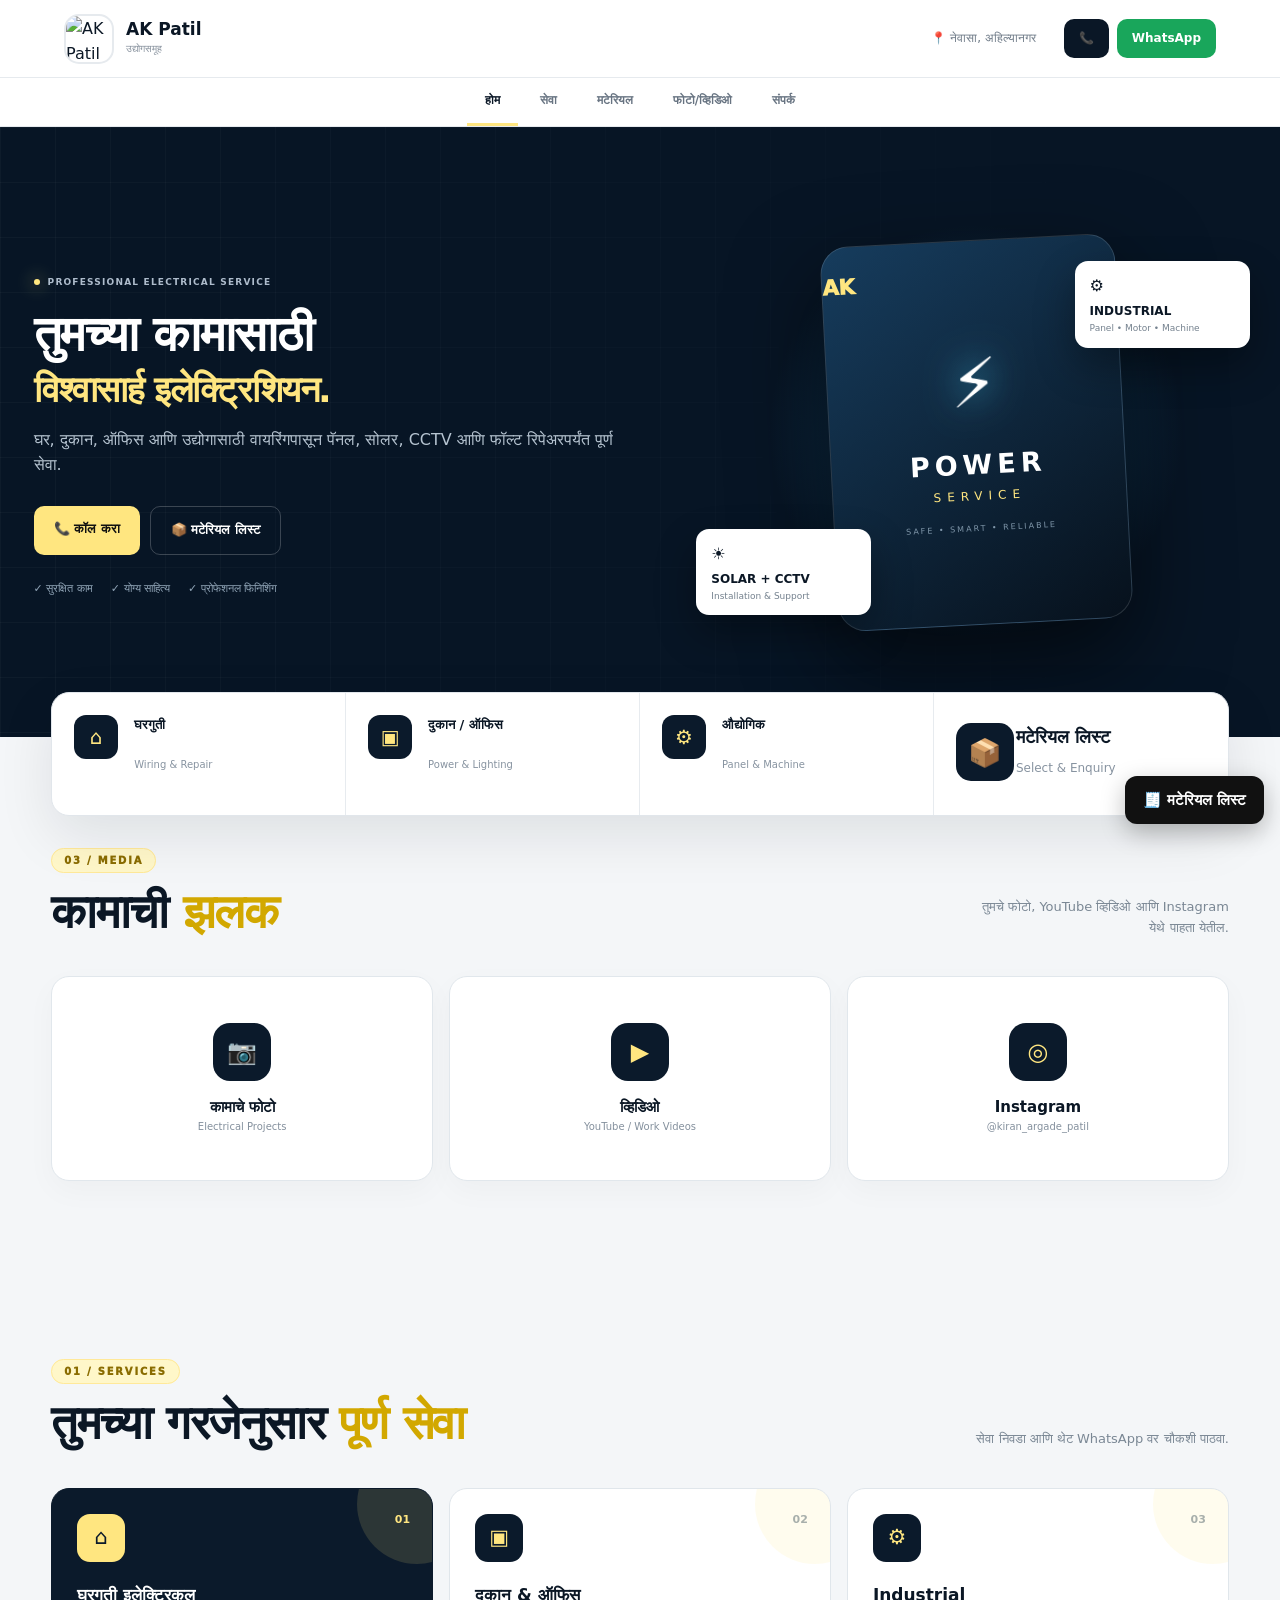
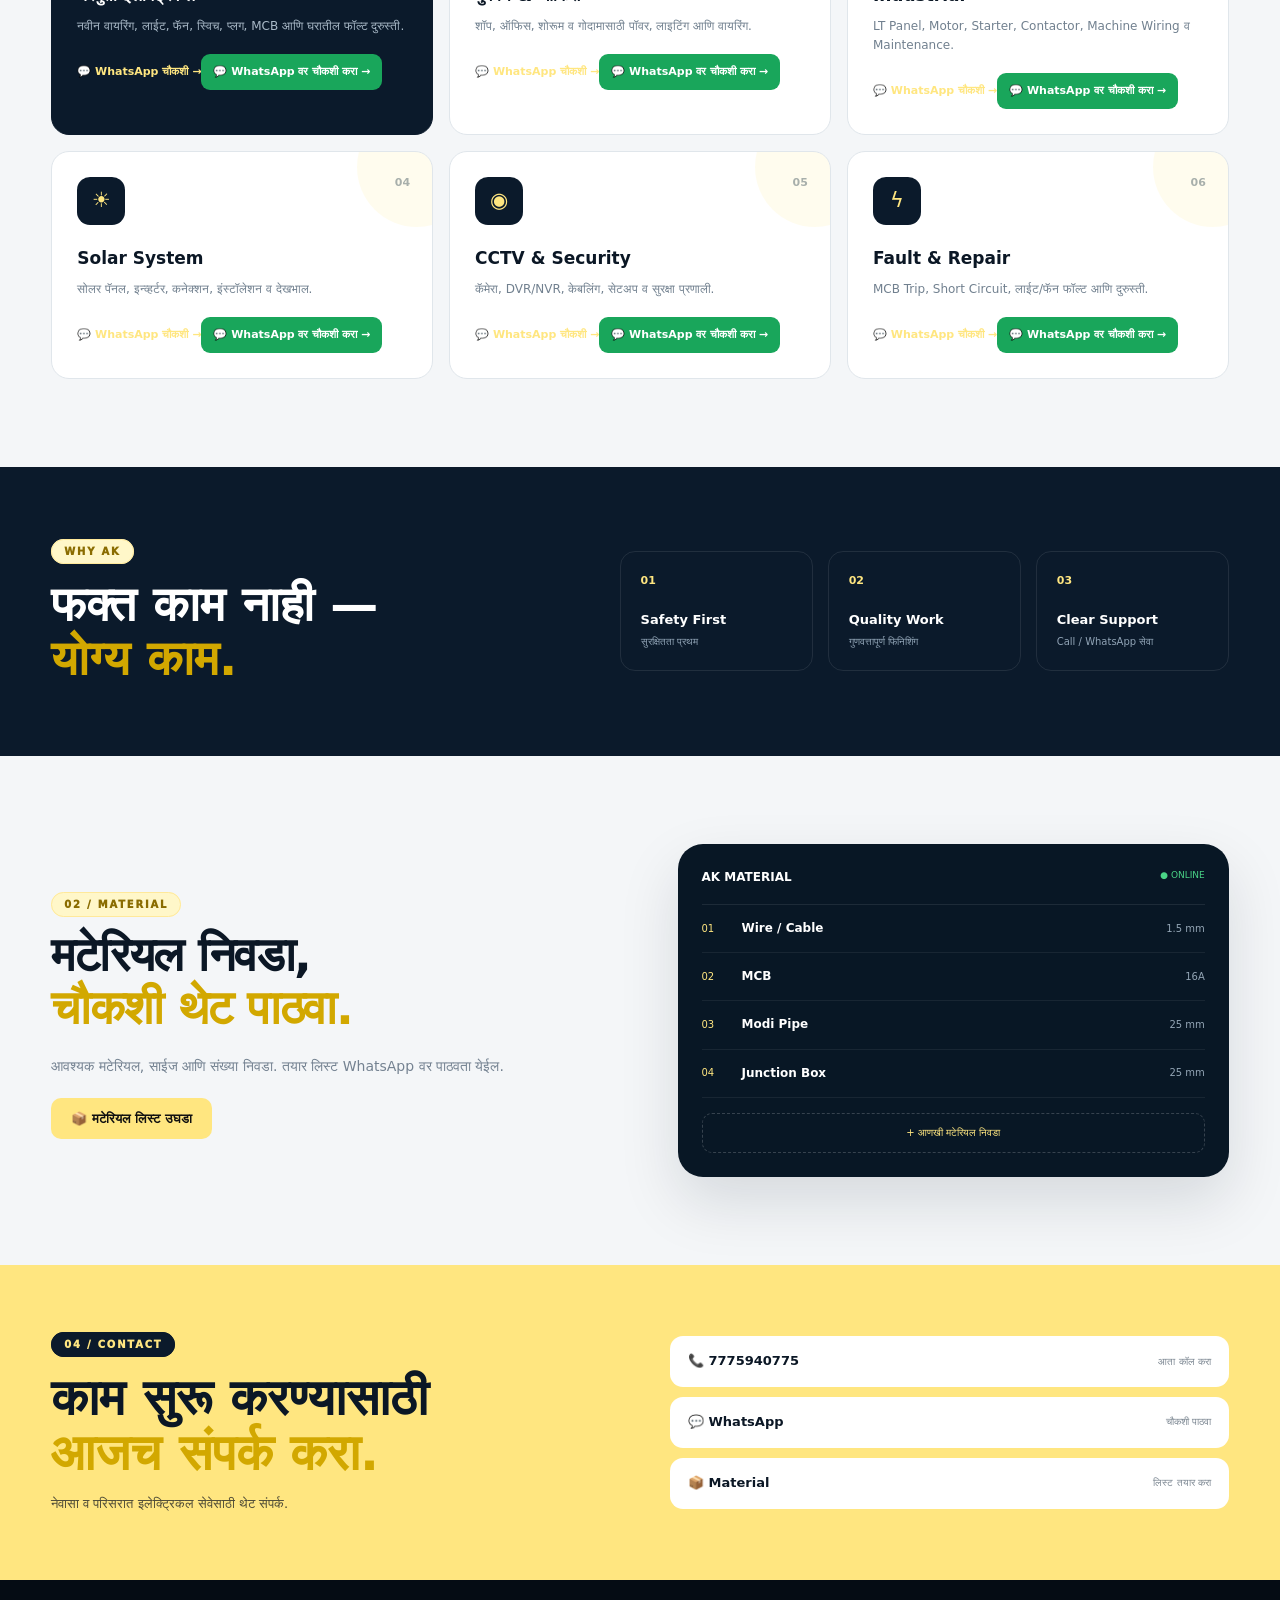
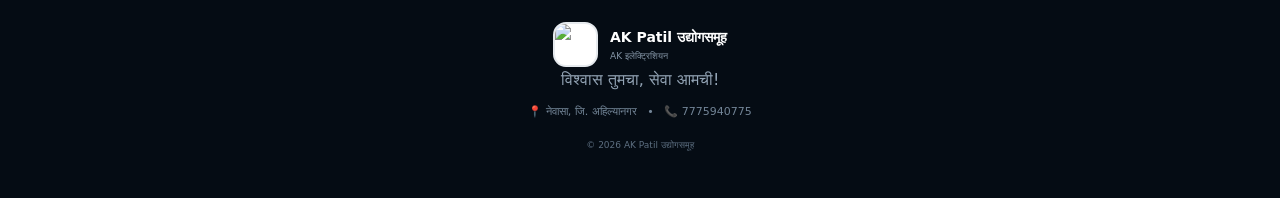
==== index.html @ 5dead178 "Activate all service enquiry buttons" ====
<!DOCTYPE html><html lang="mr"><head><meta charset="UTF-8"><meta name="viewport" content="width=device-width,initial-scale=1"><meta name="theme-color" content="#071525"><title>AK Patil उद्योगसमूह | AK इलेक्ट्रिशियन</title><meta name="description" content="AK इलेक्ट्रिशियन — नेवासा व परिसरात इलेक्ट्रिकल, औद्योगिक, सोलर, CCTV आणि दुरुस्ती सेवा."><link rel="stylesheet" href="style.css?v=8"></head><body>
<header class="app-header"><a class="brand" href="index.html"><img class="profile-logo" src="https://avatars.githubusercontent.com/u/325668984?v=4" alt="AK Patil Logo"><span><b>AK Patil</b><small>उद्योगसमूह</small></span></a><div class="location">📍 नेवासा, अहिल्यानगर</div><div class="header-actions"><a class="call" href="tel:7775940775">📞</a><a class="whatsapp" href="https://wa.me/917775940775" target="_blank" rel="noopener">WhatsApp</a></div><button class="menu-toggle" aria-label="Menu">☰</button></header>
<nav class="mobile-nav"><a class="active" href="#home">होम</a><a href="#services">सेवा</a><a href="material-form.html">मटेरियल</a><a href="#projects">फोटो/व्हिडिओ</a><a href="#contact">संपर्क</a></nav>
<main id="home"><section class="dashboard-hero"><div class="hero-copy"><div class="eyebrow"><span></span> PROFESSIONAL ELECTRICAL SERVICE</div><h1>तुमच्या कामासाठी<br><strong>विश्वासार्ह इलेक्ट्रिशियन.</strong></h1><p>घर, दुकान, ऑफिस आणि उद्योगासाठी वायरिंगपासून पॅनल, सोलर, CCTV आणि फॉल्ट रिपेअरपर्यंत पूर्ण सेवा.</p><div class="hero-buttons"><a href="tel:7775940775" class="btn-main">📞 कॉल करा</a><a href="material-form.html" class="btn-outline">📦 मटेरियल लिस्ट</a></div><div class="hero-points"><span>✓ सुरक्षित काम</span><span>✓ योग्य साहित्य</span><span>✓ प्रोफेशनल फिनिशिंग</span></div></div><div class="hero-visual"><div class="glow"></div><div class="power-card"><div class="power-top"><span>AK</span><b>01</b></div><div class="power-icon">⚡</div><strong>POWER</strong><em>SERVICE</em><small>SAFE • SMART • RELIABLE</small></div><div class="floating-card one">⚙️<b>INDUSTRIAL</b><small>Panel • Motor • Machine</small></div><div class="floating-card two">☀️<b>SOLAR + CCTV</b><small>Installation & Support</small></div></div></section><section class="quick-panel"><a href="#services"><span class="qicon">⌂</span><b>घरगुती</b><small>Wiring & Repair</small></a><a href="#services"><span class="qicon">▣</span><b>दुकान / ऑफिस</b><small>Power & Lighting</small></a><a href="#services"><span class="qicon">⚙</span><b>औद्योगिक</b><small>Panel & Machine</small></a><a class="material-quick" href="material-form.html"><span class="qicon">📦</span><b>मटेरियल लिस्ट</b><small>Select & Enquiry</small></a></section>
<section class="section media-section" id="projects"><div class="section-head"><div><label>03 / MEDIA</label><h2>कामाची <span>झलक</span></h2></div><p>तुमचे फोटो, YouTube व्हिडिओ आणि Instagram येथे पाहता येतील.</p></div><div class="media-grid"><a href="#projects"><span>📷</span><b>कामाचे फोटो</b><small>Electrical Projects</small></a><a href="#projects"><span>▶</span><b>व्हिडिओ</b><small>YouTube / Work Videos</small></a><a href="https://www.instagram.com/kiran_argade_patil?stkn=MWRmbnJ5dGd2eWQ3MQ==" target="_blank" rel="noopener"><span>◎</span><b>Instagram</b><small>@kiran_argade_patil</small></a></div></section>
<section class="section" id="services"><div class="section-head"><div><label>01 / SERVICES</label><h2>तुमच्या गरजेनुसार <span>पूर्ण सेवा</span></h2></div><p>सेवा निवडा आणि थेट WhatsApp वर चौकशी पाठवा.</p></div><div class="service-grid"><article class="featured"><span class="number">01</span><i>⌂</i><h3>घरगुती इलेक्ट्रिकल</h3><p>नवीन वायरिंग, लाईट, फॅन, स्विच, प्लग, MCB आणि घरातील फॉल्ट दुरुस्ती.</p><a class="service-enquiry" data-service="घरगुती इलेक्ट्रिकल" href="https://wa.me/917775940775" target="_blank" rel="noopener">💬 WhatsApp चौकशी →</a></article><article><span class="number">02</span><i>▣</i><h3>दुकान & ऑफिस</h3><p>शॉप, ऑफिस, शोरूम व गोदामासाठी पॉवर, लाइटिंग आणि वायरिंग.</p><a class="service-enquiry" data-service="दुकान & ऑफिस" href="https://wa.me/917775940775" target="_blank" rel="noopener">💬 WhatsApp चौकशी →</a></article><article><span class="number">03</span><i>⚙</i><h3>Industrial</h3><p>LT Panel, Motor, Starter, Contactor, Machine Wiring व Maintenance.</p><a class="service-enquiry" data-service="Industrial" href="https://wa.me/917775940775" target="_blank" rel="noopener">💬 WhatsApp चौकशी →</a></article><article><span class="number">04</span><i>☀</i><h3>Solar System</h3><p>सोलर पॅनल, इन्व्हर्टर, कनेक्शन, इंस्टॉलेशन व देखभाल.</p><a class="service-enquiry" data-service="Solar System" href="https://wa.me/917775940775" target="_blank" rel="noopener">💬 WhatsApp चौकशी →</a></article><article><span class="number">05</span><i>◉</i><h3>CCTV & Security</h3><p>कॅमेरा, DVR/NVR, केबलिंग, सेटअप व सुरक्षा प्रणाली.</p><a class="service-enquiry" data-service="CCTV & Security" href="https://wa.me/917775940775" target="_blank" rel="noopener">💬 WhatsApp चौकशी →</a></article><article><span class="number">06</span><i>ϟ</i><h3>Fault & Repair</h3><p>MCB Trip, Short Circuit, लाईट/फॅन फॉल्ट आणि दुरुस्ती.</p><a class="service-enquiry" data-service="Fault & Repair" href="https://wa.me/917775940775" target="_blank" rel="noopener">💬 WhatsApp चौकशी →</a></article></div></section>
<section class="work-strip"><div><label>WHY AK</label><h2>फक्त काम नाही —<br><span>योग्य काम.</span></h2></div><div class="stats"><div><b>01</b><strong>Safety First</strong><small>सुरक्षितता प्रथम</small></div><div><b>02</b><strong>Quality Work</strong><small>गुणवत्तापूर्ण फिनिशिंग</small></div><div><b>03</b><strong>Clear Support</strong><small>Call / WhatsApp सेवा</small></div></div></section><section class="section material-highlight"><div class="material-copy"><label>02 / MATERIAL</label><h2>मटेरियल निवडा,<br><span>चौकशी थेट पाठवा.</span></h2><p>आवश्यक मटेरियल, साईज आणि संख्या निवडा. तयार लिस्ट WhatsApp वर पाठवता येईल.</p><a class="btn-main" href="material-form.html">📦 मटेरियल लिस्ट उघडा</a></div><div class="material-screen"><div class="screen-top"><b>AK MATERIAL</b><span>● ONLINE</span></div><div class="material-row"><span>01</span><b>Wire / Cable</b><small>1.5 mm</small></div><div class="material-row"><span>02</span><b>MCB</b><small>16A</small></div><div class="material-row"><span>03</span><b>Modi Pipe</b><small>25 mm</small></div><div class="material-row"><span>04</span><b>Junction Box</b><small>25 mm</small></div><div class="screen-total">+ आणखी मटेरियल निवडा</div></div></section><section class="contact-section" id="contact"><div><label>04 / CONTACT</label><h2>काम सुरू करण्यासाठी<br><span>आजच संपर्क करा.</span></h2><p>नेवासा व परिसरात इलेक्ट्रिकल सेवेसाठी थेट संपर्क.</p></div><div class="contact-actions"><a href="tel:7775940775"><strong>📞 7775940775</strong><small>आता कॉल करा</small></a><a href="https://wa.me/917775940775" target="_blank" rel="noopener"><strong>💬 WhatsApp</strong><small>चौकशी पाठवा</small></a><a href="material-form.html"><strong>📦 Material</strong><small>लिस्ट तयार करा</small></a></div></section></main><footer><div class="footer-brand"><img class="profile-logo" src="https://avatars.githubusercontent.com/u/325668984?v=4" alt="AK Patil Logo"><div><b>AK Patil उद्योगसमूह</b><small>AK इलेक्ट्रिशियन</small></div></div><p>विश्वास तुमचा, सेवा आमची!</p><div class="footer-line">📍 नेवासा, जि. अहिल्यानगर &nbsp; • &nbsp; 📞 7775940775</div><small>© <span data-year></span> AK Patil उद्योगसमूह</small></footer><script src="script.js?v=8"></script></body></html>
---- style.css ----
*{box-sizing:border-box;margin:0;padding:0}html{scroll-behavior:smooth}body{font-family:system-ui,-apple-system,"Segoe UI","Noto Sans Devanagari",sans-serif;background:#f4f6f8;color:#0b1725;line-height:1.6}a{text-decoration:none;color:inherit}button{font:inherit}.app-header{height:78px;background:#fff;display:flex;align-items:center;padding:0 5%;gap:28px;position:sticky;top:0;z-index:50;border-bottom:1px solid #e6eaee}.brand{display:flex;align-items:center;gap:12px}.brand-mark{width:50px;height:50px;border-radius:15px;background:#0a1726;color:#ffe680;border:2px solid #ffe680;display:grid;place-items:center;font-weight:1000;font-size:21px;letter-spacing:-2px}.profile-logo{width:50px;height:50px;border-radius:15px;object-fit:cover;display:block;border:2px solid #e6eaee;background:#fff}.brand b{display:block;font-size:17px;line-height:1.1}.brand small{display:block;color:#87919d;font-size:10px;margin-top:3px}.location{margin-left:auto;color:#6e7a87;font-size:12px}.header-actions{display:flex;gap:8px}.header-actions a{padding:10px 15px;border-radius:10px;font-size:12px;font-weight:850}.call{background:#0a1726;color:#ffe680!important}.whatsapp{background:#19a65b;color:#fff}.menu-toggle{display:none;border:0;background:transparent;font-size:25px}.mobile-nav{display:flex;justify-content:center;gap:4px;background:#fff;border-bottom:1px solid #e6eaee;position:sticky;top:78px;z-index:40}.mobile-nav a{padding:13px 18px;font-size:12px;font-weight:800;color:#687482;border-bottom:3px solid transparent}.mobile-nav a:hover,.mobile-nav a.active{color:#0a1726;border-color:#ffe680}.dashboard-hero{min-height:610px;background:#071525;display:grid;grid-template-columns:1.05fr .95fr;color:#fff;overflow:hidden;position:relative}.dashboard-hero:before{content:"";position:absolute;inset:0;background-image:linear-gradient(#ffffff08 1px,transparent 1px),linear-gradient(90deg,#ffffff08 1px,transparent 1px);background-size:55px 55px;mask-image:linear-gradient(90deg,#000,transparent)}.hero-copy{width:min(650px,90%);margin:auto;padding:85px 0;position:relative;z-index:2}.eyebrow{display:inline-flex;align-items:center;gap:8px;color:#aebccc;font-size:9px;letter-spacing:1.2px;font-weight:900}.eyebrow span{width:6px;height:6px;background:#ffe680;border-radius:50%;box-shadow:0 0 18px #ffe680}.hero-copy h1{font-size:clamp(30px,3.8vw,50px)!important;line-height:1.05;letter-spacing:-1.5px;margin:16px 0}.hero-copy h1 strong{color:#ffe680;font-size:.74em}.hero-copy>p{color:#b6c4d1;font-size:16px;max-width:610px;margin-bottom:28px}.hero-buttons{display:flex;gap:10px;flex-wrap:wrap}.btn-main,.btn-outline{padding:13px 20px;border-radius:10px;font-size:13px;font-weight:900}.btn-main{background:#ffe680;color:#101010}.btn-outline{border:1px solid #ffffff35;color:#fff}.hero-points{display:flex;gap:18px;flex-wrap:wrap;margin-top:25px;color:#91a5b7;font-size:11px}.hero-visual{position:relative;display:grid;place-items:center;min-height:610px}.glow{position:absolute;width:430px;height:430px;border-radius:50%;background:radial-gradient(circle,#12476c,#071525 68%)}.power-card{position:relative;z-index:3;width:295px;height:385px;border:1px solid #ffffff22;border-radius:28px;background:linear-gradient(145deg,#163c5d,#07111c);box-shadow:0 35px 90px #0009;padding:28px;display:flex;flex-direction:column;align-items:center;justify-content:center;transform:rotate(-3deg)}.power-top{width:100%;display:flex;justify-content:space-between;color:#ffe680;font-size:12px;position:absolute;top:24px}.power-top span{font-size:21px;font-weight:1000}.power-icon{font-size:68px;filter:drop-shadow(0 0 18px #4ed8ff);margin-bottom:5px}.power-card>strong{font-size:27px;letter-spacing:5px}.power-card>em{font-style:normal;color:#ffe680;letter-spacing:6px;font-size:12px}.power-card small{color:#7f96a9;font-size:8px;letter-spacing:2px;margin-top:17px}.floating-card{position:absolute;z-index:5;background:#fff;color:#0b1725;border-radius:13px;padding:12px 15px;display:flex;flex-direction:column;box-shadow:0 18px 40px #0005;min-width:175px}.floating-card b{font-size:12px;margin-top:3px}.floating-card small{font-size:9px;color:#74818e}.one{top:22%;right:5%}.two{bottom:20%;left:4%}.quick-panel{width:min(1180px,92%);margin:-45px auto 0;position:relative;z-index:10;background:#fff;border:1px solid #e1e6eb;border-radius:18px;box-shadow:0 20px 55px #08162518;display:grid;grid-template-columns:repeat(4,1fr);overflow:hidden}.quick-panel a{padding:22px;display:grid;grid-template-columns:48px 1fr;column-gap:12px;border-right:1px solid #e7ebef;transition:.2s}.quick-panel a:last-child{border:0}.quick-panel a:hover{background:#fafbfc}.qicon{grid-row:1/3;width:44px;height:44px;border-radius:12px;background:#0b1a2b;color:#ffe680;display:grid;place-items:center;font-size:20px}.quick-panel b{font-size:13px}.quick-panel small{font-size:10px;color:#8793a0}.material-quick{grid-column:4;grid-row:1;padding:30px 22px!important;min-height:122px}.material-quick .qicon{width:58px;height:58px;font-size:27px;border-radius:15px}.material-quick b{font-size:18px}.material-quick small{font-size:12px}.section{width:min(1180px,92%);margin:auto;padding:88px 0}.section-head{display:flex;justify-content:space-between;align-items:end;margin-bottom:38px;gap:25px}.section-head label,.material-copy label,.contact-section label,.work-strip label{font-size:10px;letter-spacing:1.8px;font-weight:950;color:#8a6c00;background:#fff7c9;border:1px solid #ffe99a;border-radius:20px;padding:6px 12px}.section-head h2,.material-copy h2{font-size:clamp(30px,4vw,47px);line-height:1.12;letter-spacing:-1.5px;margin-top:14px}.section-head h2 span,.material-copy h2 span,.contact-section h2 span,.work-strip h2 span{color:#d2a800}.section-head>p{color:#7a8794;font-size:13px;max-width:260px;text-align:right}.service-grid{display:grid;grid-template-columns:repeat(3,1fr);gap:16px}.service-grid article{background:#fff;border:1px solid #e0e6eb;border-radius:18px;padding:25px;min-height:225px;position:relative;overflow:hidden;transition:.25s}.service-grid article:hover{transform:translateY(-5px);box-shadow:0 20px 45px #07152512}.service-grid article:after{content:"";position:absolute;width:120px;height:120px;border-radius:50%;right:-45px;top:-45px;background:#ffe68022}.service-grid .featured{background:#0b1a2b;color:#fff;border-color:#0b1a2b}.service-grid .number{position:absolute;right:22px;top:22px;color:#9aa6b2;font-size:11px;font-weight:900}.service-grid .featured .number{color:#ffe680}.service-grid i{display:grid;place-items:center;width:48px;height:48px;border-radius:13px;background:#0b1a2b;color:#ffe680;font-style:normal;font-size:21px;margin-bottom:20px}.service-grid .featured i{background:#ffe680;color:#0b1a2b}.service-grid h3{font-size:17px;margin-bottom:8px}.service-grid p{font-size:12px;color:#71808f}.service-grid .featured p{color:#a9b9c7}.service-grid article>a{display:inline-block;margin-top:18px;color:#ffe680;font-size:11px;font-weight:900}.work-strip{background:#0b1a2b;color:#fff;padding:70px max(4%,calc((100% - 1180px)/2));display:grid;grid-template-columns:.9fr 1.1fr;gap:70px;align-items:center}.work-strip h2{font-size:clamp(30px,4vw,48px);line-height:1.12;margin-top:16px}.stats{display:grid;grid-template-columns:repeat(3,1fr);gap:15px}.stats div{border:1px solid #ffffff17;border-radius:15px;padding:20px}.stats b{display:block;color:#ffe680;font-size:11px}.stats strong{display:block;font-size:13px;margin-top:20px}.stats small{display:block;color:#91a4b6;font-size:10px;margin-top:4px}.material-highlight{display:grid;grid-template-columns:1fr 1fr;gap:75px;align-items:center}.material-copy p{color:#748291;font-size:14px;max-width:520px;margin:20px 0 28px}.material-screen{background:#081725;border-radius:25px;padding:24px;box-shadow:0 25px 60px #07152520}.screen-top{display:flex;justify-content:space-between;color:#fff;font-size:12px;padding-bottom:17px;border-bottom:1px solid #ffffff16}.screen-top span{color:#4ad487;font-size:9px}.material-row{display:grid;grid-template-columns:30px 1fr auto;align-items:center;gap:10px;padding:14px 0;border-bottom:1px solid #ffffff10;color:#fff}.material-row span{color:#ffe680;font-size:10px}.material-row b{font-size:12px}.material-row small{color:#93a5b5;font-size:10px}.screen-total{margin-top:15px;padding:11px;border:1px dashed #ffffff30;border-radius:10px;text-align:center;color:#ffe680;font-size:10px}.media-section{padding-top:30px}.media-grid{display:grid;grid-template-columns:repeat(3,1fr);gap:16px}.media-grid a{height:205px;background:#fff;border:1px solid #e1e7ec;border-radius:18px;display:flex;flex-direction:column;align-items:center;justify-content:center;box-shadow:0 10px 30px #07152508;transition:.2s}.media-grid a:hover{transform:translateY(-4px);box-shadow:0 18px 40px #07152512}.media-grid span{width:58px;height:58px;border-radius:17px;background:#0b1a2b;color:#ffe680;display:grid;place-items:center;font-size:24px}.media-grid b{margin-top:14px;font-size:15px}.media-grid small{font-size:10px;color:#84909d}.contact-section{background:#ffe680;padding:65px max(4%,calc((100% - 1180px)/2));display:grid;grid-template-columns:1fr 1fr;gap:60px;align-items:center}.contact-section h2{font-size:clamp(32px,4vw,50px);line-height:1.1;margin-top:16px}.contact-section label{background:#0b1a2b;color:#ffe680;border-color:#0b1a2b}.contact-section p{margin-top:13px;color:#4e4b36;font-size:13px}.contact-actions{display:grid;gap:10px}.contact-actions a{background:#fff;border-radius:13px;padding:15px 18px;display:flex;justify-content:space-between;align-items:center}.contact-actions strong{font-size:13px}.contact-actions small{font-size:10px;color:#7c8792}footer{background:#050c14;color:#93a4b5;text-align:center;padding:42px 5%}.footer-brand{display:flex;justify-content:center;align-items:center;gap:12px;color:#fff}.footer-brand .brand-mark{width:45px;height:45px}.footer-brand .profile-logo{width:45px;height:45px;border-radius:13px}.footer-brand b,.footer-brand small{display:block;text-align:left}.footer-brand small{font-size:9px;color:#8394a5}.footer-brand b{font-size:14px}.footer-line{font-size:11px;margin:10px 0;color:#738597}footer>small{font-size:9px;color:#5d6f81}@media(max-width:900px){.location{display:none}.mobile-nav{top:78px}.dashboard-hero{grid-template-columns:1fr}.hero-copy{padding:75px 20px}.hero-visual{min-height:480px}.quick-panel{grid-template-columns:repeat(2,1fr)}.quick-panel a:nth-child(2){border-right:0}.quick-panel .material-quick{grid-column:auto;grid-row:auto}.service-grid{grid-template-columns:repeat(2,1fr)}.work-strip,.material-highlight,.contact-section{grid-template-columns:1fr;gap:40px}.section-head{display:block}.section-head>p{text-align:left;margin-top:12px}.media-grid{grid-template-columns:1fr}.section{padding:65px 0}}@media(max-width:560px){.app-header{height:68px;padding:0 4%}.brand-mark{width:43px;height:43px}.profile-logo{width:43px;height:43px;border-radius:13px}.brand b{font-size:14px}.brand small{font-size:8px}.header-actions{display:none}.menu-toggle{display:block;margin-left:auto}.mobile-nav{top:68px;justify-content:flex-start;overflow-x:auto;white-space:nowrap}.mobile-nav a{padding:12px 14px}.dashboard-hero{min-height:720px}.hero-copy{padding:55px 20px 20px}.hero-copy h1{font-size:27px!important;letter-spacing:-1px;margin:12px 0}.hero-copy h1 strong{font-size:.72em}.hero-copy>p{font-size:13px}.hero-points{gap:9px;font-size:9px}.hero-visual{min-height:380px}.power-card{width:235px;height:305px}.power-icon{font-size:53px}.power-card>strong{font-size:22px}.floating-card{min-width:145px;padding:9px 11px}.one{top:12%;right:1%}.two{bottom:12%;left:1%}.quick-panel{width:92%;grid-template-columns:1fr 1fr;margin-top:-35px}.quick-panel a{padding:15px 10px;grid-template-columns:38px 1fr}.qicon{width:36px;height:36px;font-size:16px}.quick-panel b{font-size:11px}.quick-panel small{font-size:8px}.quick-panel .material-quick{padding:21px 10px!important;min-height:96px}.quick-panel .material-quick .qicon{width:44px;height:44px;font-size:21px}.quick-panel .material-quick b{font-size:14px}.quick-panel .material-quick small{font-size:9px}.service-grid{grid-template-columns:1fr}.service-grid article{min-height:190px}.stats{grid-template-columns:1fr}.material-highlight{gap:30px}.material-screen{padding:17px}.contact-section{padding:55px 5%}.section{width:90%;padding:55px 0}.section-head h2,.material-copy h2{font-size:32px}.section-head>p{font-size:11px}.work-strip{padding:55px 5%}}
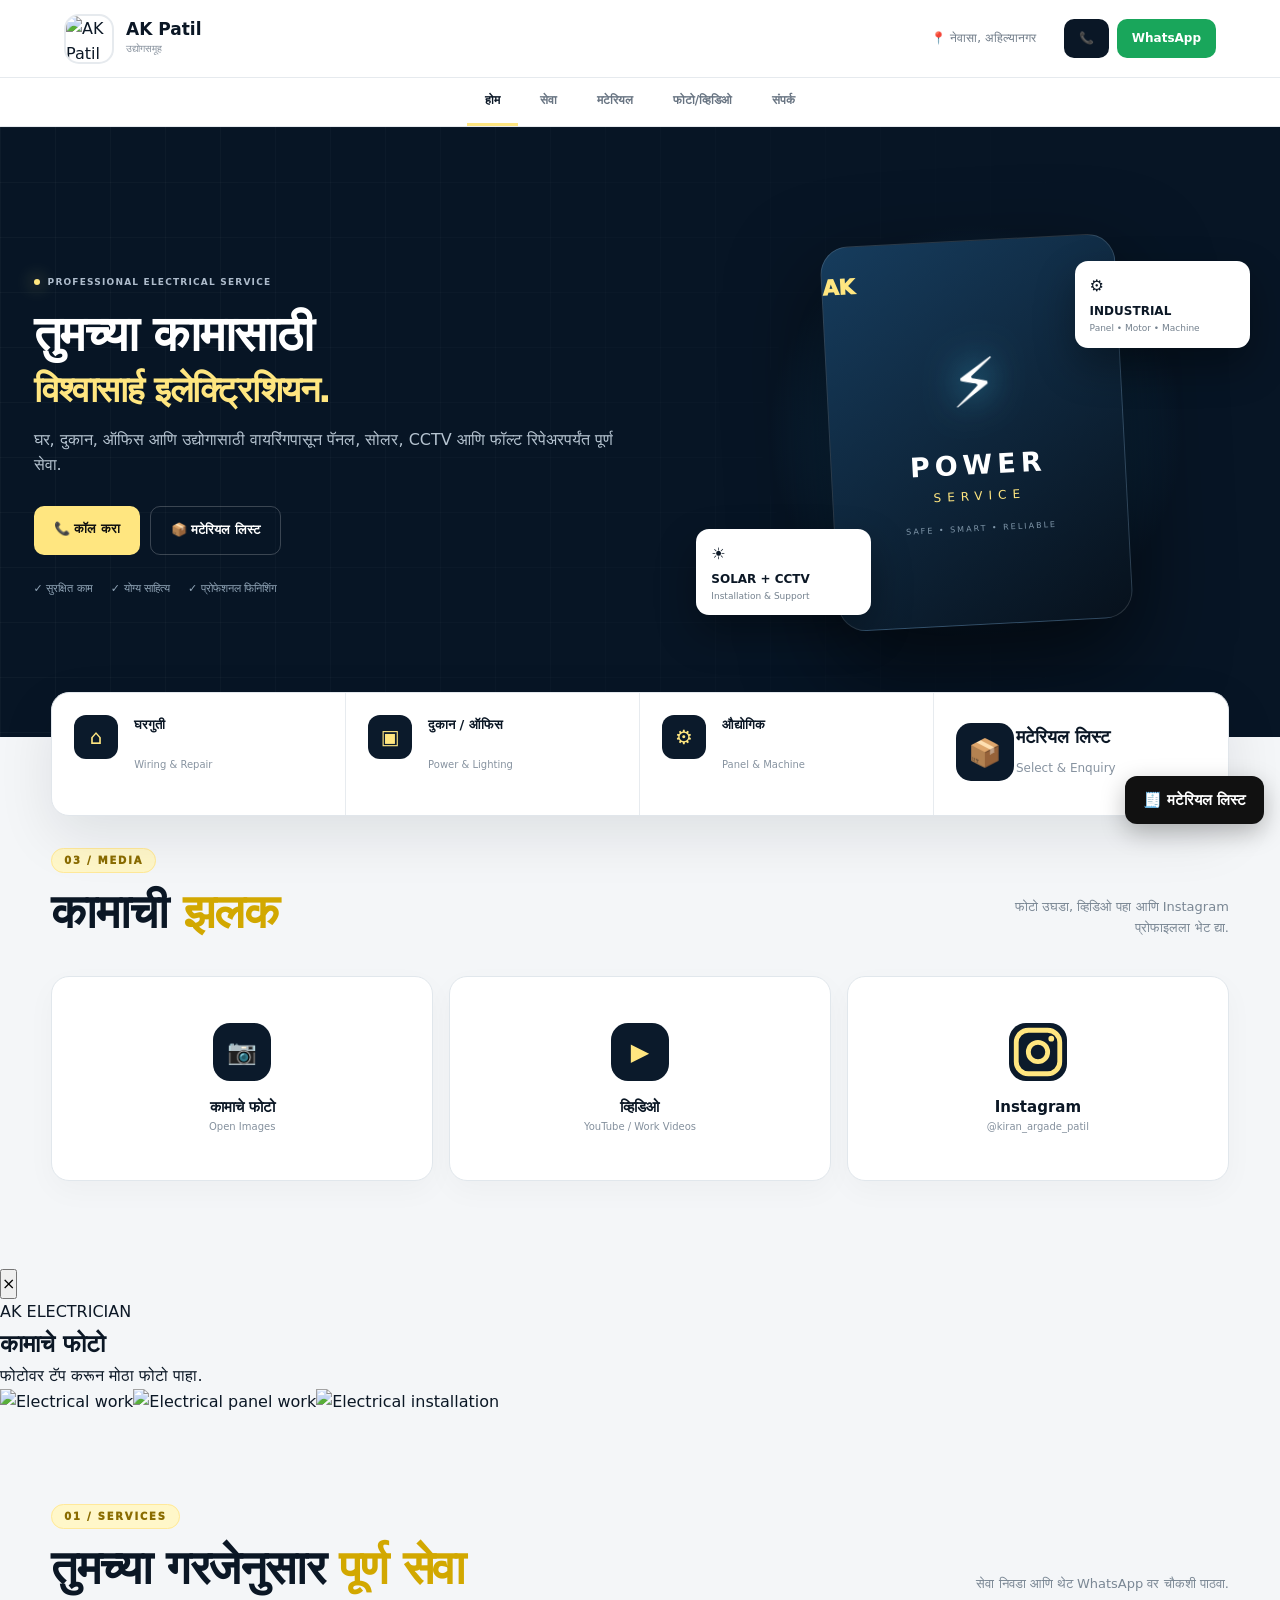
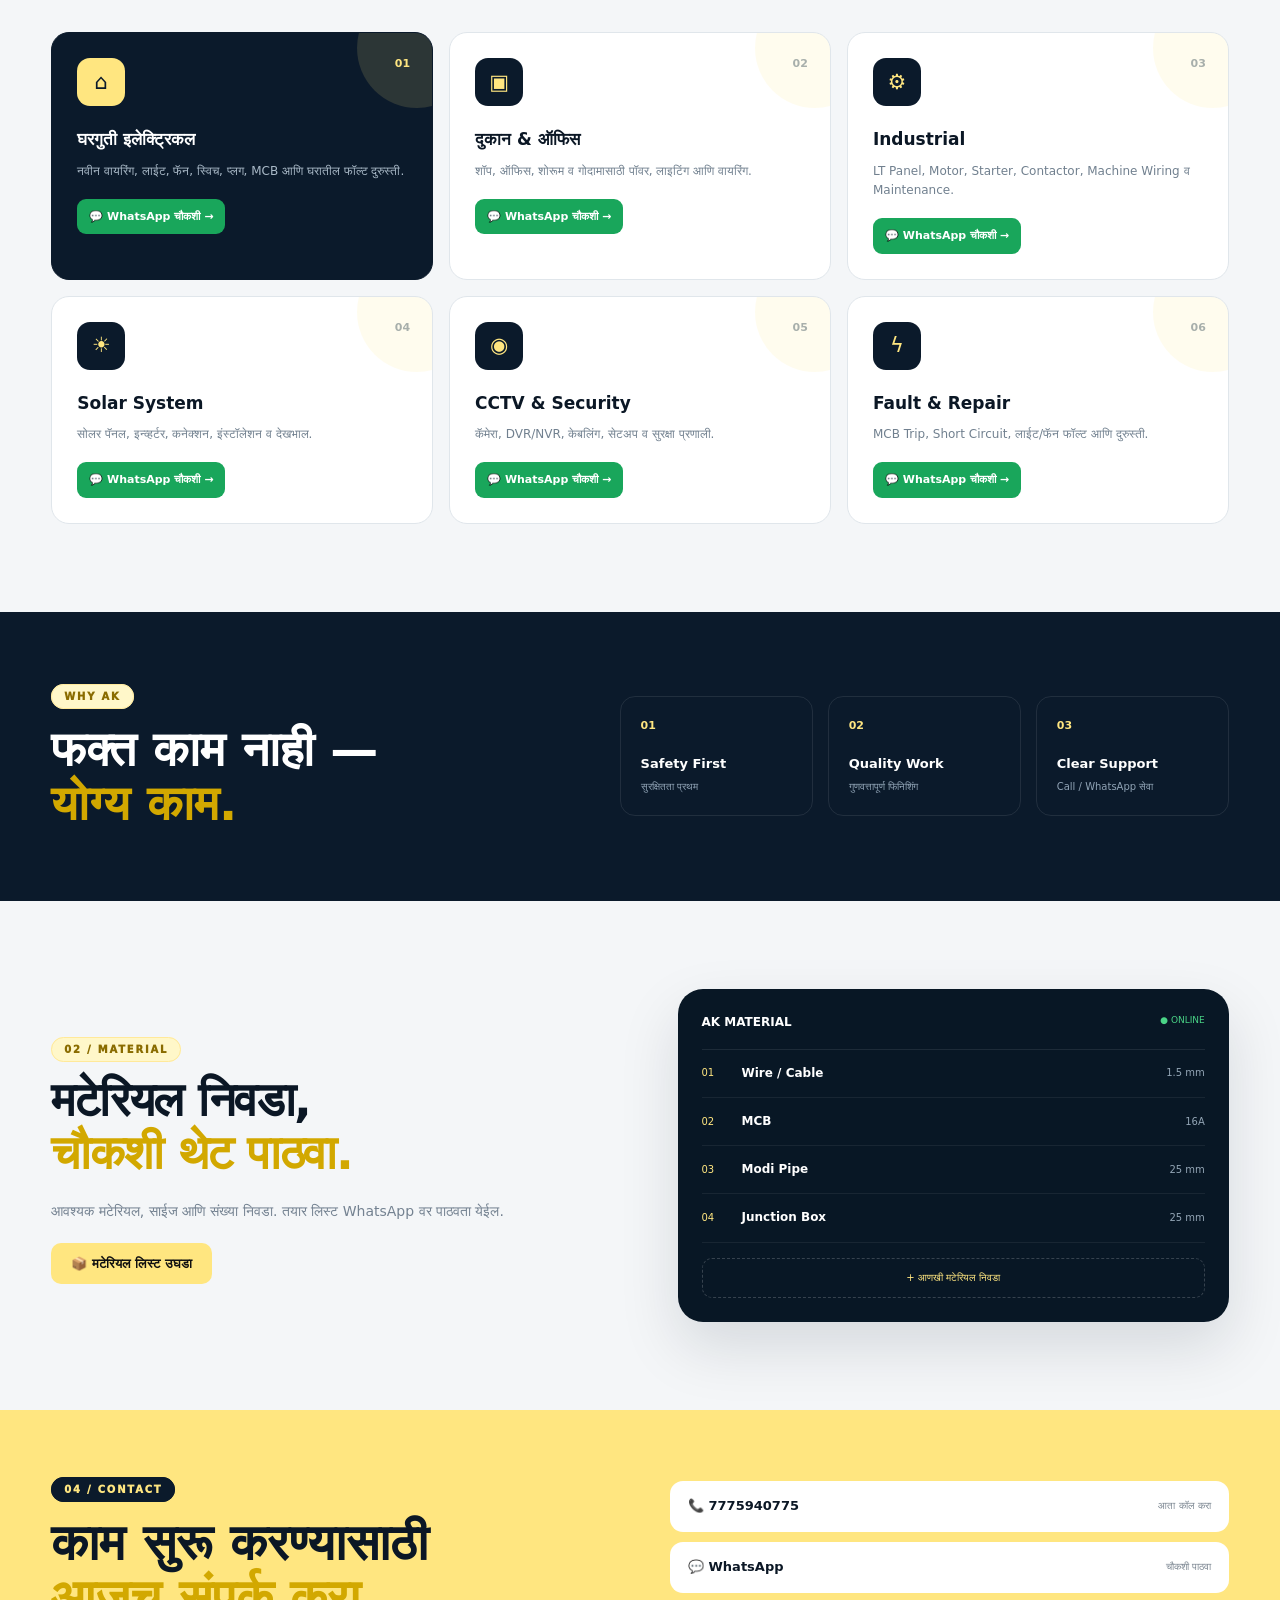
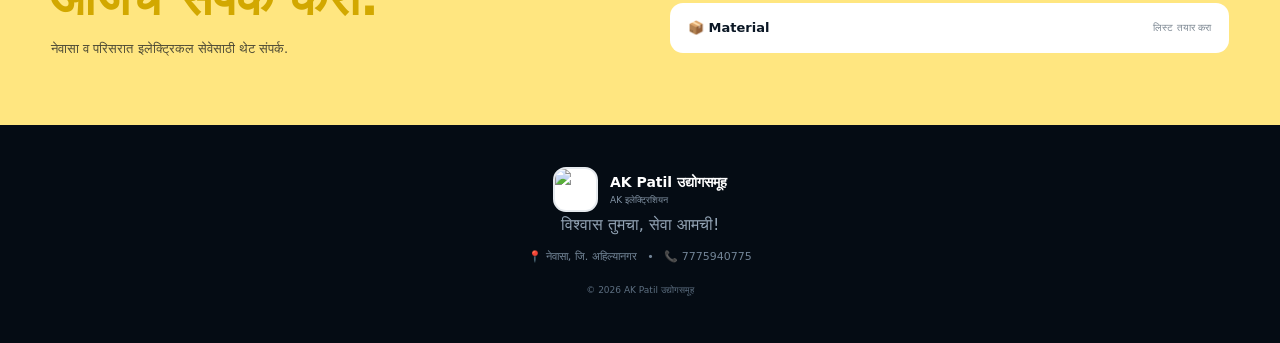
==== commit 995265d5: "Add open image gallery and Instagram logo to home page" ====
--- a/index.html
+++ b/index.html
@@ -2,6 +2,7 @@
 <header class="app-header"><a class="brand" href="index.html"><img class="profile-logo" src="https://avatars.githubusercontent.com/u/325668984?v=4" alt="AK Patil Logo"><span><b>AK Patil</b><small>उद्योगसमूह</small></span></a><div class="location">📍 नेवासा, अहिल्यानगर</div><div class="header-actions"><a class="call" href="tel:7775940775">📞</a><a class="whatsapp" href="https://wa.me/917775940775" target="_blank" rel="noopener">WhatsApp</a></div><button class="menu-toggle" aria-label="Menu">☰</button></header>
 <nav class="mobile-nav"><a class="active" href="#home">होम</a><a href="#services">सेवा</a><a href="material-form.html">मटेरियल</a><a href="#projects">फोटो/व्हिडिओ</a><a href="#contact">संपर्क</a></nav>
 <main id="home"><section class="dashboard-hero"><div class="hero-copy"><div class="eyebrow"><span></span> PROFESSIONAL ELECTRICAL SERVICE</div><h1>तुमच्या कामासाठी<br><strong>विश्वासार्ह इलेक्ट्रिशियन.</strong></h1><p>घर, दुकान, ऑफिस आणि उद्योगासाठी वायरिंगपासून पॅनल, सोलर, CCTV आणि फॉल्ट रिपेअरपर्यंत पूर्ण सेवा.</p><div class="hero-buttons"><a href="tel:7775940775" class="btn-main">📞 कॉल करा</a><a href="material-form.html" class="btn-outline">📦 मटेरियल लिस्ट</a></div><div class="hero-points"><span>✓ सुरक्षित काम</span><span>✓ योग्य साहित्य</span><span>✓ प्रोफेशनल फिनिशिंग</span></div></div><div class="hero-visual"><div class="glow"></div><div class="power-card"><div class="power-top"><span>AK</span><b>01</b></div><div class="power-icon">⚡</div><strong>POWER</strong><em>SERVICE</em><small>SAFE • SMART • RELIABLE</small></div><div class="floating-card one">⚙️<b>INDUSTRIAL</b><small>Panel • Motor • Machine</small></div><div class="floating-card two">☀️<b>SOLAR + CCTV</b><small>Installation & Support</small></div></div></section><section class="quick-panel"><a href="#services"><span class="qicon">⌂</span><b>घरगुती</b><small>Wiring & Repair</small></a><a href="#services"><span class="qicon">▣</span><b>दुकान / ऑफिस</b><small>Power & Lighting</small></a><a href="#services"><span class="qicon">⚙</span><b>औद्योगिक</b><small>Panel & Machine</small></a><a class="material-quick" href="material-form.html"><span class="qicon">📦</span><b>मटेरियल लिस्ट</b><small>Select & Enquiry</small></a></section>
-<section class="section media-section" id="projects"><div class="section-head"><div><label>03 / MEDIA</label><h2>कामाची <span>झलक</span></h2></div><p>तुमचे फोटो, YouTube व्हिडिओ आणि Instagram येथे पाहता येतील.</p></div><div class="media-grid"><a href="#projects"><span>📷</span><b>कामाचे फोटो</b><small>Electrical Projects</small></a><a href="#projects"><span>▶</span><b>व्हिडिओ</b><small>YouTube / Work Videos</small></a><a href="https://www.instagram.com/kiran_argade_patil?stkn=MWRmbnJ5dGd2eWQ3MQ==" target="_blank" rel="noopener"><span>◎</span><b>Instagram</b><small>@kiran_argade_patil</small></a></div></section>
+<section class="section media-section" id="projects"><div class="section-head"><div><label>03 / MEDIA</label><h2>कामाची <span>झलक</span></h2></div><p>फोटो उघडा, व्हिडिओ पहा आणि Instagram प्रोफाइलला भेट द्या.</p></div><div class="media-grid"><a href="#" class="open-gallery"><span>📷</span><b>कामाचे फोटो</b><small>Open Images</small></a><a href="https://www.youtube.com/" target="_blank" rel="noopener"><span>▶</span><b>व्हिडिओ</b><small>YouTube / Work Videos</small></a><a href="https://www.instagram.com/kiran_argade_patil?stkn=MWRmbnJ5dGd2eWQ3MQ==" target="_blank" rel="noopener"><span class="instagram-logo" aria-hidden="true"><svg viewBox="0 0 24 24" role="img"><rect x="3" y="3" width="18" height="18" rx="5" fill="none" stroke="currentColor" stroke-width="2"/><circle cx="12" cy="12" r="4" fill="none" stroke="currentColor" stroke-width="2"/><circle cx="17.5" cy="6.5" r="1.2" fill="currentColor"/></svg></span><b>Instagram</b><small>@kiran_argade_patil</small></a></div></section>
+<div id="imageGallery" class="image-gallery" aria-hidden="true"><div class="gallery-backdrop"></div><div class="gallery-box" role="dialog" aria-modal="true" aria-label="कामाचे फोटो"><button class="gallery-close" aria-label="बंद करा">×</button><div class="gallery-head"><label>AK ELECTRICIAN</label><h2>कामाचे <span>फोटो</span></h2><p>फोटोवर टॅप करून मोठा फोटो पाहा.</p></div><div class="gallery-grid"><a href="https://images.unsplash.com/photo-1621905252507-b35492cc74b4?auto=format&fit=crop&w=1400&q=85" target="_blank" rel="noopener"><img src="https://images.unsplash.com/photo-1621905252507-b35492cc74b4?auto=format&fit=crop&w=800&q=80" alt="Electrical work"></a><a href="https://images.unsplash.com/photo-1621905251918-48416bd8575a?auto=format&fit=crop&w=1400&q=85" target="_blank" rel="noopener"><img src="https://images.unsplash.com/photo-1621905251918-48416bd8575a?auto=format&fit=crop&w=800&q=80" alt="Electrical panel work"></a><a href="https://images.unsplash.com/photo-1558618666-fcd25c85cd64?auto=format&fit=crop&w=1400&q=85" target="_blank" rel="noopener"><img src="https://images.unsplash.com/photo-1558618666-fcd25c85cd64?auto=format&fit=crop&w=800&q=80" alt="Electrical installation"></a></div></div></div>
 <section class="section" id="services"><div class="section-head"><div><label>01 / SERVICES</label><h2>तुमच्या गरजेनुसार <span>पूर्ण सेवा</span></h2></div><p>सेवा निवडा आणि थेट WhatsApp वर चौकशी पाठवा.</p></div><div class="service-grid"><article class="featured"><span class="number">01</span><i>⌂</i><h3>घरगुती इलेक्ट्रिकल</h3><p>नवीन वायरिंग, लाईट, फॅन, स्विच, प्लग, MCB आणि घरातील फॉल्ट दुरुस्ती.</p><a class="service-enquiry" data-service="घरगुती इलेक्ट्रिकल" href="https://wa.me/917775940775" target="_blank" rel="noopener">💬 WhatsApp चौकशी →</a></article><article><span class="number">02</span><i>▣</i><h3>दुकान & ऑफिस</h3><p>शॉप, ऑफिस, शोरूम व गोदामासाठी पॉवर, लाइटिंग आणि वायरिंग.</p><a class="service-enquiry" data-service="दुकान & ऑफिस" href="https://wa.me/917775940775" target="_blank" rel="noopener">💬 WhatsApp चौकशी →</a></article><article><span class="number">03</span><i>⚙</i><h3>Industrial</h3><p>LT Panel, Motor, Starter, Contactor, Machine Wiring व Maintenance.</p><a class="service-enquiry" data-service="Industrial" href="https://wa.me/917775940775" target="_blank" rel="noopener">💬 WhatsApp चौकशी →</a></article><article><span class="number">04</span><i>☀</i><h3>Solar System</h3><p>सोलर पॅनल, इन्व्हर्टर, कनेक्शन, इंस्टॉलेशन व देखभाल.</p><a class="service-enquiry" data-service="Solar System" href="https://wa.me/917775940775" target="_blank" rel="noopener">💬 WhatsApp चौकशी →</a></article><article><span class="number">05</span><i>◉</i><h3>CCTV & Security</h3><p>कॅमेरा, DVR/NVR, केबलिंग, सेटअप व सुरक्षा प्रणाली.</p><a class="service-enquiry" data-service="CCTV & Security" href="https://wa.me/917775940775" target="_blank" rel="noopener">💬 WhatsApp चौकशी →</a></article><article><span class="number">06</span><i>ϟ</i><h3>Fault & Repair</h3><p>MCB Trip, Short Circuit, लाईट/फॅन फॉल्ट आणि दुरुस्ती.</p><a class="service-enquiry" data-service="Fault & Repair" href="https://wa.me/917775940775" target="_blank" rel="noopener">💬 WhatsApp चौकशी →</a></article></div></section>
-<section class="work-strip"><div><label>WHY AK</label><h2>फक्त काम नाही —<br><span>योग्य काम.</span></h2></div><div class="stats"><div><b>01</b><strong>Safety First</strong><small>सुरक्षितता प्रथम</small></div><div><b>02</b><strong>Quality Work</strong><small>गुणवत्तापूर्ण फिनिशिंग</small></div><div><b>03</b><strong>Clear Support</strong><small>Call / WhatsApp सेवा</small></div></div></section><section class="section material-highlight"><div class="material-copy"><label>02 / MATERIAL</label><h2>मटेरियल निवडा,<br><span>चौकशी थेट पाठवा.</span></h2><p>आवश्यक मटेरियल, साईज आणि संख्या निवडा. तयार लिस्ट WhatsApp वर पाठवता येईल.</p><a class="btn-main" href="material-form.html">📦 मटेरियल लिस्ट उघडा</a></div><div class="material-screen"><div class="screen-top"><b>AK MATERIAL</b><span>● ONLINE</span></div><div class="material-row"><span>01</span><b>Wire / Cable</b><small>1.5 mm</small></div><div class="material-row"><span>02</span><b>MCB</b><small>16A</small></div><div class="material-row"><span>03</span><b>Modi Pipe</b><small>25 mm</small></div><div class="material-row"><span>04</span><b>Junction Box</b><small>25 mm</small></div><div class="screen-total">+ आणखी मटेरियल निवडा</div></div></section><section class="contact-section" id="contact"><div><label>04 / CONTACT</label><h2>काम सुरू करण्यासाठी<br><span>आजच संपर्क करा.</span></h2><p>नेवासा व परिसरात इलेक्ट्रिकल सेवेसाठी थेट संपर्क.</p></div><div class="contact-actions"><a href="tel:7775940775"><strong>📞 7775940775</strong><small>आता कॉल करा</small></a><a href="https://wa.me/917775940775" target="_blank" rel="noopener"><strong>💬 WhatsApp</strong><small>चौकशी पाठवा</small></a><a href="material-form.html"><strong>📦 Material</strong><small>लिस्ट तयार करा</small></a></div></section></main><footer><div class="footer-brand"><img class="profile-logo" src="https://avatars.githubusercontent.com/u/325668984?v=4" alt="AK Patil Logo"><div><b>AK Patil उद्योगसमूह</b><small>AK इलेक्ट्रिशियन</small></div></div><p>विश्वास तुमचा, सेवा आमची!</p><div class="footer-line">📍 नेवासा, जि. अहिल्यानगर &nbsp; • &nbsp; 📞 7775940775</div><small>© <span data-year></span> AK Patil उद्योगसमूह</small></footer><script src="script.js?v=8"></script></body></html>+<section class="work-strip"><div><label>WHY AK</label><h2>फक्त काम नाही —<br><span>योग्य काम.</span></h2></div><div class="stats"><div><b>01</b><strong>Safety First</strong><small>सुरक्षितता प्रथम</small></div><div><b>02</b><strong>Quality Work</strong><small>गुणवत्तापूर्ण फिनिशिंग</small></div><div><b>03</b><strong>Clear Support</strong><small>Call / WhatsApp सेवा</small></div></div></section><section class="section material-highlight"><div class="material-copy"><label>02 / MATERIAL</label><h2>मटेरियल निवडा,<br><span>चौकशी थेट पाठवा.</span></h2><p>आवश्यक मटेरियल, साईज आणि संख्या निवडा. तयार लिस्ट WhatsApp वर पाठवता येईल.</p><a class="btn-main" href="material-form.html">📦 मटेरियल लिस्ट उघडा</a></div><div class="material-screen"><div class="screen-top"><b>AK MATERIAL</b><span>● ONLINE</span></div><div class="material-row"><span>01</span><b>Wire / Cable</b><small>1.5 mm</small></div><div class="material-row"><span>02</span><b>MCB</b><small>16A</small></div><div class="material-row"><span>03</span><b>Modi Pipe</b><small>25 mm</small></div><div class="material-row"><span>04</span><b>Junction Box</b><small>25 mm</small></div><div class="screen-total">+ आणखी मटेरियल निवडा</div></div></section><section class="contact-section" id="contact"><div><label>04 / CONTACT</label><h2>काम सुरू करण्यासाठी<br><span>आजच संपर्क करा.</span></h2><p>नेवासा व परिसरात इलेक्ट्रिकल सेवेसाठी थेट संपर्क.</p></div><div class="contact-actions"><a href="tel:7775940775"><strong>📞 7775940775</strong><small>आता कॉल करा</small></a><a href="https://wa.me/917775940775" target="_blank" rel="noopener"><strong>💬 WhatsApp</strong><small>चौकशी पाठवा</small></a><a href="material-form.html"><strong>📦 Material</strong><small>लिस्ट तयार करा</small></a></div></section></main><footer><div class="footer-brand"><img class="profile-logo" src="https://avatars.githubusercontent.com/u/325668984?v=4" alt="AK Patil Logo"><div><b>AK Patil उद्योगसमूह</b><small>AK इलेक्ट्रिशियन</small></div></div><p>विश्वास तुमचा, सेवा आमची!</p><div class="footer-line">📍 नेवासा, जि. अहिल्यानगर &nbsp; • &nbsp; 📞 7775940775</div><small>© <span data-year></span> AK Patil उद्योगसमूह</small></footer><script src="script.js?v=9"></script></body></html>
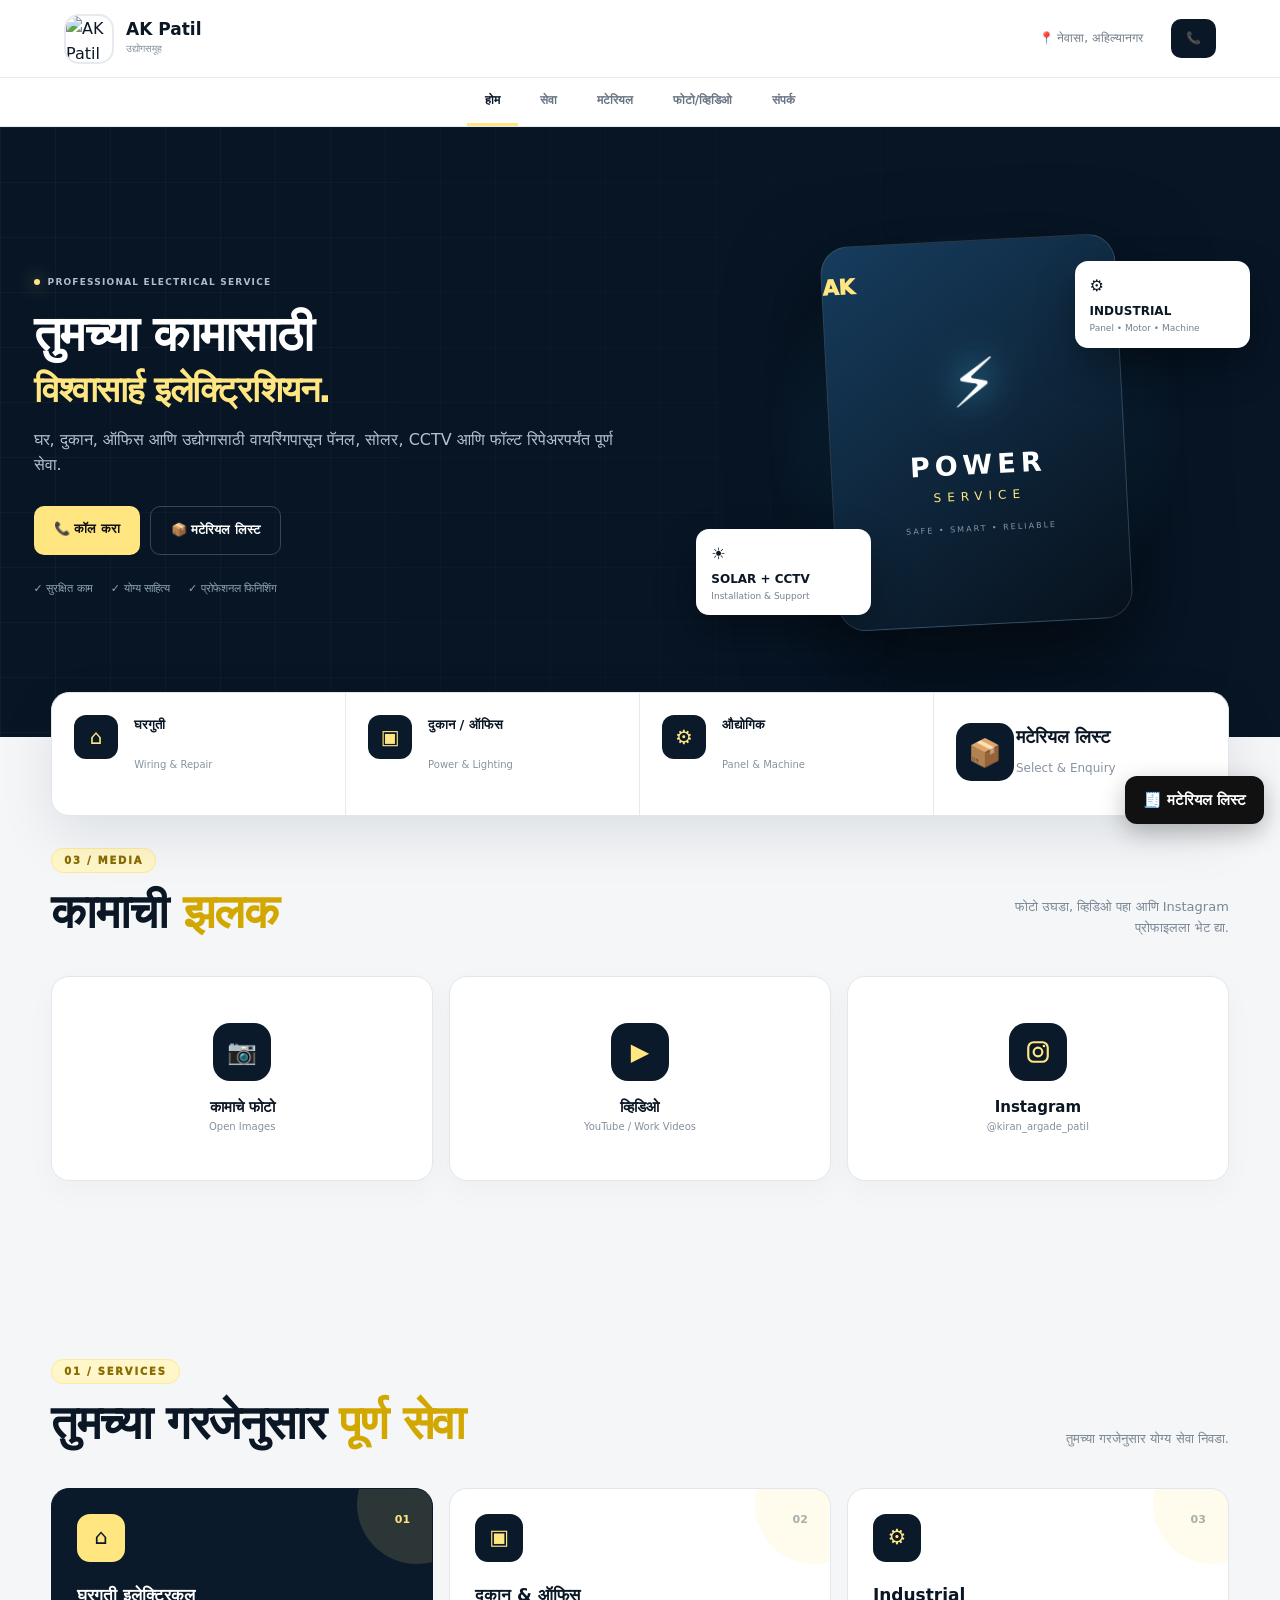
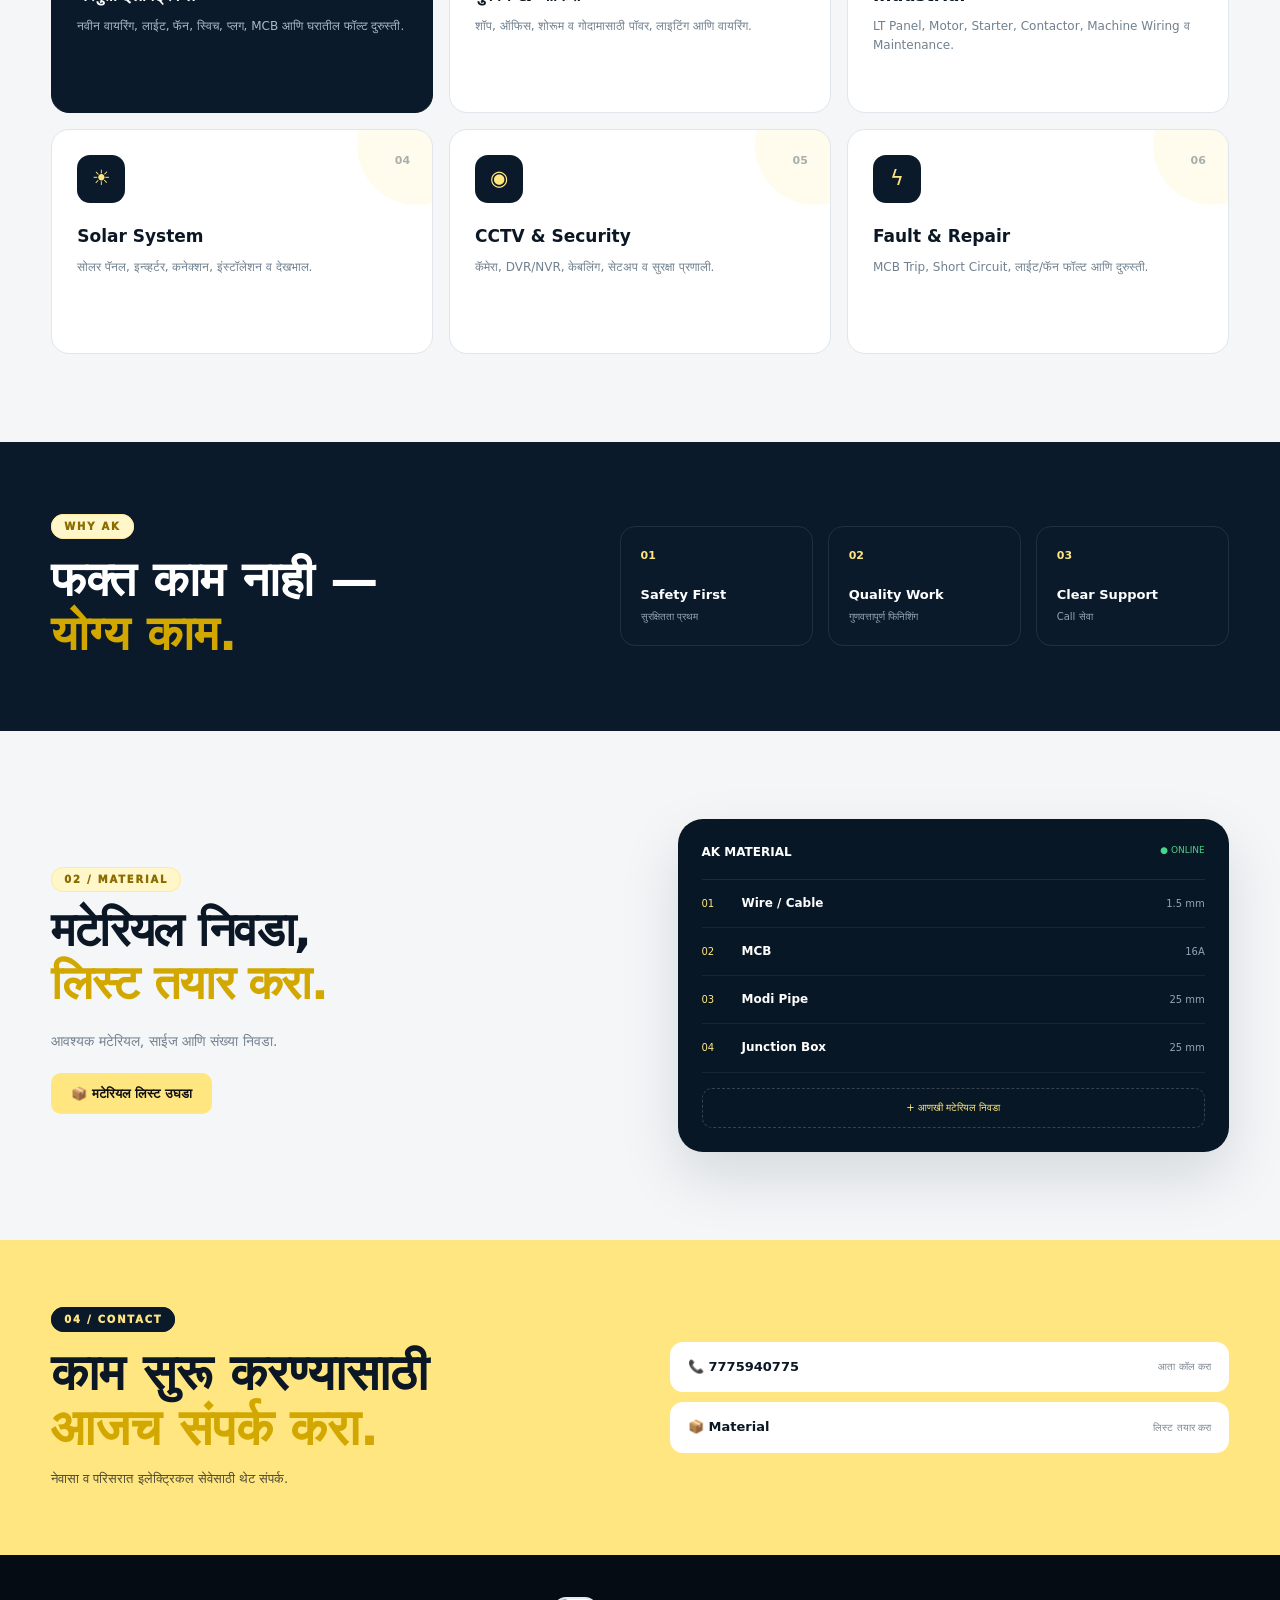
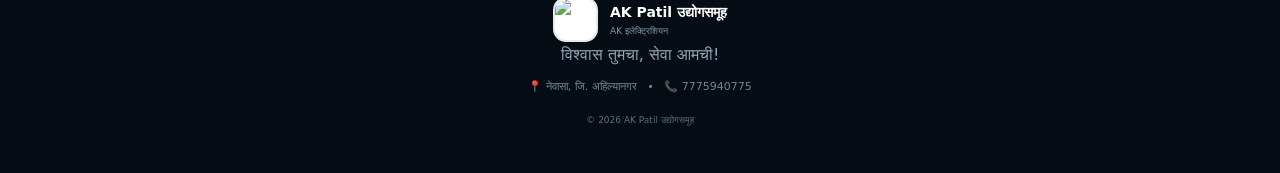
==== commit 5d2abf87: "Remove WhatsApp buttons from homepage" ====
--- a/index.html
+++ b/index.html
@@ -1,8 +1,8 @@
 <!DOCTYPE html><html lang="mr"><head><meta charset="UTF-8"><meta name="viewport" content="width=device-width,initial-scale=1"><meta name="theme-color" content="#071525"><title>AK Patil उद्योगसमूह | AK इलेक्ट्रिशियन</title><meta name="description" content="AK इलेक्ट्रिशियन — नेवासा व परिसरात इलेक्ट्रिकल, औद्योगिक, सोलर, CCTV आणि दुरुस्ती सेवा."><link rel="stylesheet" href="style.css?v=8"></head><body>
-<header class="app-header"><a class="brand" href="index.html"><img class="profile-logo" src="https://avatars.githubusercontent.com/u/325668984?v=4" alt="AK Patil Logo"><span><b>AK Patil</b><small>उद्योगसमूह</small></span></a><div class="location">📍 नेवासा, अहिल्यानगर</div><div class="header-actions"><a class="call" href="tel:7775940775">📞</a><a class="whatsapp" href="https://wa.me/917775940775" target="_blank" rel="noopener">WhatsApp</a></div><button class="menu-toggle" aria-label="Menu">☰</button></header>
+<header class="app-header"><a class="brand" href="index.html"><img class="profile-logo" src="https://avatars.githubusercontent.com/u/325668984?v=4" alt="AK Patil Logo"><span><b>AK Patil</b><small>उद्योगसमूह</small></span></a><div class="location">📍 नेवासा, अहिल्यानगर</div><div class="header-actions"><a class="call" href="tel:7775940775">📞</a></div><button class="menu-toggle" aria-label="Menu">☰</button></header>
 <nav class="mobile-nav"><a class="active" href="#home">होम</a><a href="#services">सेवा</a><a href="material-form.html">मटेरियल</a><a href="#projects">फोटो/व्हिडिओ</a><a href="#contact">संपर्क</a></nav>
 <main id="home"><section class="dashboard-hero"><div class="hero-copy"><div class="eyebrow"><span></span> PROFESSIONAL ELECTRICAL SERVICE</div><h1>तुमच्या कामासाठी<br><strong>विश्वासार्ह इलेक्ट्रिशियन.</strong></h1><p>घर, दुकान, ऑफिस आणि उद्योगासाठी वायरिंगपासून पॅनल, सोलर, CCTV आणि फॉल्ट रिपेअरपर्यंत पूर्ण सेवा.</p><div class="hero-buttons"><a href="tel:7775940775" class="btn-main">📞 कॉल करा</a><a href="material-form.html" class="btn-outline">📦 मटेरियल लिस्ट</a></div><div class="hero-points"><span>✓ सुरक्षित काम</span><span>✓ योग्य साहित्य</span><span>✓ प्रोफेशनल फिनिशिंग</span></div></div><div class="hero-visual"><div class="glow"></div><div class="power-card"><div class="power-top"><span>AK</span><b>01</b></div><div class="power-icon">⚡</div><strong>POWER</strong><em>SERVICE</em><small>SAFE • SMART • RELIABLE</small></div><div class="floating-card one">⚙️<b>INDUSTRIAL</b><small>Panel • Motor • Machine</small></div><div class="floating-card two">☀️<b>SOLAR + CCTV</b><small>Installation & Support</small></div></div></section><section class="quick-panel"><a href="#services"><span class="qicon">⌂</span><b>घरगुती</b><small>Wiring & Repair</small></a><a href="#services"><span class="qicon">▣</span><b>दुकान / ऑफिस</b><small>Power & Lighting</small></a><a href="#services"><span class="qicon">⚙</span><b>औद्योगिक</b><small>Panel & Machine</small></a><a class="material-quick" href="material-form.html"><span class="qicon">📦</span><b>मटेरियल लिस्ट</b><small>Select & Enquiry</small></a></section>
 <section class="section media-section" id="projects"><div class="section-head"><div><label>03 / MEDIA</label><h2>कामाची <span>झलक</span></h2></div><p>फोटो उघडा, व्हिडिओ पहा आणि Instagram प्रोफाइलला भेट द्या.</p></div><div class="media-grid"><a href="#" class="open-gallery"><span>📷</span><b>कामाचे फोटो</b><small>Open Images</small></a><a href="https://www.youtube.com/" target="_blank" rel="noopener"><span>▶</span><b>व्हिडिओ</b><small>YouTube / Work Videos</small></a><a href="https://www.instagram.com/kiran_argade_patil?stkn=MWRmbnJ5dGd2eWQ3MQ==" target="_blank" rel="noopener"><span class="instagram-logo" aria-hidden="true"><svg viewBox="0 0 24 24" role="img"><rect x="3" y="3" width="18" height="18" rx="5" fill="none" stroke="currentColor" stroke-width="2"/><circle cx="12" cy="12" r="4" fill="none" stroke="currentColor" stroke-width="2"/><circle cx="17.5" cy="6.5" r="1.2" fill="currentColor"/></svg></span><b>Instagram</b><small>@kiran_argade_patil</small></a></div></section>
 <div id="imageGallery" class="image-gallery" aria-hidden="true"><div class="gallery-backdrop"></div><div class="gallery-box" role="dialog" aria-modal="true" aria-label="कामाचे फोटो"><button class="gallery-close" aria-label="बंद करा">×</button><div class="gallery-head"><label>AK ELECTRICIAN</label><h2>कामाचे <span>फोटो</span></h2><p>फोटोवर टॅप करून मोठा फोटो पाहा.</p></div><div class="gallery-grid"><a href="https://images.unsplash.com/photo-1621905252507-b35492cc74b4?auto=format&fit=crop&w=1400&q=85" target="_blank" rel="noopener"><img src="https://images.unsplash.com/photo-1621905252507-b35492cc74b4?auto=format&fit=crop&w=800&q=80" alt="Electrical work"></a><a href="https://images.unsplash.com/photo-1621905251918-48416bd8575a?auto=format&fit=crop&w=1400&q=85" target="_blank" rel="noopener"><img src="https://images.unsplash.com/photo-1621905251918-48416bd8575a?auto=format&fit=crop&w=800&q=80" alt="Electrical panel work"></a><a href="https://images.unsplash.com/photo-1558618666-fcd25c85cd64?auto=format&fit=crop&w=1400&q=85" target="_blank" rel="noopener"><img src="https://images.unsplash.com/photo-1558618666-fcd25c85cd64?auto=format&fit=crop&w=800&q=80" alt="Electrical installation"></a></div></div></div>
-<section class="section" id="services"><div class="section-head"><div><label>01 / SERVICES</label><h2>तुमच्या गरजेनुसार <span>पूर्ण सेवा</span></h2></div><p>सेवा निवडा आणि थेट WhatsApp वर चौकशी पाठवा.</p></div><div class="service-grid"><article class="featured"><span class="number">01</span><i>⌂</i><h3>घरगुती इलेक्ट्रिकल</h3><p>नवीन वायरिंग, लाईट, फॅन, स्विच, प्लग, MCB आणि घरातील फॉल्ट दुरुस्ती.</p><a class="service-enquiry" data-service="घरगुती इलेक्ट्रिकल" href="https://wa.me/917775940775" target="_blank" rel="noopener">💬 WhatsApp चौकशी →</a></article><article><span class="number">02</span><i>▣</i><h3>दुकान & ऑफिस</h3><p>शॉप, ऑफिस, शोरूम व गोदामासाठी पॉवर, लाइटिंग आणि वायरिंग.</p><a class="service-enquiry" data-service="दुकान & ऑफिस" href="https://wa.me/917775940775" target="_blank" rel="noopener">💬 WhatsApp चौकशी →</a></article><article><span class="number">03</span><i>⚙</i><h3>Industrial</h3><p>LT Panel, Motor, Starter, Contactor, Machine Wiring व Maintenance.</p><a class="service-enquiry" data-service="Industrial" href="https://wa.me/917775940775" target="_blank" rel="noopener">💬 WhatsApp चौकशी →</a></article><article><span class="number">04</span><i>☀</i><h3>Solar System</h3><p>सोलर पॅनल, इन्व्हर्टर, कनेक्शन, इंस्टॉलेशन व देखभाल.</p><a class="service-enquiry" data-service="Solar System" href="https://wa.me/917775940775" target="_blank" rel="noopener">💬 WhatsApp चौकशी →</a></article><article><span class="number">05</span><i>◉</i><h3>CCTV & Security</h3><p>कॅमेरा, DVR/NVR, केबलिंग, सेटअप व सुरक्षा प्रणाली.</p><a class="service-enquiry" data-service="CCTV & Security" href="https://wa.me/917775940775" target="_blank" rel="noopener">💬 WhatsApp चौकशी →</a></article><article><span class="number">06</span><i>ϟ</i><h3>Fault & Repair</h3><p>MCB Trip, Short Circuit, लाईट/फॅन फॉल्ट आणि दुरुस्ती.</p><a class="service-enquiry" data-service="Fault & Repair" href="https://wa.me/917775940775" target="_blank" rel="noopener">💬 WhatsApp चौकशी →</a></article></div></section>
-<section class="work-strip"><div><label>WHY AK</label><h2>फक्त काम नाही —<br><span>योग्य काम.</span></h2></div><div class="stats"><div><b>01</b><strong>Safety First</strong><small>सुरक्षितता प्रथम</small></div><div><b>02</b><strong>Quality Work</strong><small>गुणवत्तापूर्ण फिनिशिंग</small></div><div><b>03</b><strong>Clear Support</strong><small>Call / WhatsApp सेवा</small></div></div></section><section class="section material-highlight"><div class="material-copy"><label>02 / MATERIAL</label><h2>मटेरियल निवडा,<br><span>चौकशी थेट पाठवा.</span></h2><p>आवश्यक मटेरियल, साईज आणि संख्या निवडा. तयार लिस्ट WhatsApp वर पाठवता येईल.</p><a class="btn-main" href="material-form.html">📦 मटेरियल लिस्ट उघडा</a></div><div class="material-screen"><div class="screen-top"><b>AK MATERIAL</b><span>● ONLINE</span></div><div class="material-row"><span>01</span><b>Wire / Cable</b><small>1.5 mm</small></div><div class="material-row"><span>02</span><b>MCB</b><small>16A</small></div><div class="material-row"><span>03</span><b>Modi Pipe</b><small>25 mm</small></div><div class="material-row"><span>04</span><b>Junction Box</b><small>25 mm</small></div><div class="screen-total">+ आणखी मटेरियल निवडा</div></div></section><section class="contact-section" id="contact"><div><label>04 / CONTACT</label><h2>काम सुरू करण्यासाठी<br><span>आजच संपर्क करा.</span></h2><p>नेवासा व परिसरात इलेक्ट्रिकल सेवेसाठी थेट संपर्क.</p></div><div class="contact-actions"><a href="tel:7775940775"><strong>📞 7775940775</strong><small>आता कॉल करा</small></a><a href="https://wa.me/917775940775" target="_blank" rel="noopener"><strong>💬 WhatsApp</strong><small>चौकशी पाठवा</small></a><a href="material-form.html"><strong>📦 Material</strong><small>लिस्ट तयार करा</small></a></div></section></main><footer><div class="footer-brand"><img class="profile-logo" src="https://avatars.githubusercontent.com/u/325668984?v=4" alt="AK Patil Logo"><div><b>AK Patil उद्योगसमूह</b><small>AK इलेक्ट्रिशियन</small></div></div><p>विश्वास तुमचा, सेवा आमची!</p><div class="footer-line">📍 नेवासा, जि. अहिल्यानगर &nbsp; • &nbsp; 📞 7775940775</div><small>© <span data-year></span> AK Patil उद्योगसमूह</small></footer><script src="script.js?v=9"></script></body></html>+<section class="section" id="services"><div class="section-head"><div><label>01 / SERVICES</label><h2>तुमच्या गरजेनुसार <span>पूर्ण सेवा</span></h2></div><p>तुमच्या गरजेनुसार योग्य सेवा निवडा.</p></div><div class="service-grid"><article class="featured"><span class="number">01</span><i>⌂</i><h3>घरगुती इलेक्ट्रिकल</h3><p>नवीन वायरिंग, लाईट, फॅन, स्विच, प्लग, MCB आणि घरातील फॉल्ट दुरुस्ती.</p></article><article><span class="number">02</span><i>▣</i><h3>दुकान & ऑफिस</h3><p>शॉप, ऑफिस, शोरूम व गोदामासाठी पॉवर, लाइटिंग आणि वायरिंग.</p></article><article><span class="number">03</span><i>⚙</i><h3>Industrial</h3><p>LT Panel, Motor, Starter, Contactor, Machine Wiring व Maintenance.</p></article><article><span class="number">04</span><i>☀</i><h3>Solar System</h3><p>सोलर पॅनल, इन्व्हर्टर, कनेक्शन, इंस्टॉलेशन व देखभाल.</p></article><article><span class="number">05</span><i>◉</i><h3>CCTV & Security</h3><p>कॅमेरा, DVR/NVR, केबलिंग, सेटअप व सुरक्षा प्रणाली.</p></article><article><span class="number">06</span><i>ϟ</i><h3>Fault & Repair</h3><p>MCB Trip, Short Circuit, लाईट/फॅन फॉल्ट आणि दुरुस्ती.</p></article></div></section>
+<section class="work-strip"><div><label>WHY AK</label><h2>फक्त काम नाही —<br><span>योग्य काम.</span></h2></div><div class="stats"><div><b>01</b><strong>Safety First</strong><small>सुरक्षितता प्रथम</small></div><div><b>02</b><strong>Quality Work</strong><small>गुणवत्तापूर्ण फिनिशिंग</small></div><div><b>03</b><strong>Clear Support</strong><small>Call सेवा</small></div></div></section><section class="section material-highlight"><div class="material-copy"><label>02 / MATERIAL</label><h2>मटेरियल निवडा,<br><span>लिस्ट तयार करा.</span></h2><p>आवश्यक मटेरियल, साईज आणि संख्या निवडा.</p><a class="btn-main" href="material-form.html">📦 मटेरियल लिस्ट उघडा</a></div><div class="material-screen"><div class="screen-top"><b>AK MATERIAL</b><span>● ONLINE</span></div><div class="material-row"><span>01</span><b>Wire / Cable</b><small>1.5 mm</small></div><div class="material-row"><span>02</span><b>MCB</b><small>16A</small></div><div class="material-row"><span>03</span><b>Modi Pipe</b><small>25 mm</small></div><div class="material-row"><span>04</span><b>Junction Box</b><small>25 mm</small></div><div class="screen-total">+ आणखी मटेरियल निवडा</div></div></section><section class="contact-section" id="contact"><div><label>04 / CONTACT</label><h2>काम सुरू करण्यासाठी<br><span>आजच संपर्क करा.</span></h2><p>नेवासा व परिसरात इलेक्ट्रिकल सेवेसाठी थेट संपर्क.</p></div><div class="contact-actions"><a href="tel:7775940775"><strong>📞 7775940775</strong><small>आता कॉल करा</small></a><a href="material-form.html"><strong>📦 Material</strong><small>लिस्ट तयार करा</small></a></div></section></main><footer><div class="footer-brand"><img class="profile-logo" src="https://avatars.githubusercontent.com/u/325668984?v=4" alt="AK Patil Logo"><div><b>AK Patil उद्योगसमूह</b><small>AK इलेक्ट्रिशियन</small></div></div><p>विश्वास तुमचा, सेवा आमची!</p><div class="footer-line">📍 नेवासा, जि. अहिल्यानगर &nbsp; • &nbsp; 📞 7775940775</div><small>© <span data-year></span> AK Patil उद्योगसमूह</small></footer><script src="script.js?v=10"></script></body></html>
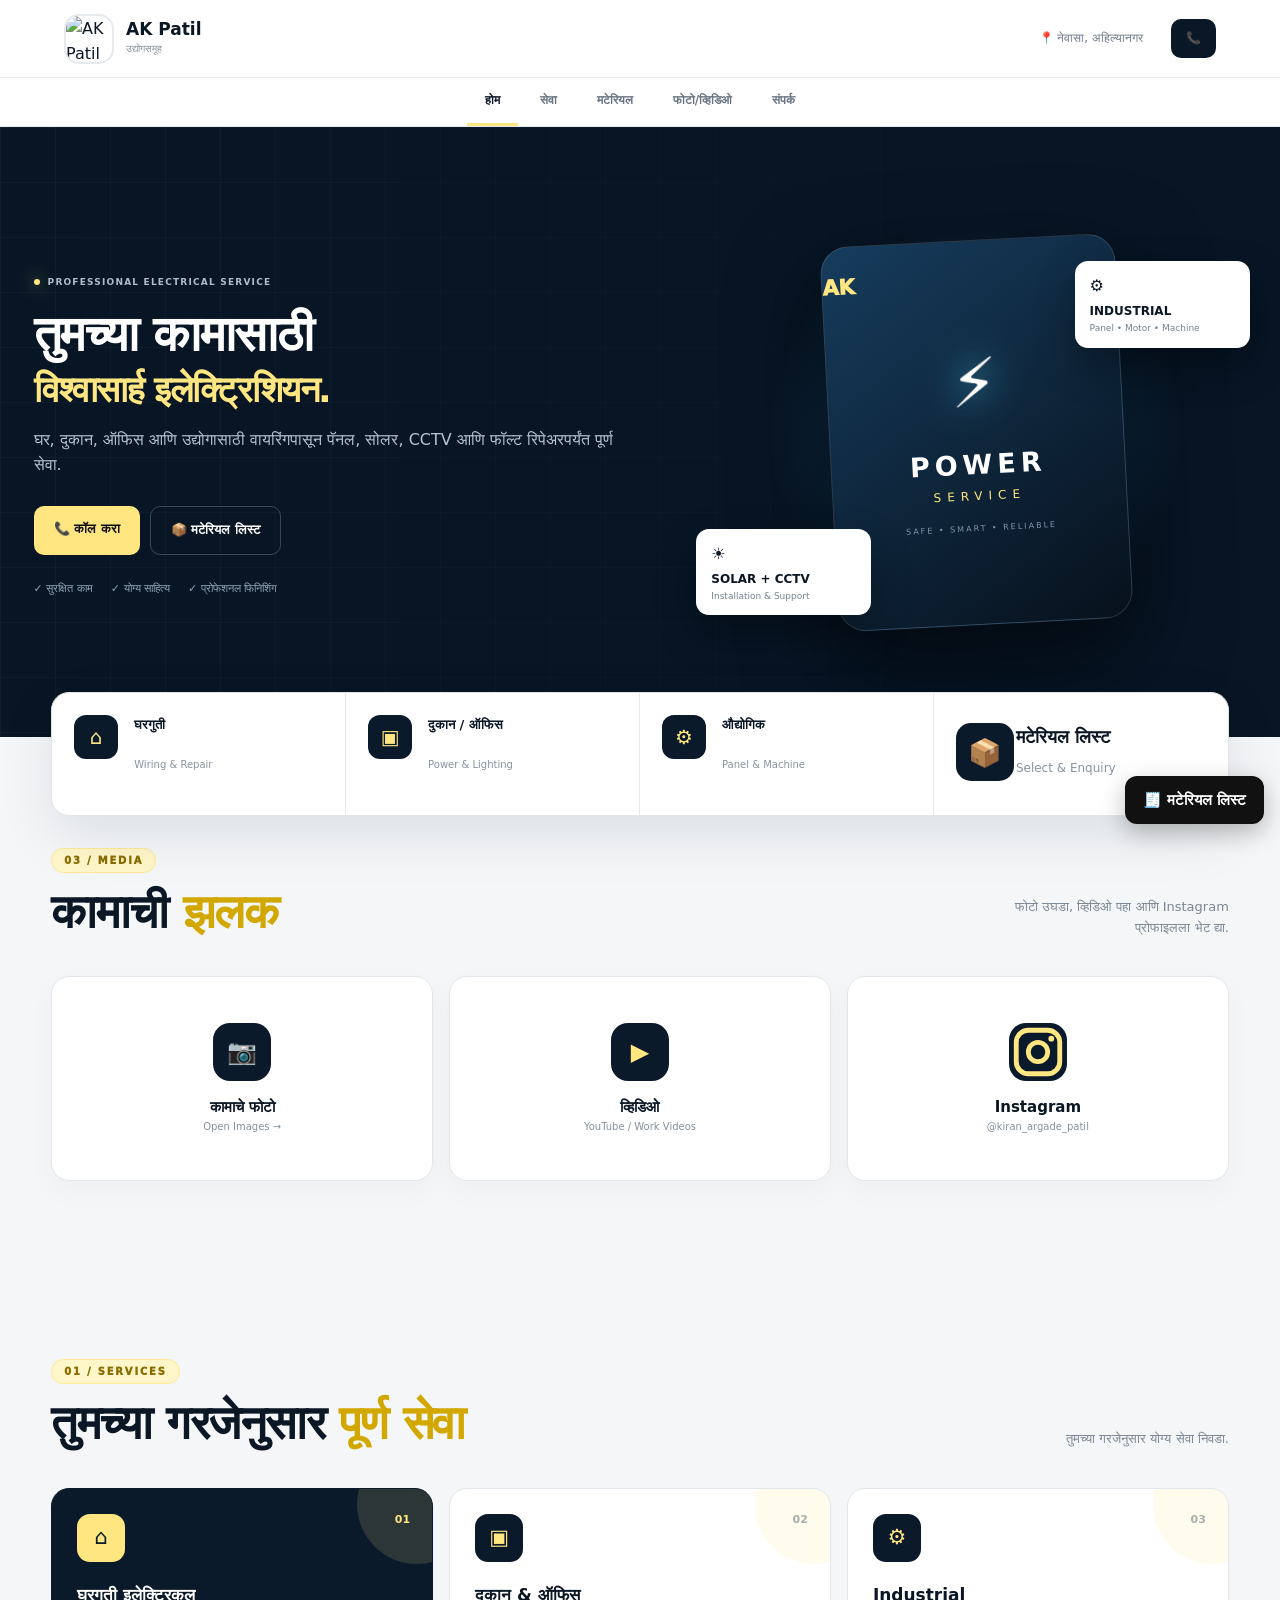
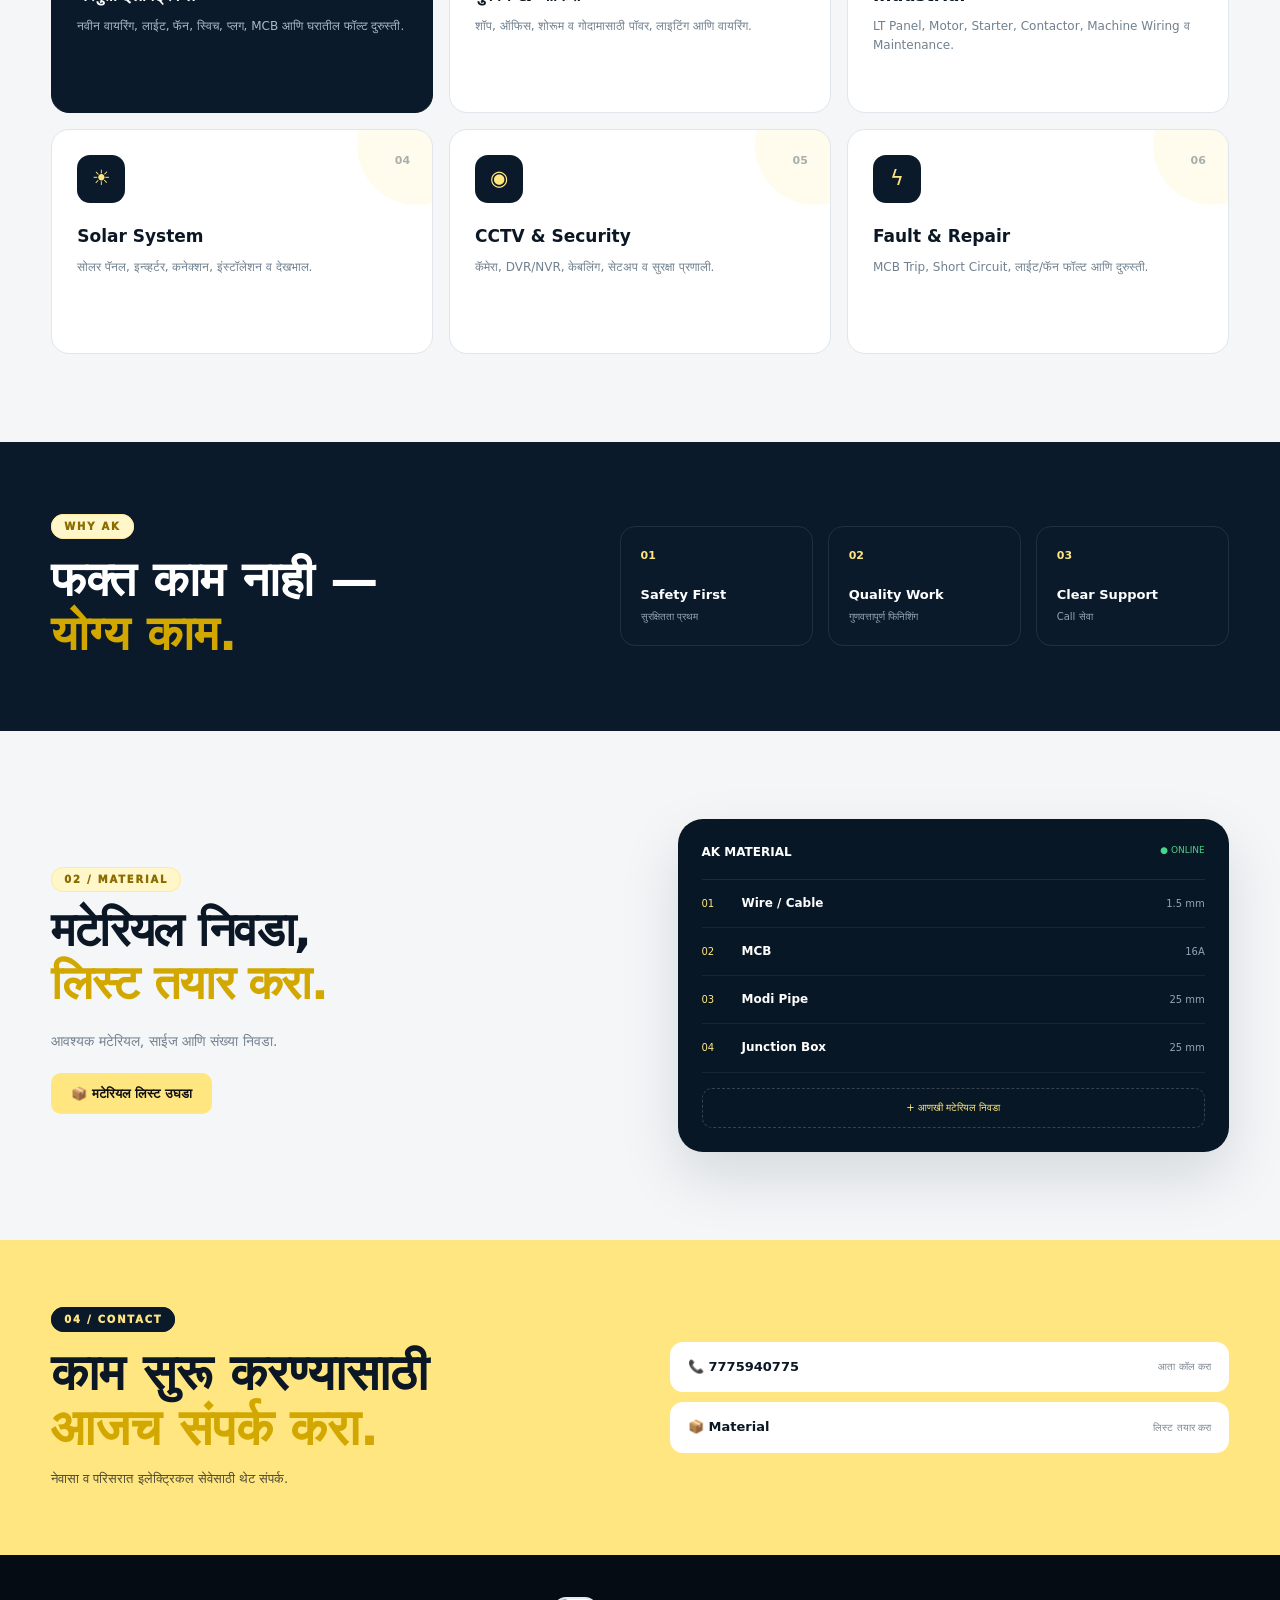
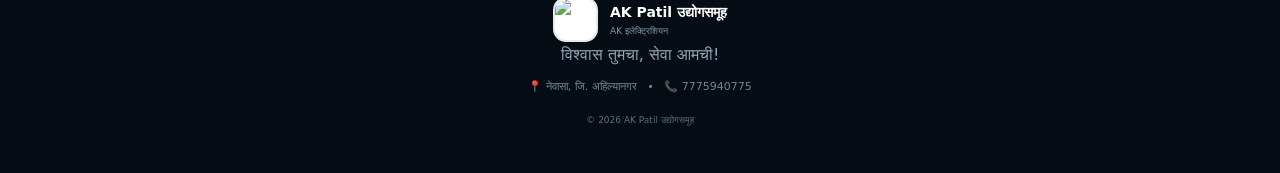
==== commit 8076b597: "Fix Open Images link and cache version" ====
--- a/index.html
+++ b/index.html
@@ -1,8 +1,6 @@
-<!DOCTYPE html><html lang="mr"><head><meta charset="UTF-8"><meta name="viewport" content="width=device-width,initial-scale=1"><meta name="theme-color" content="#071525"><title>AK Patil उद्योगसमूह | AK इलेक्ट्रिशियन</title><meta name="description" content="AK इलेक्ट्रिशियन — नेवासा व परिसरात इलेक्ट्रिकल, औद्योगिक, सोलर, CCTV आणि दुरुस्ती सेवा."><link rel="stylesheet" href="style.css?v=8"></head><body>
+<!DOCTYPE html><html lang="mr"><head><meta charset="UTF-8"><meta name="viewport" content="width=device-width,initial-scale=1"><meta name="theme-color" content="#071525"><title>AK Patil उद्योगसमूह | AK इलेक्ट्रिशियन</title><meta name="description" content="AK इलेक्ट्रिशियन — नेवासा व परिसरात इलेक्ट्रिकल, औद्योगिक, सोलर, CCTV आणि दुरुस्ती सेवा."><link rel="stylesheet" href="style.css?v=11"></head><body>
 <header class="app-header"><a class="brand" href="index.html"><img class="profile-logo" src="https://avatars.githubusercontent.com/u/325668984?v=4" alt="AK Patil Logo"><span><b>AK Patil</b><small>उद्योगसमूह</small></span></a><div class="location">📍 नेवासा, अहिल्यानगर</div><div class="header-actions"><a class="call" href="tel:7775940775">📞</a></div><button class="menu-toggle" aria-label="Menu">☰</button></header>
 <nav class="mobile-nav"><a class="active" href="#home">होम</a><a href="#services">सेवा</a><a href="material-form.html">मटेरियल</a><a href="#projects">फोटो/व्हिडिओ</a><a href="#contact">संपर्क</a></nav>
 <main id="home"><section class="dashboard-hero"><div class="hero-copy"><div class="eyebrow"><span></span> PROFESSIONAL ELECTRICAL SERVICE</div><h1>तुमच्या कामासाठी<br><strong>विश्वासार्ह इलेक्ट्रिशियन.</strong></h1><p>घर, दुकान, ऑफिस आणि उद्योगासाठी वायरिंगपासून पॅनल, सोलर, CCTV आणि फॉल्ट रिपेअरपर्यंत पूर्ण सेवा.</p><div class="hero-buttons"><a href="tel:7775940775" class="btn-main">📞 कॉल करा</a><a href="material-form.html" class="btn-outline">📦 मटेरियल लिस्ट</a></div><div class="hero-points"><span>✓ सुरक्षित काम</span><span>✓ योग्य साहित्य</span><span>✓ प्रोफेशनल फिनिशिंग</span></div></div><div class="hero-visual"><div class="glow"></div><div class="power-card"><div class="power-top"><span>AK</span><b>01</b></div><div class="power-icon">⚡</div><strong>POWER</strong><em>SERVICE</em><small>SAFE • SMART • RELIABLE</small></div><div class="floating-card one">⚙️<b>INDUSTRIAL</b><small>Panel • Motor • Machine</small></div><div class="floating-card two">☀️<b>SOLAR + CCTV</b><small>Installation & Support</small></div></div></section><section class="quick-panel"><a href="#services"><span class="qicon">⌂</span><b>घरगुती</b><small>Wiring & Repair</small></a><a href="#services"><span class="qicon">▣</span><b>दुकान / ऑफिस</b><small>Power & Lighting</small></a><a href="#services"><span class="qicon">⚙</span><b>औद्योगिक</b><small>Panel & Machine</small></a><a class="material-quick" href="material-form.html"><span class="qicon">📦</span><b>मटेरियल लिस्ट</b><small>Select & Enquiry</small></a></section>
-<section class="section media-section" id="projects"><div class="section-head"><div><label>03 / MEDIA</label><h2>कामाची <span>झलक</span></h2></div><p>फोटो उघडा, व्हिडिओ पहा आणि Instagram प्रोफाइलला भेट द्या.</p></div><div class="media-grid"><a href="#" class="open-gallery"><span>📷</span><b>कामाचे फोटो</b><small>Open Images</small></a><a href="https://www.youtube.com/" target="_blank" rel="noopener"><span>▶</span><b>व्हिडिओ</b><small>YouTube / Work Videos</small></a><a href="https://www.instagram.com/kiran_argade_patil?stkn=MWRmbnJ5dGd2eWQ3MQ==" target="_blank" rel="noopener"><span class="instagram-logo" aria-hidden="true"><svg viewBox="0 0 24 24" role="img"><rect x="3" y="3" width="18" height="18" rx="5" fill="none" stroke="currentColor" stroke-width="2"/><circle cx="12" cy="12" r="4" fill="none" stroke="currentColor" stroke-width="2"/><circle cx="17.5" cy="6.5" r="1.2" fill="currentColor"/></svg></span><b>Instagram</b><small>@kiran_argade_patil</small></a></div></section>
-<div id="imageGallery" class="image-gallery" aria-hidden="true"><div class="gallery-backdrop"></div><div class="gallery-box" role="dialog" aria-modal="true" aria-label="कामाचे फोटो"><button class="gallery-close" aria-label="बंद करा">×</button><div class="gallery-head"><label>AK ELECTRICIAN</label><h2>कामाचे <span>फोटो</span></h2><p>फोटोवर टॅप करून मोठा फोटो पाहा.</p></div><div class="gallery-grid"><a href="https://images.unsplash.com/photo-1621905252507-b35492cc74b4?auto=format&fit=crop&w=1400&q=85" target="_blank" rel="noopener"><img src="https://images.unsplash.com/photo-1621905252507-b35492cc74b4?auto=format&fit=crop&w=800&q=80" alt="Electrical work"></a><a href="https://images.unsplash.com/photo-1621905251918-48416bd8575a?auto=format&fit=crop&w=1400&q=85" target="_blank" rel="noopener"><img src="https://images.unsplash.com/photo-1621905251918-48416bd8575a?auto=format&fit=crop&w=800&q=80" alt="Electrical panel work"></a><a href="https://images.unsplash.com/photo-1558618666-fcd25c85cd64?auto=format&fit=crop&w=1400&q=85" target="_blank" rel="noopener"><img src="https://images.unsplash.com/photo-1558618666-fcd25c85cd64?auto=format&fit=crop&w=800&q=80" alt="Electrical installation"></a></div></div></div>
-<section class="section" id="services"><div class="section-head"><div><label>01 / SERVICES</label><h2>तुमच्या गरजेनुसार <span>पूर्ण सेवा</span></h2></div><p>तुमच्या गरजेनुसार योग्य सेवा निवडा.</p></div><div class="service-grid"><article class="featured"><span class="number">01</span><i>⌂</i><h3>घरगुती इलेक्ट्रिकल</h3><p>नवीन वायरिंग, लाईट, फॅन, स्विच, प्लग, MCB आणि घरातील फॉल्ट दुरुस्ती.</p></article><article><span class="number">02</span><i>▣</i><h3>दुकान & ऑफिस</h3><p>शॉप, ऑफिस, शोरूम व गोदामासाठी पॉवर, लाइटिंग आणि वायरिंग.</p></article><article><span class="number">03</span><i>⚙</i><h3>Industrial</h3><p>LT Panel, Motor, Starter, Contactor, Machine Wiring व Maintenance.</p></article><article><span class="number">04</span><i>☀</i><h3>Solar System</h3><p>सोलर पॅनल, इन्व्हर्टर, कनेक्शन, इंस्टॉलेशन व देखभाल.</p></article><article><span class="number">05</span><i>◉</i><h3>CCTV & Security</h3><p>कॅमेरा, DVR/NVR, केबलिंग, सेटअप व सुरक्षा प्रणाली.</p></article><article><span class="number">06</span><i>ϟ</i><h3>Fault & Repair</h3><p>MCB Trip, Short Circuit, लाईट/फॅन फॉल्ट आणि दुरुस्ती.</p></article></div></section>
-<section class="work-strip"><div><label>WHY AK</label><h2>फक्त काम नाही —<br><span>योग्य काम.</span></h2></div><div class="stats"><div><b>01</b><strong>Safety First</strong><small>सुरक्षितता प्रथम</small></div><div><b>02</b><strong>Quality Work</strong><small>गुणवत्तापूर्ण फिनिशिंग</small></div><div><b>03</b><strong>Clear Support</strong><small>Call सेवा</small></div></div></section><section class="section material-highlight"><div class="material-copy"><label>02 / MATERIAL</label><h2>मटेरियल निवडा,<br><span>लिस्ट तयार करा.</span></h2><p>आवश्यक मटेरियल, साईज आणि संख्या निवडा.</p><a class="btn-main" href="material-form.html">📦 मटेरियल लिस्ट उघडा</a></div><div class="material-screen"><div class="screen-top"><b>AK MATERIAL</b><span>● ONLINE</span></div><div class="material-row"><span>01</span><b>Wire / Cable</b><small>1.5 mm</small></div><div class="material-row"><span>02</span><b>MCB</b><small>16A</small></div><div class="material-row"><span>03</span><b>Modi Pipe</b><small>25 mm</small></div><div class="material-row"><span>04</span><b>Junction Box</b><small>25 mm</small></div><div class="screen-total">+ आणखी मटेरियल निवडा</div></div></section><section class="contact-section" id="contact"><div><label>04 / CONTACT</label><h2>काम सुरू करण्यासाठी<br><span>आजच संपर्क करा.</span></h2><p>नेवासा व परिसरात इलेक्ट्रिकल सेवेसाठी थेट संपर्क.</p></div><div class="contact-actions"><a href="tel:7775940775"><strong>📞 7775940775</strong><small>आता कॉल करा</small></a><a href="material-form.html"><strong>📦 Material</strong><small>लिस्ट तयार करा</small></a></div></section></main><footer><div class="footer-brand"><img class="profile-logo" src="https://avatars.githubusercontent.com/u/325668984?v=4" alt="AK Patil Logo"><div><b>AK Patil उद्योगसमूह</b><small>AK इलेक्ट्रिशियन</small></div></div><p>विश्वास तुमचा, सेवा आमची!</p><div class="footer-line">📍 नेवासा, जि. अहिल्यानगर &nbsp; • &nbsp; 📞 7775940775</div><small>© <span data-year></span> AK Patil उद्योगसमूह</small></footer><script src="script.js?v=10"></script></body></html>+<section class="section media-section" id="projects"><div class="section-head"><div><label>03 / MEDIA</label><h2>कामाची <span>झलक</span></h2></div><p>फोटो उघडा, व्हिडिओ पहा आणि Instagram प्रोफाइलला भेट द्या.</p></div><div class="media-grid"><a href="gallery.html" class="open-gallery"><span>📷</span><b>कामाचे फोटो</b><small>Open Images →</small></a><a href="https://www.youtube.com/" target="_blank" rel="noopener"><span>▶</span><b>व्हिडिओ</b><small>YouTube / Work Videos</small></a><a href="https://www.instagram.com/kiran_argade_patil?stkn=MWRmbnJ5dGd2eWQ3MQ==" target="_blank" rel="noopener"><span class="instagram-logo" aria-hidden="true"><svg viewBox="0 0 24 24" role="img"><rect x="3" y="3" width="18" height="18" rx="5" fill="none" stroke="currentColor" stroke-width="2"/><circle cx="12" cy="12" r="4" fill="none" stroke="currentColor" stroke-width="2"/><circle cx="17.5" cy="6.5" r="1.2" fill="currentColor"/></svg></span><b>Instagram</b><small>@kiran_argade_patil</small></a></div></section>
+<section class="section" id="services"><div class="section-head"><div><label>01 / SERVICES</label><h2>तुमच्या गरजेनुसार <span>पूर्ण सेवा</span></h2></div><p>तुमच्या गरजेनुसार योग्य सेवा निवडा.</p></div><div class="service-grid"><article class="featured"><span class="number">01</span><i>⌂</i><h3>घरगुती इलेक्ट्रिकल</h3><p>नवीन वायरिंग, लाईट, फॅन, स्विच, प्लग, MCB आणि घरातील फॉल्ट दुरुस्ती.</p></article><article><span class="number">02</span><i>▣</i><h3>दुकान & ऑफिस</h3><p>शॉप, ऑफिस, शोरूम व गोदामासाठी पॉवर, लाइटिंग आणि वायरिंग.</p></article><article><span class="number">03</span><i>⚙</i><h3>Industrial</h3><p>LT Panel, Motor, Starter, Contactor, Machine Wiring व Maintenance.</p></article><article><span class="number">04</span><i>☀</i><h3>Solar System</h3><p>सोलर पॅनल, इन्व्हर्टर, कनेक्शन, इंस्टॉलेशन व देखभाल.</p></article><article><span class="number">05</span><i>◉</i><h3>CCTV & Security</h3><p>कॅमेरा, DVR/NVR, केबलिंग, सेटअप व सुरक्षा प्रणाली.</p></article><article><span class="number">06</span><i>ϟ</i><h3>Fault & Repair</h3><p>MCB Trip, Short Circuit, लाईट/फॅन फॉल्ट आणि दुरुस्ती.</p></article></div></section><section class="work-strip"><div><label>WHY AK</label><h2>फक्त काम नाही —<br><span>योग्य काम.</span></h2></div><div class="stats"><div><b>01</b><strong>Safety First</strong><small>सुरक्षितता प्रथम</small></div><div><b>02</b><strong>Quality Work</strong><small>गुणवत्तापूर्ण फिनिशिंग</small></div><div><b>03</b><strong>Clear Support</strong><small>Call सेवा</small></div></div></section><section class="section material-highlight"><div class="material-copy"><label>02 / MATERIAL</label><h2>मटेरियल निवडा,<br><span>लिस्ट तयार करा.</span></h2><p>आवश्यक मटेरियल, साईज आणि संख्या निवडा.</p><a class="btn-main" href="material-form.html">📦 मटेरियल लिस्ट उघडा</a></div><div class="material-screen"><div class="screen-top"><b>AK MATERIAL</b><span>● ONLINE</span></div><div class="material-row"><span>01</span><b>Wire / Cable</b><small>1.5 mm</small></div><div class="material-row"><span>02</span><b>MCB</b><small>16A</small></div><div class="material-row"><span>03</span><b>Modi Pipe</b><small>25 mm</small></div><div class="material-row"><span>04</span><b>Junction Box</b><small>25 mm</small></div><div class="screen-total">+ आणखी मटेरियल निवडा</div></div></section><section class="contact-section" id="contact"><div><label>04 / CONTACT</label><h2>काम सुरू करण्यासाठी<br><span>आजच संपर्क करा.</span></h2><p>नेवासा व परिसरात इलेक्ट्रिकल सेवेसाठी थेट संपर्क.</p></div><div class="contact-actions"><a href="tel:7775940775"><strong>📞 7775940775</strong><small>आता कॉल करा</small></a><a href="material-form.html"><strong>📦 Material</strong><small>लिस्ट तयार करा</small></a></div></section></main><footer><div class="footer-brand"><img class="profile-logo" src="https://avatars.githubusercontent.com/u/325668984?v=4" alt="AK Patil Logo"><div><b>AK Patil उद्योगसमूह</b><small>AK इलेक्ट्रिशियन</small></div></div><p>विश्वास तुमचा, सेवा आमची!</p><div class="footer-line">📍 नेवासा, जि. अहिल्यानगर &nbsp; • &nbsp; 📞 7775940775</div><small>© <span data-year></span> AK Patil उद्योगसमूह</small></footer><script src="script.js?v=11"></script></body></html>
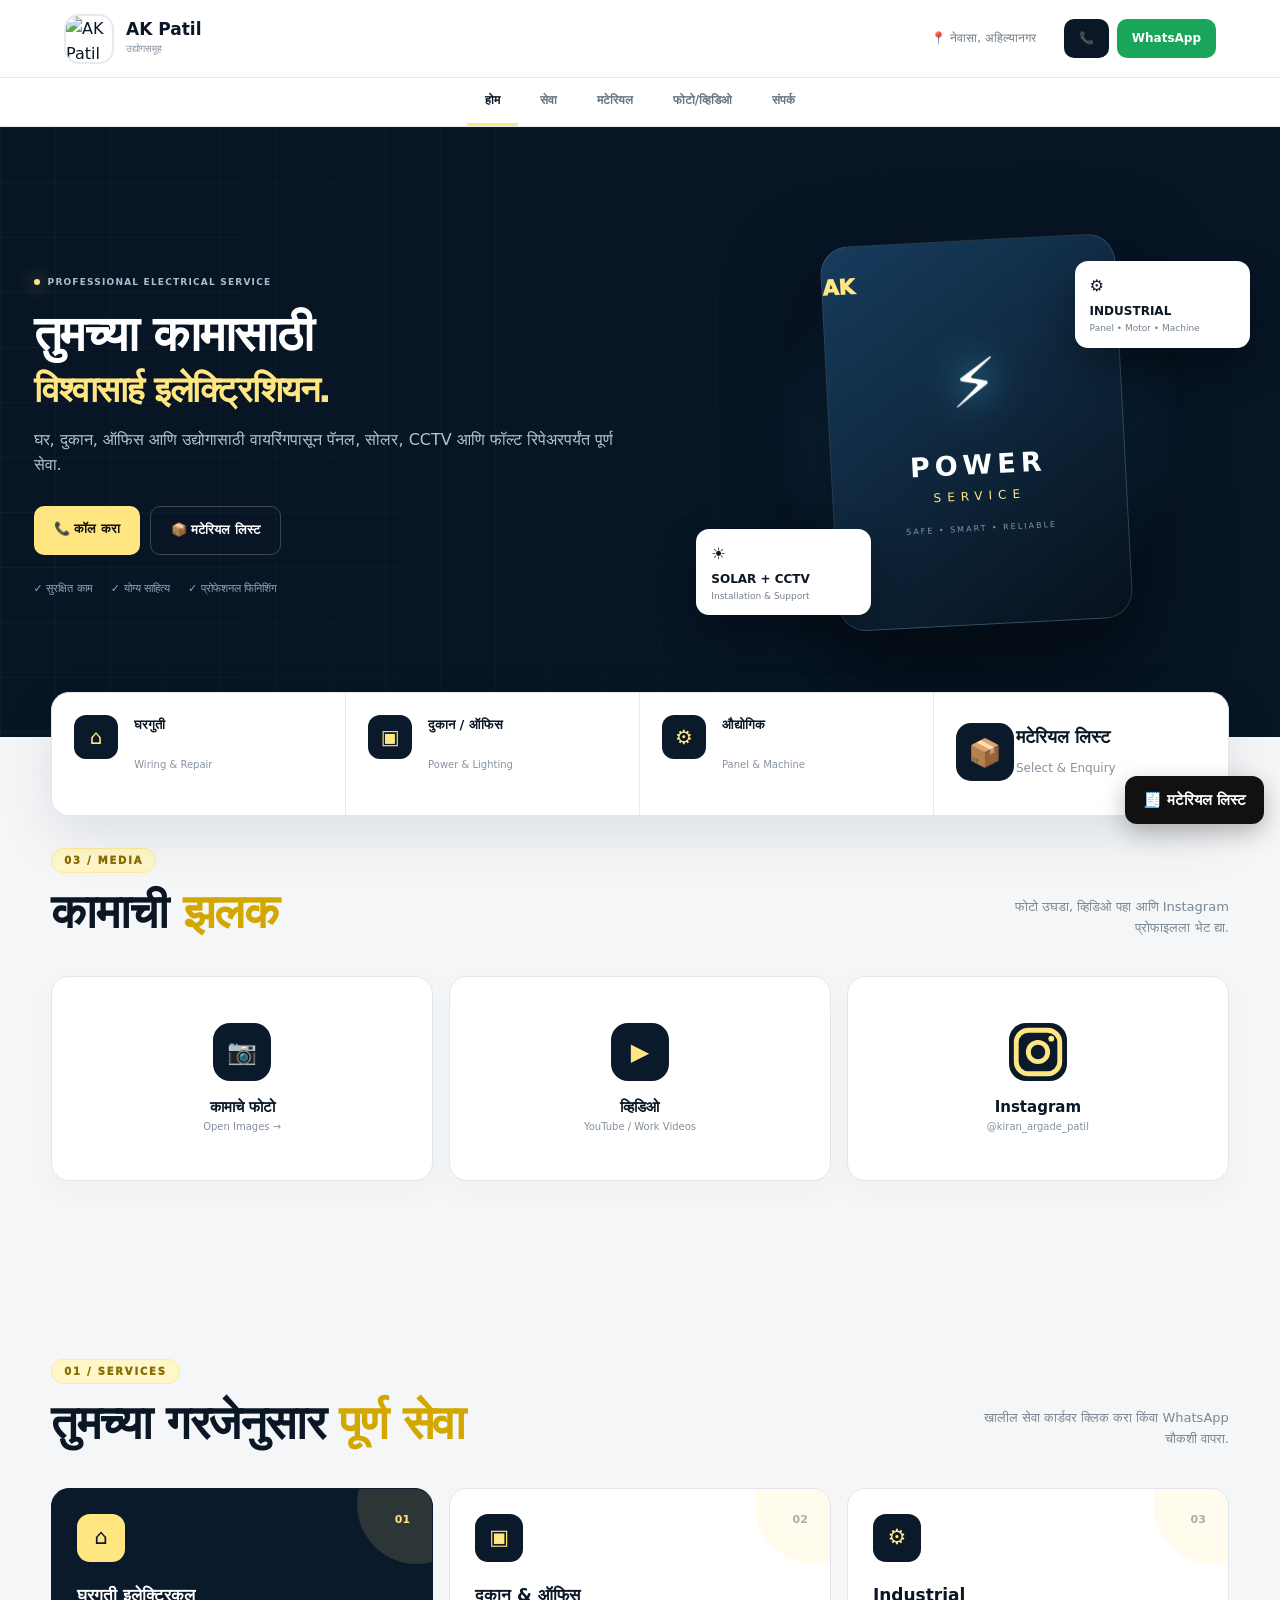
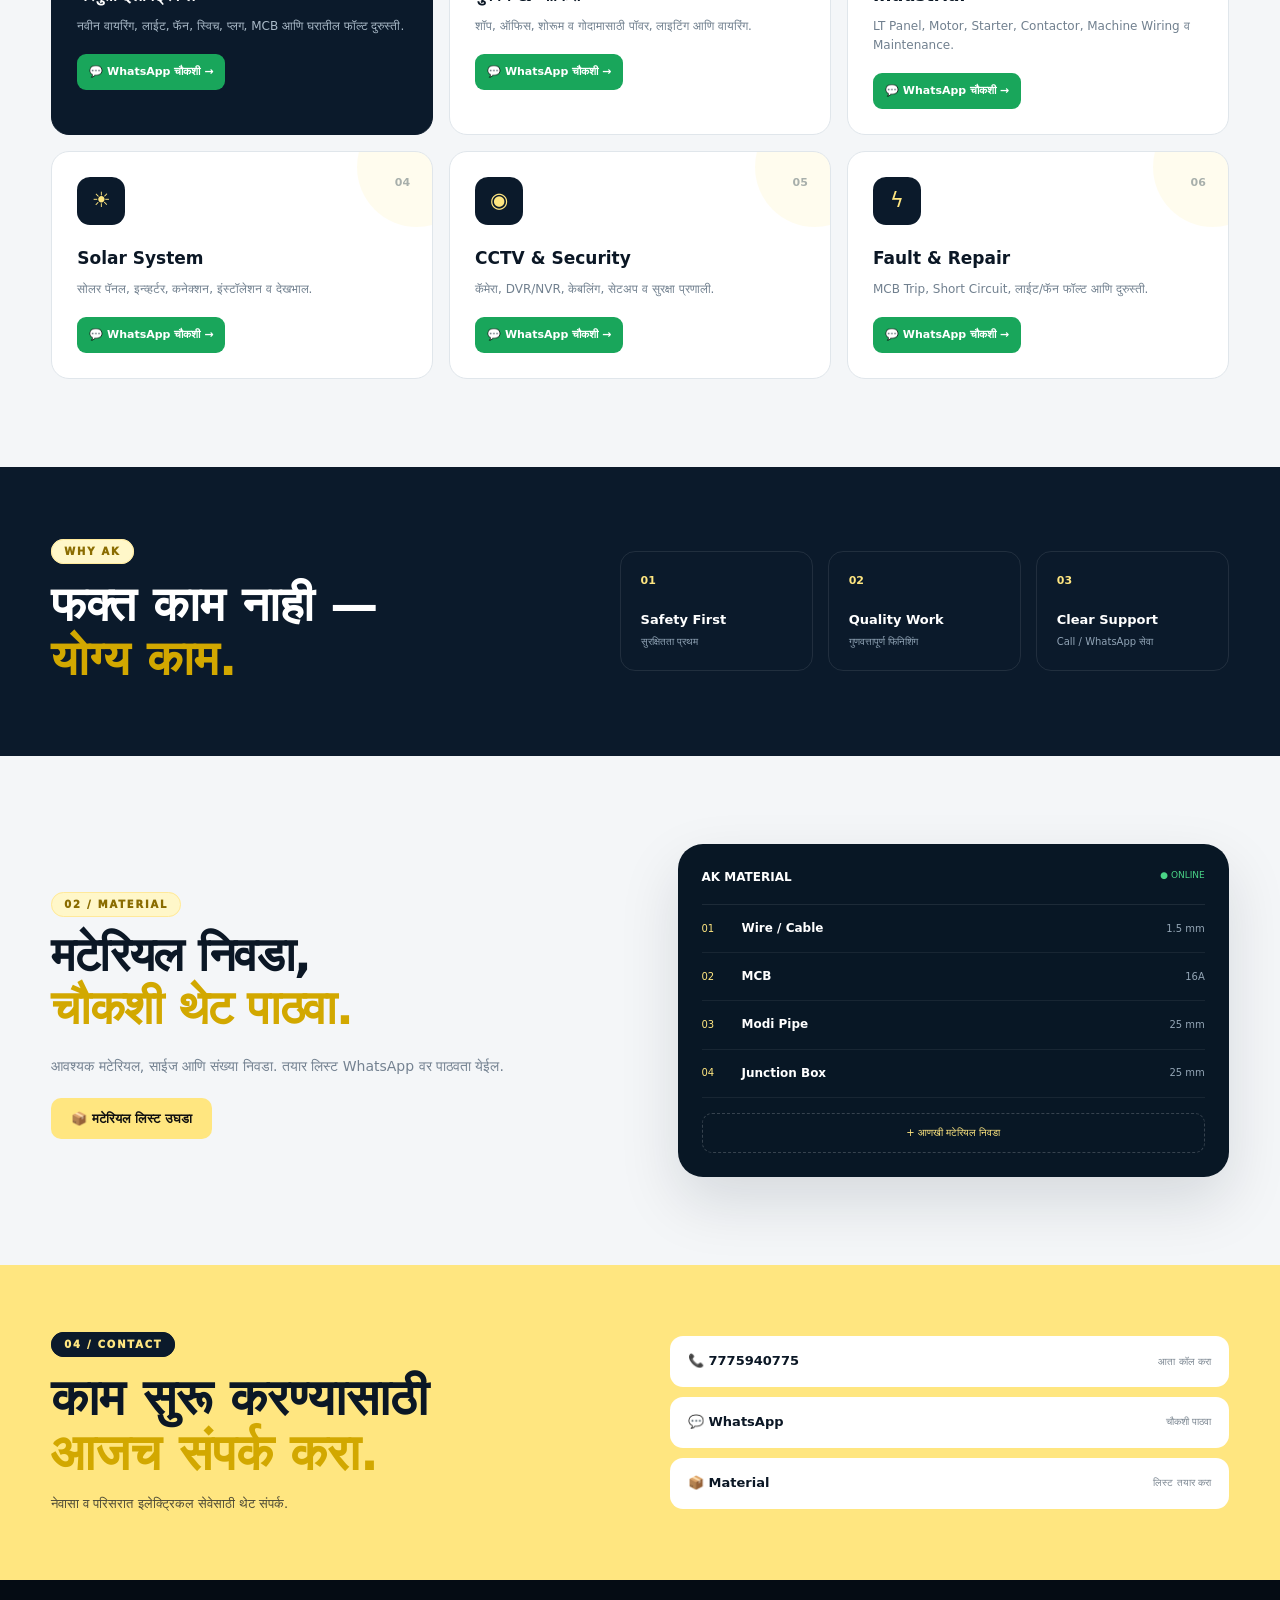
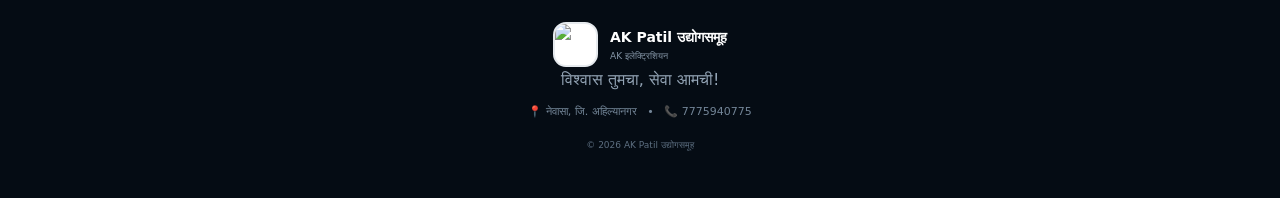
==== commit bdd1dd2e: "Restore working WhatsApp actions for all service cards" ====
--- a/index.html
+++ b/index.html
@@ -1,6 +1,7 @@
-<!DOCTYPE html><html lang="mr"><head><meta charset="UTF-8"><meta name="viewport" content="width=device-width,initial-scale=1"><meta name="theme-color" content="#071525"><title>AK Patil उद्योगसमूह | AK इलेक्ट्रिशियन</title><meta name="description" content="AK इलेक्ट्रिशियन — नेवासा व परिसरात इलेक्ट्रिकल, औद्योगिक, सोलर, CCTV आणि दुरुस्ती सेवा."><link rel="stylesheet" href="style.css?v=11"></head><body>
-<header class="app-header"><a class="brand" href="index.html"><img class="profile-logo" src="https://avatars.githubusercontent.com/u/325668984?v=4" alt="AK Patil Logo"><span><b>AK Patil</b><small>उद्योगसमूह</small></span></a><div class="location">📍 नेवासा, अहिल्यानगर</div><div class="header-actions"><a class="call" href="tel:7775940775">📞</a></div><button class="menu-toggle" aria-label="Menu">☰</button></header>
+<!DOCTYPE html><html lang="mr"><head><meta charset="UTF-8"><meta name="viewport" content="width=device-width,initial-scale=1"><meta name="theme-color" content="#071525"><title>AK Patil उद्योगसमूह | AK इलेक्ट्रिशियन</title><meta name="description" content="AK इलेक्ट्रिशियन — नेवासा व परिसरात इलेक्ट्रिकल, औद्योगिक, सोलर, CCTV आणि दुरुस्ती सेवा."><link rel="stylesheet" href="style.css?v=12"></head><body>
+<header class="app-header"><a class="brand" href="index.html"><img class="profile-logo" src="https://avatars.githubusercontent.com/u/325668984?v=4" alt="AK Patil Logo"><span><b>AK Patil</b><small>उद्योगसमूह</small></span></a><div class="location">📍 नेवासा, अहिल्यानगर</div><div class="header-actions"><a class="call" href="tel:7775940775">📞</a><a class="whatsapp" href="https://wa.me/917775940775" target="_blank" rel="noopener">WhatsApp</a></div><button class="menu-toggle" aria-label="Menu">☰</button></header>
 <nav class="mobile-nav"><a class="active" href="#home">होम</a><a href="#services">सेवा</a><a href="material-form.html">मटेरियल</a><a href="#projects">फोटो/व्हिडिओ</a><a href="#contact">संपर्क</a></nav>
 <main id="home"><section class="dashboard-hero"><div class="hero-copy"><div class="eyebrow"><span></span> PROFESSIONAL ELECTRICAL SERVICE</div><h1>तुमच्या कामासाठी<br><strong>विश्वासार्ह इलेक्ट्रिशियन.</strong></h1><p>घर, दुकान, ऑफिस आणि उद्योगासाठी वायरिंगपासून पॅनल, सोलर, CCTV आणि फॉल्ट रिपेअरपर्यंत पूर्ण सेवा.</p><div class="hero-buttons"><a href="tel:7775940775" class="btn-main">📞 कॉल करा</a><a href="material-form.html" class="btn-outline">📦 मटेरियल लिस्ट</a></div><div class="hero-points"><span>✓ सुरक्षित काम</span><span>✓ योग्य साहित्य</span><span>✓ प्रोफेशनल फिनिशिंग</span></div></div><div class="hero-visual"><div class="glow"></div><div class="power-card"><div class="power-top"><span>AK</span><b>01</b></div><div class="power-icon">⚡</div><strong>POWER</strong><em>SERVICE</em><small>SAFE • SMART • RELIABLE</small></div><div class="floating-card one">⚙️<b>INDUSTRIAL</b><small>Panel • Motor • Machine</small></div><div class="floating-card two">☀️<b>SOLAR + CCTV</b><small>Installation & Support</small></div></div></section><section class="quick-panel"><a href="#services"><span class="qicon">⌂</span><b>घरगुती</b><small>Wiring & Repair</small></a><a href="#services"><span class="qicon">▣</span><b>दुकान / ऑफिस</b><small>Power & Lighting</small></a><a href="#services"><span class="qicon">⚙</span><b>औद्योगिक</b><small>Panel & Machine</small></a><a class="material-quick" href="material-form.html"><span class="qicon">📦</span><b>मटेरियल लिस्ट</b><small>Select & Enquiry</small></a></section>
 <section class="section media-section" id="projects"><div class="section-head"><div><label>03 / MEDIA</label><h2>कामाची <span>झलक</span></h2></div><p>फोटो उघडा, व्हिडिओ पहा आणि Instagram प्रोफाइलला भेट द्या.</p></div><div class="media-grid"><a href="gallery.html" class="open-gallery"><span>📷</span><b>कामाचे फोटो</b><small>Open Images →</small></a><a href="https://www.youtube.com/" target="_blank" rel="noopener"><span>▶</span><b>व्हिडिओ</b><small>YouTube / Work Videos</small></a><a href="https://www.instagram.com/kiran_argade_patil?stkn=MWRmbnJ5dGd2eWQ3MQ==" target="_blank" rel="noopener"><span class="instagram-logo" aria-hidden="true"><svg viewBox="0 0 24 24" role="img"><rect x="3" y="3" width="18" height="18" rx="5" fill="none" stroke="currentColor" stroke-width="2"/><circle cx="12" cy="12" r="4" fill="none" stroke="currentColor" stroke-width="2"/><circle cx="17.5" cy="6.5" r="1.2" fill="currentColor"/></svg></span><b>Instagram</b><small>@kiran_argade_patil</small></a></div></section>
-<section class="section" id="services"><div class="section-head"><div><label>01 / SERVICES</label><h2>तुमच्या गरजेनुसार <span>पूर्ण सेवा</span></h2></div><p>तुमच्या गरजेनुसार योग्य सेवा निवडा.</p></div><div class="service-grid"><article class="featured"><span class="number">01</span><i>⌂</i><h3>घरगुती इलेक्ट्रिकल</h3><p>नवीन वायरिंग, लाईट, फॅन, स्विच, प्लग, MCB आणि घरातील फॉल्ट दुरुस्ती.</p></article><article><span class="number">02</span><i>▣</i><h3>दुकान & ऑफिस</h3><p>शॉप, ऑफिस, शोरूम व गोदामासाठी पॉवर, लाइटिंग आणि वायरिंग.</p></article><article><span class="number">03</span><i>⚙</i><h3>Industrial</h3><p>LT Panel, Motor, Starter, Contactor, Machine Wiring व Maintenance.</p></article><article><span class="number">04</span><i>☀</i><h3>Solar System</h3><p>सोलर पॅनल, इन्व्हर्टर, कनेक्शन, इंस्टॉलेशन व देखभाल.</p></article><article><span class="number">05</span><i>◉</i><h3>CCTV & Security</h3><p>कॅमेरा, DVR/NVR, केबलिंग, सेटअप व सुरक्षा प्रणाली.</p></article><article><span class="number">06</span><i>ϟ</i><h3>Fault & Repair</h3><p>MCB Trip, Short Circuit, लाईट/फॅन फॉल्ट आणि दुरुस्ती.</p></article></div></section><section class="work-strip"><div><label>WHY AK</label><h2>फक्त काम नाही —<br><span>योग्य काम.</span></h2></div><div class="stats"><div><b>01</b><strong>Safety First</strong><small>सुरक्षितता प्रथम</small></div><div><b>02</b><strong>Quality Work</strong><small>गुणवत्तापूर्ण फिनिशिंग</small></div><div><b>03</b><strong>Clear Support</strong><small>Call सेवा</small></div></div></section><section class="section material-highlight"><div class="material-copy"><label>02 / MATERIAL</label><h2>मटेरियल निवडा,<br><span>लिस्ट तयार करा.</span></h2><p>आवश्यक मटेरियल, साईज आणि संख्या निवडा.</p><a class="btn-main" href="material-form.html">📦 मटेरियल लिस्ट उघडा</a></div><div class="material-screen"><div class="screen-top"><b>AK MATERIAL</b><span>● ONLINE</span></div><div class="material-row"><span>01</span><b>Wire / Cable</b><small>1.5 mm</small></div><div class="material-row"><span>02</span><b>MCB</b><small>16A</small></div><div class="material-row"><span>03</span><b>Modi Pipe</b><small>25 mm</small></div><div class="material-row"><span>04</span><b>Junction Box</b><small>25 mm</small></div><div class="screen-total">+ आणखी मटेरियल निवडा</div></div></section><section class="contact-section" id="contact"><div><label>04 / CONTACT</label><h2>काम सुरू करण्यासाठी<br><span>आजच संपर्क करा.</span></h2><p>नेवासा व परिसरात इलेक्ट्रिकल सेवेसाठी थेट संपर्क.</p></div><div class="contact-actions"><a href="tel:7775940775"><strong>📞 7775940775</strong><small>आता कॉल करा</small></a><a href="material-form.html"><strong>📦 Material</strong><small>लिस्ट तयार करा</small></a></div></section></main><footer><div class="footer-brand"><img class="profile-logo" src="https://avatars.githubusercontent.com/u/325668984?v=4" alt="AK Patil Logo"><div><b>AK Patil उद्योगसमूह</b><small>AK इलेक्ट्रिशियन</small></div></div><p>विश्वास तुमचा, सेवा आमची!</p><div class="footer-line">📍 नेवासा, जि. अहिल्यानगर &nbsp; • &nbsp; 📞 7775940775</div><small>© <span data-year></span> AK Patil उद्योगसमूह</small></footer><script src="script.js?v=11"></script></body></html>+<section class="section" id="services"><div class="section-head"><div><label>01 / SERVICES</label><h2>तुमच्या गरजेनुसार <span>पूर्ण सेवा</span></h2></div><p>खालील सेवा कार्डवर क्लिक करा किंवा WhatsApp चौकशी वापरा.</p></div><div class="service-grid"><article class="featured"><span class="number">01</span><i>⌂</i><h3>घरगुती इलेक्ट्रिकल</h3><p>नवीन वायरिंग, लाईट, फॅन, स्विच, प्लग, MCB आणि घरातील फॉल्ट दुरुस्ती.</p><a class="service-enquiry" href="https://wa.me/917775940775?text=Namaskar%20AK%20Electrician%2C%20mala%20Gharaguti%20Electrical%20service%20baddal%20mahiti%20aani%20quotation%20have%20aahe." target="_blank" rel="noopener">💬 WhatsApp चौकशी →</a></article><article><span class="number">02</span><i>▣</i><h3>दुकान & ऑफिस</h3><p>शॉप, ऑफिस, शोरूम व गोदामासाठी पॉवर, लाइटिंग आणि वायरिंग.</p><a class="service-enquiry" href="https://wa.me/917775940775?text=Namaskar%20AK%20Electrician%2C%20mala%20Dukan%20Office%20service%20baddal%20mahiti%20aani%20quotation%20have%20aahe." target="_blank" rel="noopener">💬 WhatsApp चौकशी →</a></article><article><span class="number">03</span><i>⚙</i><h3>Industrial</h3><p>LT Panel, Motor, Starter, Contactor, Machine Wiring व Maintenance.</p><a class="service-enquiry" href="https://wa.me/917775940775?text=Namaskar%20AK%20Electrician%2C%20mala%20Industrial%20service%20baddal%20mahiti%20aani%20quotation%20have%20aahe." target="_blank" rel="noopener">💬 WhatsApp चौकशी →</a></article><article><span class="number">04</span><i>☀</i><h3>Solar System</h3><p>सोलर पॅनल, इन्व्हर्टर, कनेक्शन, इंस्टॉलेशन व देखभाल.</p><a class="service-enquiry" href="https://wa.me/917775940775?text=Namaskar%20AK%20Electrician%2C%20mala%20Solar%20System%20service%20baddal%20mahiti%20aani%20quotation%20have%20aahe." target="_blank" rel="noopener">💬 WhatsApp चौकशी →</a></article><article><span class="number">05</span><i>◉</i><h3>CCTV & Security</h3><p>कॅमेरा, DVR/NVR, केबलिंग, सेटअप व सुरक्षा प्रणाली.</p><a class="service-enquiry" href="https://wa.me/917775940775?text=Namaskar%20AK%20Electrician%2C%20mala%20CCTV%20Security%20service%20baddal%20mahiti%20aani%20quotation%20have%20aahe." target="_blank" rel="noopener">💬 WhatsApp चौकशी →</a></article><article><span class="number">06</span><i>ϟ</i><h3>Fault & Repair</h3><p>MCB Trip, Short Circuit, लाईट/फॅन फॉल्ट आणि दुरुस्ती.</p><a class="service-enquiry" href="https://wa.me/917775940775?text=Namaskar%20AK%20Electrician%2C%20mala%20Fault%20Repair%20service%20baddal%20mahiti%20aani%20quotation%20have%20aahe." target="_blank" rel="noopener">💬 WhatsApp चौकशी →</a></article></div></section>
+<section class="work-strip"><div><label>WHY AK</label><h2>फक्त काम नाही —<br><span>योग्य काम.</span></h2></div><div class="stats"><div><b>01</b><strong>Safety First</strong><small>सुरक्षितता प्रथम</small></div><div><b>02</b><strong>Quality Work</strong><small>गुणवत्तापूर्ण फिनिशिंग</small></div><div><b>03</b><strong>Clear Support</strong><small>Call / WhatsApp सेवा</small></div></div></section><section class="section material-highlight"><div class="material-copy"><label>02 / MATERIAL</label><h2>मटेरियल निवडा,<br><span>चौकशी थेट पाठवा.</span></h2><p>आवश्यक मटेरियल, साईज आणि संख्या निवडा. तयार लिस्ट WhatsApp वर पाठवता येईल.</p><a class="btn-main" href="material-form.html">📦 मटेरियल लिस्ट उघडा</a></div><div class="material-screen"><div class="screen-top"><b>AK MATERIAL</b><span>● ONLINE</span></div><div class="material-row"><span>01</span><b>Wire / Cable</b><small>1.5 mm</small></div><div class="material-row"><span>02</span><b>MCB</b><small>16A</small></div><div class="material-row"><span>03</span><b>Modi Pipe</b><small>25 mm</small></div><div class="material-row"><span>04</span><b>Junction Box</b><small>25 mm</small></div><div class="screen-total">+ आणखी मटेरियल निवडा</div></div></section><section class="contact-section" id="contact"><div><label>04 / CONTACT</label><h2>काम सुरू करण्यासाठी<br><span>आजच संपर्क करा.</span></h2><p>नेवासा व परिसरात इलेक्ट्रिकल सेवेसाठी थेट संपर्क.</p></div><div class="contact-actions"><a href="tel:7775940775"><strong>📞 7775940775</strong><small>आता कॉल करा</small></a><a href="https://wa.me/917775940775" target="_blank" rel="noopener"><strong>💬 WhatsApp</strong><small>चौकशी पाठवा</small></a><a href="material-form.html"><strong>📦 Material</strong><small>लिस्ट तयार करा</small></a></div></section></main><footer><div class="footer-brand"><img class="profile-logo" src="https://avatars.githubusercontent.com/u/325668984?v=4" alt="AK Patil Logo"><div><b>AK Patil उद्योगसमूह</b><small>AK इलेक्ट्रिशियन</small></div></div><p>विश्वास तुमचा, सेवा आमची!</p><div class="footer-line">📍 नेवासा, जि. अहिल्यानगर &nbsp; • &nbsp; 📞 7775940775</div><small>© <span data-year></span> AK Patil उद्योगसमूह</small></footer><script src="script.js?v=11"></script></body></html>
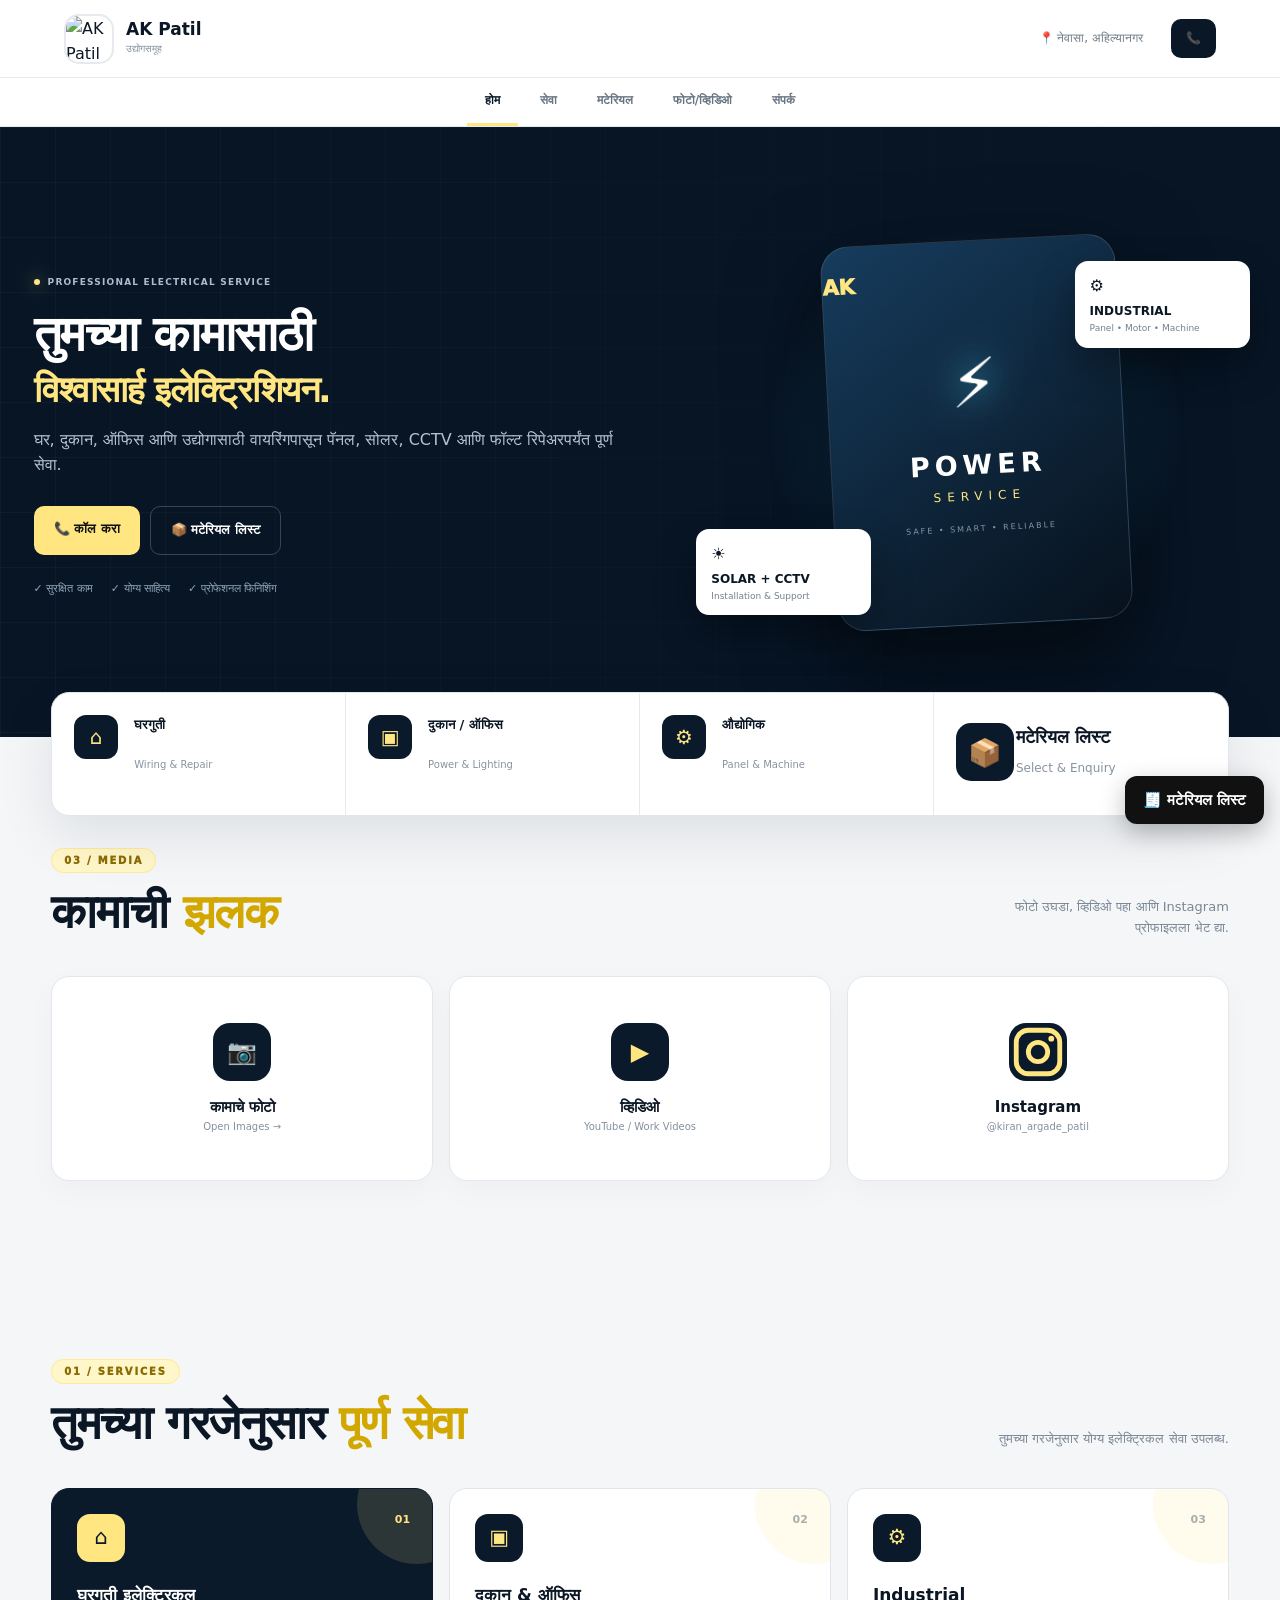
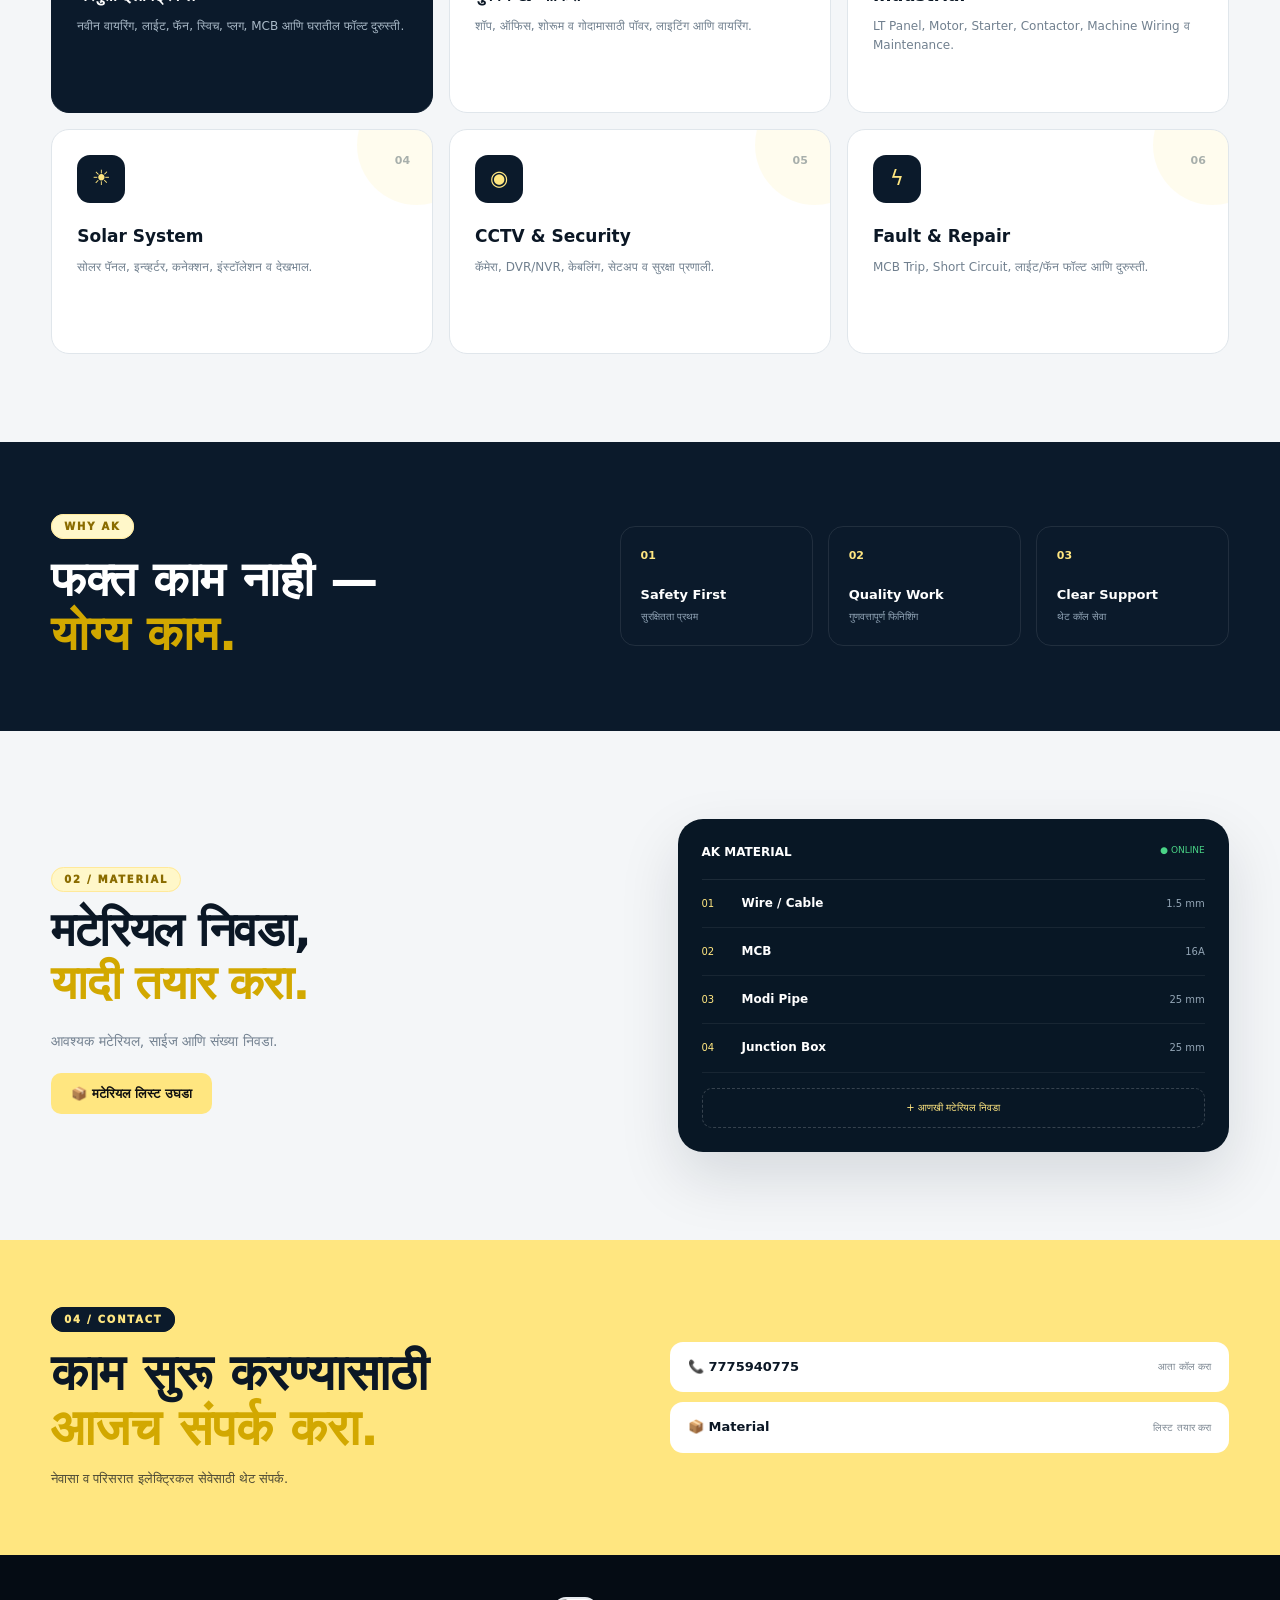
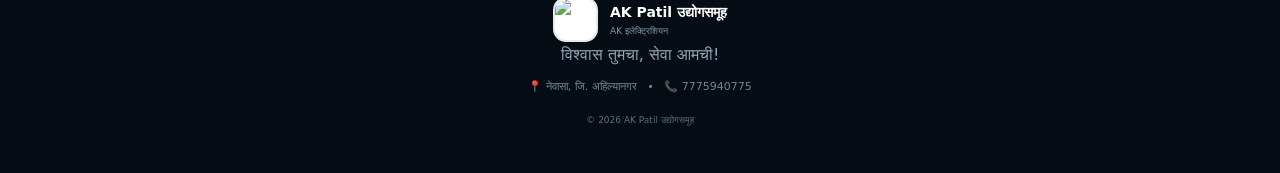
==== commit cf9c534d: "Remove WhatsApp buttons from website" ====
--- a/index.html
+++ b/index.html
@@ -1,7 +1,7 @@
 <!DOCTYPE html><html lang="mr"><head><meta charset="UTF-8"><meta name="viewport" content="width=device-width,initial-scale=1"><meta name="theme-color" content="#071525"><title>AK Patil उद्योगसमूह | AK इलेक्ट्रिशियन</title><meta name="description" content="AK इलेक्ट्रिशियन — नेवासा व परिसरात इलेक्ट्रिकल, औद्योगिक, सोलर, CCTV आणि दुरुस्ती सेवा."><link rel="stylesheet" href="style.css?v=12"></head><body>
-<header class="app-header"><a class="brand" href="index.html"><img class="profile-logo" src="https://avatars.githubusercontent.com/u/325668984?v=4" alt="AK Patil Logo"><span><b>AK Patil</b><small>उद्योगसमूह</small></span></a><div class="location">📍 नेवासा, अहिल्यानगर</div><div class="header-actions"><a class="call" href="tel:7775940775">📞</a><a class="whatsapp" href="https://wa.me/917775940775" target="_blank" rel="noopener">WhatsApp</a></div><button class="menu-toggle" aria-label="Menu">☰</button></header>
+<header class="app-header"><a class="brand" href="index.html"><img class="profile-logo" src="https://avatars.githubusercontent.com/u/325668984?v=4" alt="AK Patil Logo"><span><b>AK Patil</b><small>उद्योगसमूह</small></span></a><div class="location">📍 नेवासा, अहिल्यानगर</div><div class="header-actions"><a class="call" href="tel:7775940775">📞</a></div><button class="menu-toggle" aria-label="Menu">☰</button></header>
 <nav class="mobile-nav"><a class="active" href="#home">होम</a><a href="#services">सेवा</a><a href="material-form.html">मटेरियल</a><a href="#projects">फोटो/व्हिडिओ</a><a href="#contact">संपर्क</a></nav>
 <main id="home"><section class="dashboard-hero"><div class="hero-copy"><div class="eyebrow"><span></span> PROFESSIONAL ELECTRICAL SERVICE</div><h1>तुमच्या कामासाठी<br><strong>विश्वासार्ह इलेक्ट्रिशियन.</strong></h1><p>घर, दुकान, ऑफिस आणि उद्योगासाठी वायरिंगपासून पॅनल, सोलर, CCTV आणि फॉल्ट रिपेअरपर्यंत पूर्ण सेवा.</p><div class="hero-buttons"><a href="tel:7775940775" class="btn-main">📞 कॉल करा</a><a href="material-form.html" class="btn-outline">📦 मटेरियल लिस्ट</a></div><div class="hero-points"><span>✓ सुरक्षित काम</span><span>✓ योग्य साहित्य</span><span>✓ प्रोफेशनल फिनिशिंग</span></div></div><div class="hero-visual"><div class="glow"></div><div class="power-card"><div class="power-top"><span>AK</span><b>01</b></div><div class="power-icon">⚡</div><strong>POWER</strong><em>SERVICE</em><small>SAFE • SMART • RELIABLE</small></div><div class="floating-card one">⚙️<b>INDUSTRIAL</b><small>Panel • Motor • Machine</small></div><div class="floating-card two">☀️<b>SOLAR + CCTV</b><small>Installation & Support</small></div></div></section><section class="quick-panel"><a href="#services"><span class="qicon">⌂</span><b>घरगुती</b><small>Wiring & Repair</small></a><a href="#services"><span class="qicon">▣</span><b>दुकान / ऑफिस</b><small>Power & Lighting</small></a><a href="#services"><span class="qicon">⚙</span><b>औद्योगिक</b><small>Panel & Machine</small></a><a class="material-quick" href="material-form.html"><span class="qicon">📦</span><b>मटेरियल लिस्ट</b><small>Select & Enquiry</small></a></section>
 <section class="section media-section" id="projects"><div class="section-head"><div><label>03 / MEDIA</label><h2>कामाची <span>झलक</span></h2></div><p>फोटो उघडा, व्हिडिओ पहा आणि Instagram प्रोफाइलला भेट द्या.</p></div><div class="media-grid"><a href="gallery.html" class="open-gallery"><span>📷</span><b>कामाचे फोटो</b><small>Open Images →</small></a><a href="https://www.youtube.com/" target="_blank" rel="noopener"><span>▶</span><b>व्हिडिओ</b><small>YouTube / Work Videos</small></a><a href="https://www.instagram.com/kiran_argade_patil?stkn=MWRmbnJ5dGd2eWQ3MQ==" target="_blank" rel="noopener"><span class="instagram-logo" aria-hidden="true"><svg viewBox="0 0 24 24" role="img"><rect x="3" y="3" width="18" height="18" rx="5" fill="none" stroke="currentColor" stroke-width="2"/><circle cx="12" cy="12" r="4" fill="none" stroke="currentColor" stroke-width="2"/><circle cx="17.5" cy="6.5" r="1.2" fill="currentColor"/></svg></span><b>Instagram</b><small>@kiran_argade_patil</small></a></div></section>
-<section class="section" id="services"><div class="section-head"><div><label>01 / SERVICES</label><h2>तुमच्या गरजेनुसार <span>पूर्ण सेवा</span></h2></div><p>खालील सेवा कार्डवर क्लिक करा किंवा WhatsApp चौकशी वापरा.</p></div><div class="service-grid"><article class="featured"><span class="number">01</span><i>⌂</i><h3>घरगुती इलेक्ट्रिकल</h3><p>नवीन वायरिंग, लाईट, फॅन, स्विच, प्लग, MCB आणि घरातील फॉल्ट दुरुस्ती.</p><a class="service-enquiry" href="https://wa.me/917775940775?text=Namaskar%20AK%20Electrician%2C%20mala%20Gharaguti%20Electrical%20service%20baddal%20mahiti%20aani%20quotation%20have%20aahe." target="_blank" rel="noopener">💬 WhatsApp चौकशी →</a></article><article><span class="number">02</span><i>▣</i><h3>दुकान & ऑफिस</h3><p>शॉप, ऑफिस, शोरूम व गोदामासाठी पॉवर, लाइटिंग आणि वायरिंग.</p><a class="service-enquiry" href="https://wa.me/917775940775?text=Namaskar%20AK%20Electrician%2C%20mala%20Dukan%20Office%20service%20baddal%20mahiti%20aani%20quotation%20have%20aahe." target="_blank" rel="noopener">💬 WhatsApp चौकशी →</a></article><article><span class="number">03</span><i>⚙</i><h3>Industrial</h3><p>LT Panel, Motor, Starter, Contactor, Machine Wiring व Maintenance.</p><a class="service-enquiry" href="https://wa.me/917775940775?text=Namaskar%20AK%20Electrician%2C%20mala%20Industrial%20service%20baddal%20mahiti%20aani%20quotation%20have%20aahe." target="_blank" rel="noopener">💬 WhatsApp चौकशी →</a></article><article><span class="number">04</span><i>☀</i><h3>Solar System</h3><p>सोलर पॅनल, इन्व्हर्टर, कनेक्शन, इंस्टॉलेशन व देखभाल.</p><a class="service-enquiry" href="https://wa.me/917775940775?text=Namaskar%20AK%20Electrician%2C%20mala%20Solar%20System%20service%20baddal%20mahiti%20aani%20quotation%20have%20aahe." target="_blank" rel="noopener">💬 WhatsApp चौकशी →</a></article><article><span class="number">05</span><i>◉</i><h3>CCTV & Security</h3><p>कॅमेरा, DVR/NVR, केबलिंग, सेटअप व सुरक्षा प्रणाली.</p><a class="service-enquiry" href="https://wa.me/917775940775?text=Namaskar%20AK%20Electrician%2C%20mala%20CCTV%20Security%20service%20baddal%20mahiti%20aani%20quotation%20have%20aahe." target="_blank" rel="noopener">💬 WhatsApp चौकशी →</a></article><article><span class="number">06</span><i>ϟ</i><h3>Fault & Repair</h3><p>MCB Trip, Short Circuit, लाईट/फॅन फॉल्ट आणि दुरुस्ती.</p><a class="service-enquiry" href="https://wa.me/917775940775?text=Namaskar%20AK%20Electrician%2C%20mala%20Fault%20Repair%20service%20baddal%20mahiti%20aani%20quotation%20have%20aahe." target="_blank" rel="noopener">💬 WhatsApp चौकशी →</a></article></div></section>
-<section class="work-strip"><div><label>WHY AK</label><h2>फक्त काम नाही —<br><span>योग्य काम.</span></h2></div><div class="stats"><div><b>01</b><strong>Safety First</strong><small>सुरक्षितता प्रथम</small></div><div><b>02</b><strong>Quality Work</strong><small>गुणवत्तापूर्ण फिनिशिंग</small></div><div><b>03</b><strong>Clear Support</strong><small>Call / WhatsApp सेवा</small></div></div></section><section class="section material-highlight"><div class="material-copy"><label>02 / MATERIAL</label><h2>मटेरियल निवडा,<br><span>चौकशी थेट पाठवा.</span></h2><p>आवश्यक मटेरियल, साईज आणि संख्या निवडा. तयार लिस्ट WhatsApp वर पाठवता येईल.</p><a class="btn-main" href="material-form.html">📦 मटेरियल लिस्ट उघडा</a></div><div class="material-screen"><div class="screen-top"><b>AK MATERIAL</b><span>● ONLINE</span></div><div class="material-row"><span>01</span><b>Wire / Cable</b><small>1.5 mm</small></div><div class="material-row"><span>02</span><b>MCB</b><small>16A</small></div><div class="material-row"><span>03</span><b>Modi Pipe</b><small>25 mm</small></div><div class="material-row"><span>04</span><b>Junction Box</b><small>25 mm</small></div><div class="screen-total">+ आणखी मटेरियल निवडा</div></div></section><section class="contact-section" id="contact"><div><label>04 / CONTACT</label><h2>काम सुरू करण्यासाठी<br><span>आजच संपर्क करा.</span></h2><p>नेवासा व परिसरात इलेक्ट्रिकल सेवेसाठी थेट संपर्क.</p></div><div class="contact-actions"><a href="tel:7775940775"><strong>📞 7775940775</strong><small>आता कॉल करा</small></a><a href="https://wa.me/917775940775" target="_blank" rel="noopener"><strong>💬 WhatsApp</strong><small>चौकशी पाठवा</small></a><a href="material-form.html"><strong>📦 Material</strong><small>लिस्ट तयार करा</small></a></div></section></main><footer><div class="footer-brand"><img class="profile-logo" src="https://avatars.githubusercontent.com/u/325668984?v=4" alt="AK Patil Logo"><div><b>AK Patil उद्योगसमूह</b><small>AK इलेक्ट्रिशियन</small></div></div><p>विश्वास तुमचा, सेवा आमची!</p><div class="footer-line">📍 नेवासा, जि. अहिल्यानगर &nbsp; • &nbsp; 📞 7775940775</div><small>© <span data-year></span> AK Patil उद्योगसमूह</small></footer><script src="script.js?v=11"></script></body></html>+<section class="section" id="services"><div class="section-head"><div><label>01 / SERVICES</label><h2>तुमच्या गरजेनुसार <span>पूर्ण सेवा</span></h2></div><p>तुमच्या गरजेनुसार योग्य इलेक्ट्रिकल सेवा उपलब्ध.</p></div><div class="service-grid"><article class="featured"><span class="number">01</span><i>⌂</i><h3>घरगुती इलेक्ट्रिकल</h3><p>नवीन वायरिंग, लाईट, फॅन, स्विच, प्लग, MCB आणि घरातील फॉल्ट दुरुस्ती.</p></article><article><span class="number">02</span><i>▣</i><h3>दुकान & ऑफिस</h3><p>शॉप, ऑफिस, शोरूम व गोदामासाठी पॉवर, लाइटिंग आणि वायरिंग.</p></article><article><span class="number">03</span><i>⚙</i><h3>Industrial</h3><p>LT Panel, Motor, Starter, Contactor, Machine Wiring व Maintenance.</p></article><article><span class="number">04</span><i>☀</i><h3>Solar System</h3><p>सोलर पॅनल, इन्व्हर्टर, कनेक्शन, इंस्टॉलेशन व देखभाल.</p></article><article><span class="number">05</span><i>◉</i><h3>CCTV & Security</h3><p>कॅमेरा, DVR/NVR, केबलिंग, सेटअप व सुरक्षा प्रणाली.</p></article><article><span class="number">06</span><i>ϟ</i><h3>Fault & Repair</h3><p>MCB Trip, Short Circuit, लाईट/फॅन फॉल्ट आणि दुरुस्ती.</p></article></div></section>
+<section class="work-strip"><div><label>WHY AK</label><h2>फक्त काम नाही —<br><span>योग्य काम.</span></h2></div><div class="stats"><div><b>01</b><strong>Safety First</strong><small>सुरक्षितता प्रथम</small></div><div><b>02</b><strong>Quality Work</strong><small>गुणवत्तापूर्ण फिनिशिंग</small></div><div><b>03</b><strong>Clear Support</strong><small>थेट कॉल सेवा</small></div></div></section><section class="section material-highlight"><div class="material-copy"><label>02 / MATERIAL</label><h2>मटेरियल निवडा,<br><span>यादी तयार करा.</span></h2><p>आवश्यक मटेरियल, साईज आणि संख्या निवडा.</p><a class="btn-main" href="material-form.html">📦 मटेरियल लिस्ट उघडा</a></div><div class="material-screen"><div class="screen-top"><b>AK MATERIAL</b><span>● ONLINE</span></div><div class="material-row"><span>01</span><b>Wire / Cable</b><small>1.5 mm</small></div><div class="material-row"><span>02</span><b>MCB</b><small>16A</small></div><div class="material-row"><span>03</span><b>Modi Pipe</b><small>25 mm</small></div><div class="material-row"><span>04</span><b>Junction Box</b><small>25 mm</small></div><div class="screen-total">+ आणखी मटेरियल निवडा</div></div></section><section class="contact-section" id="contact"><div><label>04 / CONTACT</label><h2>काम सुरू करण्यासाठी<br><span>आजच संपर्क करा.</span></h2><p>नेवासा व परिसरात इलेक्ट्रिकल सेवेसाठी थेट संपर्क.</p></div><div class="contact-actions"><a href="tel:7775940775"><strong>📞 7775940775</strong><small>आता कॉल करा</small></a><a href="material-form.html"><strong>📦 Material</strong><small>लिस्ट तयार करा</small></a></div></section></main><footer><div class="footer-brand"><img class="profile-logo" src="https://avatars.githubusercontent.com/u/325668984?v=4" alt="AK Patil Logo"><div><b>AK Patil उद्योगसमूह</b><small>AK इलेक्ट्रिशियन</small></div></div><p>विश्वास तुमचा, सेवा आमची!</p><div class="footer-line">📍 नेवासा, जि. अहिल्यानगर &nbsp; • &nbsp; 📞 7775940775</div><small>© <span data-year></span> AK Patil उद्योगसमूह</small></footer><script src="script.js?v=12"></script></body></html>
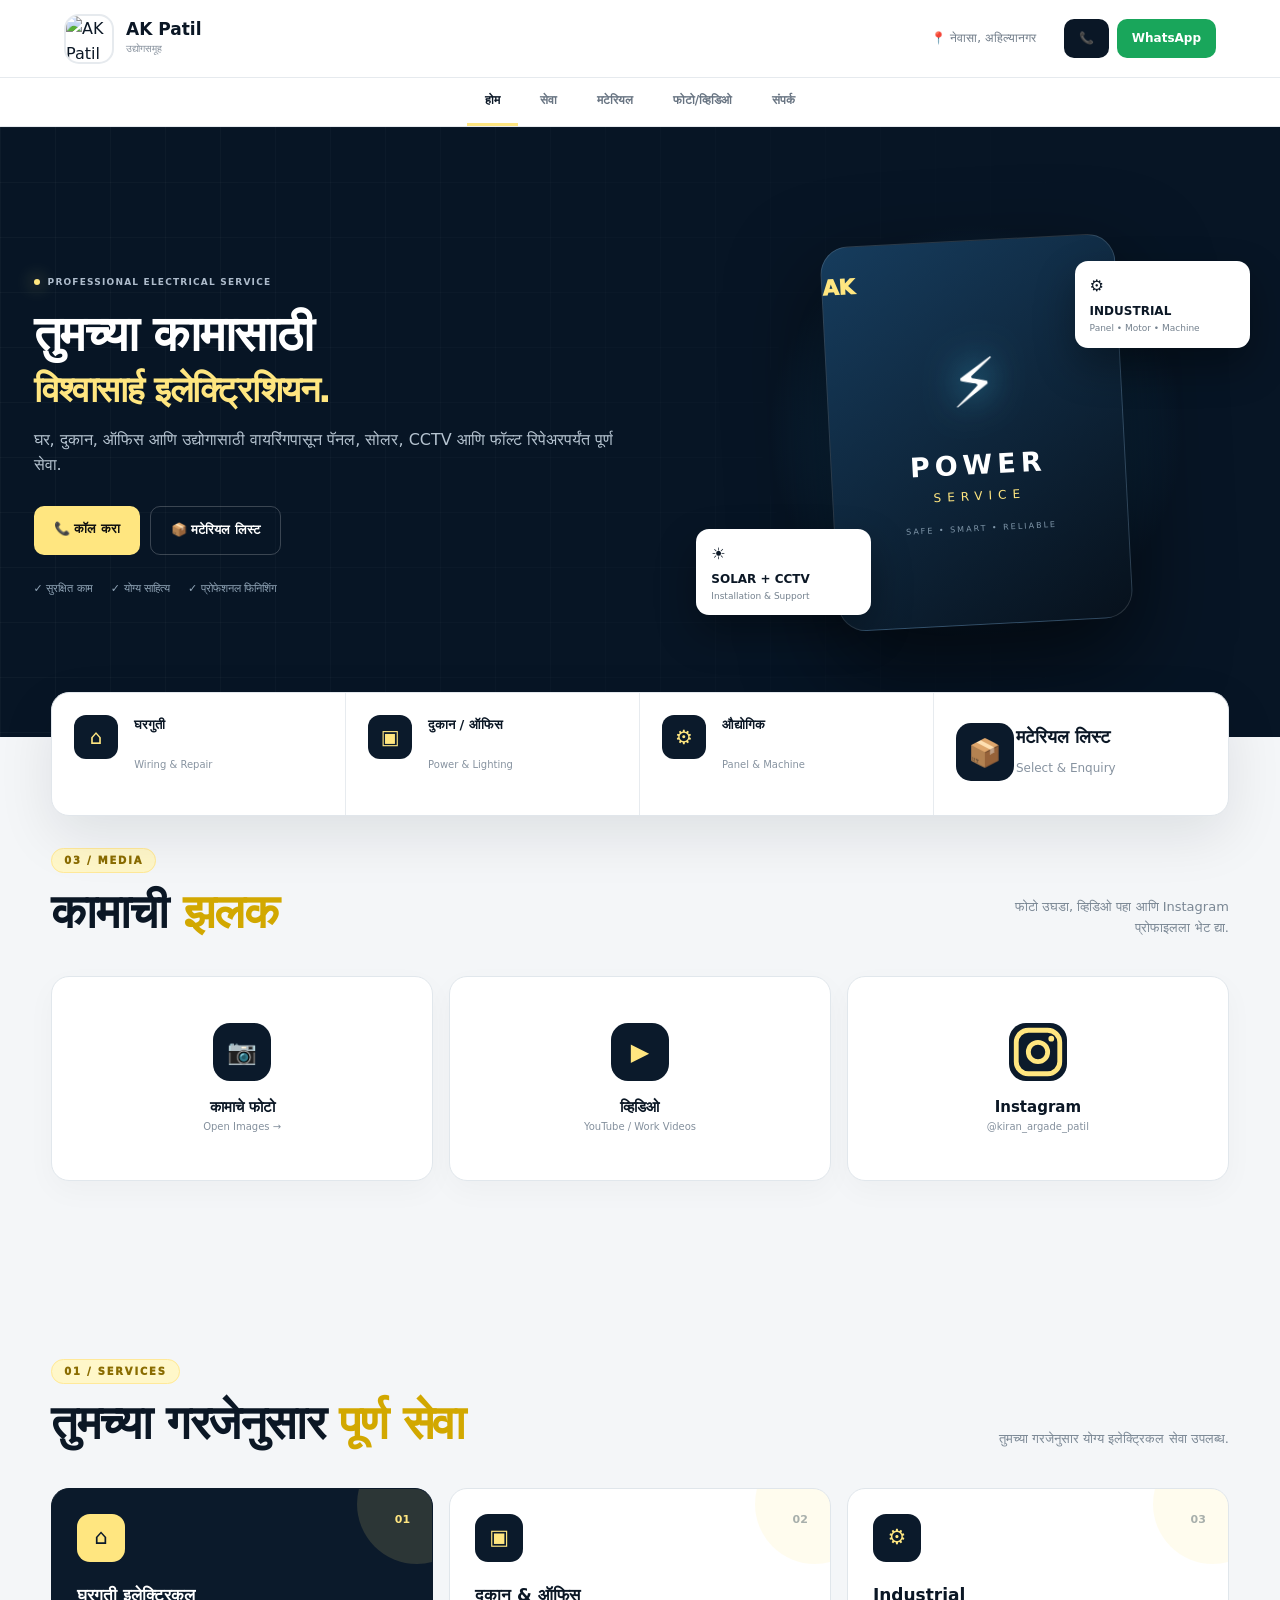
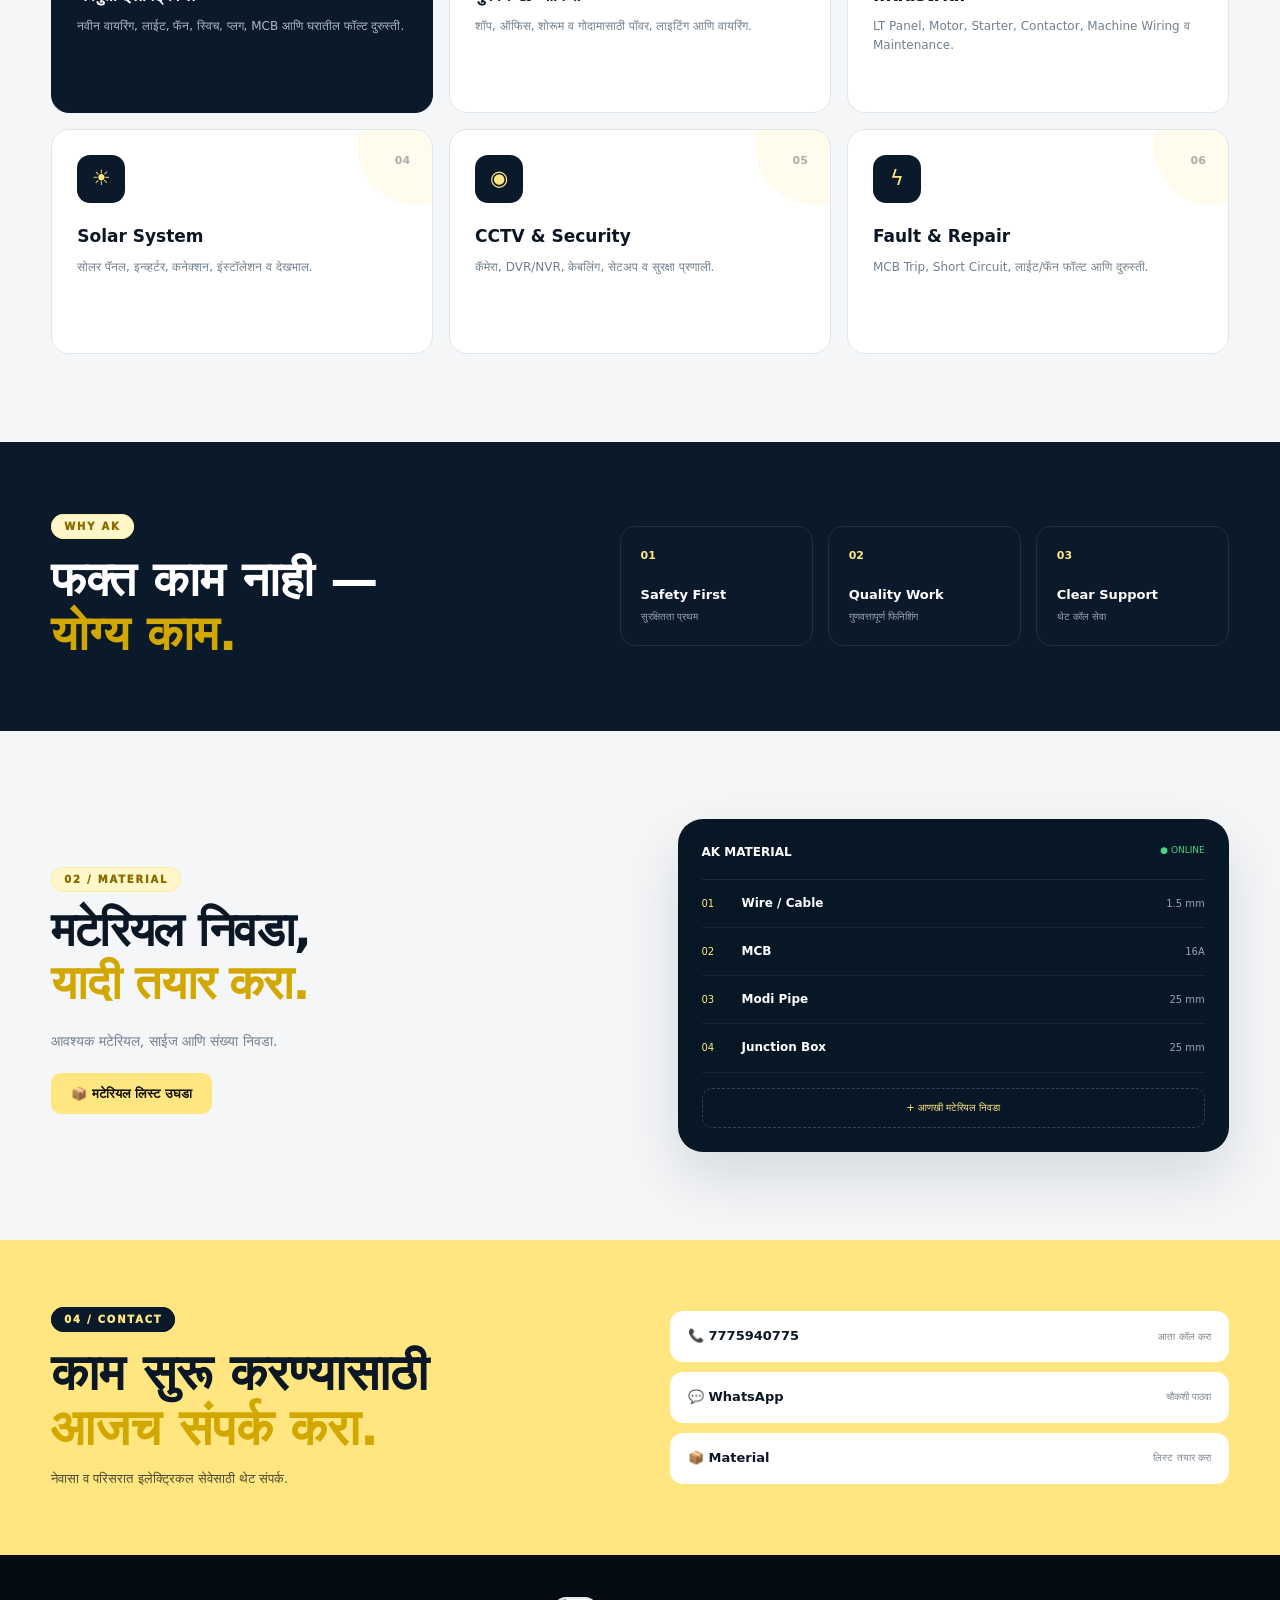
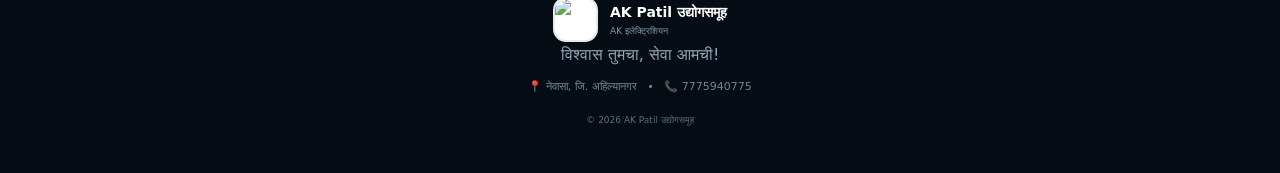
==== commit 6725d958: "Restore WhatsApp buttons in header and contact section" ====
--- a/index.html
+++ b/index.html
@@ -1,7 +1,7 @@
 <!DOCTYPE html><html lang="mr"><head><meta charset="UTF-8"><meta name="viewport" content="width=device-width,initial-scale=1"><meta name="theme-color" content="#071525"><title>AK Patil उद्योगसमूह | AK इलेक्ट्रिशियन</title><meta name="description" content="AK इलेक्ट्रिशियन — नेवासा व परिसरात इलेक्ट्रिकल, औद्योगिक, सोलर, CCTV आणि दुरुस्ती सेवा."><link rel="stylesheet" href="style.css?v=12"></head><body>
-<header class="app-header"><a class="brand" href="index.html"><img class="profile-logo" src="https://avatars.githubusercontent.com/u/325668984?v=4" alt="AK Patil Logo"><span><b>AK Patil</b><small>उद्योगसमूह</small></span></a><div class="location">📍 नेवासा, अहिल्यानगर</div><div class="header-actions"><a class="call" href="tel:7775940775">📞</a></div><button class="menu-toggle" aria-label="Menu">☰</button></header>
+<header class="app-header"><a class="brand" href="index.html"><img class="profile-logo" src="https://avatars.githubusercontent.com/u/325668984?v=4" alt="AK Patil Logo"><span><b>AK Patil</b><small>उद्योगसमूह</small></span></a><div class="location">📍 नेवासा, अहिल्यानगर</div><div class="header-actions"><a class="call" href="tel:7775940775">📞</a><a class="whatsapp" href="https://wa.me/917775940775" target="_blank" rel="noopener">WhatsApp</a></div><button class="menu-toggle" aria-label="Menu">☰</button></header>
 <nav class="mobile-nav"><a class="active" href="#home">होम</a><a href="#services">सेवा</a><a href="material-form.html">मटेरियल</a><a href="#projects">फोटो/व्हिडिओ</a><a href="#contact">संपर्क</a></nav>
 <main id="home"><section class="dashboard-hero"><div class="hero-copy"><div class="eyebrow"><span></span> PROFESSIONAL ELECTRICAL SERVICE</div><h1>तुमच्या कामासाठी<br><strong>विश्वासार्ह इलेक्ट्रिशियन.</strong></h1><p>घर, दुकान, ऑफिस आणि उद्योगासाठी वायरिंगपासून पॅनल, सोलर, CCTV आणि फॉल्ट रिपेअरपर्यंत पूर्ण सेवा.</p><div class="hero-buttons"><a href="tel:7775940775" class="btn-main">📞 कॉल करा</a><a href="material-form.html" class="btn-outline">📦 मटेरियल लिस्ट</a></div><div class="hero-points"><span>✓ सुरक्षित काम</span><span>✓ योग्य साहित्य</span><span>✓ प्रोफेशनल फिनिशिंग</span></div></div><div class="hero-visual"><div class="glow"></div><div class="power-card"><div class="power-top"><span>AK</span><b>01</b></div><div class="power-icon">⚡</div><strong>POWER</strong><em>SERVICE</em><small>SAFE • SMART • RELIABLE</small></div><div class="floating-card one">⚙️<b>INDUSTRIAL</b><small>Panel • Motor • Machine</small></div><div class="floating-card two">☀️<b>SOLAR + CCTV</b><small>Installation & Support</small></div></div></section><section class="quick-panel"><a href="#services"><span class="qicon">⌂</span><b>घरगुती</b><small>Wiring & Repair</small></a><a href="#services"><span class="qicon">▣</span><b>दुकान / ऑफिस</b><small>Power & Lighting</small></a><a href="#services"><span class="qicon">⚙</span><b>औद्योगिक</b><small>Panel & Machine</small></a><a class="material-quick" href="material-form.html"><span class="qicon">📦</span><b>मटेरियल लिस्ट</b><small>Select & Enquiry</small></a></section>
 <section class="section media-section" id="projects"><div class="section-head"><div><label>03 / MEDIA</label><h2>कामाची <span>झलक</span></h2></div><p>फोटो उघडा, व्हिडिओ पहा आणि Instagram प्रोफाइलला भेट द्या.</p></div><div class="media-grid"><a href="gallery.html" class="open-gallery"><span>📷</span><b>कामाचे फोटो</b><small>Open Images →</small></a><a href="https://www.youtube.com/" target="_blank" rel="noopener"><span>▶</span><b>व्हिडिओ</b><small>YouTube / Work Videos</small></a><a href="https://www.instagram.com/kiran_argade_patil?stkn=MWRmbnJ5dGd2eWQ3MQ==" target="_blank" rel="noopener"><span class="instagram-logo" aria-hidden="true"><svg viewBox="0 0 24 24" role="img"><rect x="3" y="3" width="18" height="18" rx="5" fill="none" stroke="currentColor" stroke-width="2"/><circle cx="12" cy="12" r="4" fill="none" stroke="currentColor" stroke-width="2"/><circle cx="17.5" cy="6.5" r="1.2" fill="currentColor"/></svg></span><b>Instagram</b><small>@kiran_argade_patil</small></a></div></section>
 <section class="section" id="services"><div class="section-head"><div><label>01 / SERVICES</label><h2>तुमच्या गरजेनुसार <span>पूर्ण सेवा</span></h2></div><p>तुमच्या गरजेनुसार योग्य इलेक्ट्रिकल सेवा उपलब्ध.</p></div><div class="service-grid"><article class="featured"><span class="number">01</span><i>⌂</i><h3>घरगुती इलेक्ट्रिकल</h3><p>नवीन वायरिंग, लाईट, फॅन, स्विच, प्लग, MCB आणि घरातील फॉल्ट दुरुस्ती.</p></article><article><span class="number">02</span><i>▣</i><h3>दुकान & ऑफिस</h3><p>शॉप, ऑफिस, शोरूम व गोदामासाठी पॉवर, लाइटिंग आणि वायरिंग.</p></article><article><span class="number">03</span><i>⚙</i><h3>Industrial</h3><p>LT Panel, Motor, Starter, Contactor, Machine Wiring व Maintenance.</p></article><article><span class="number">04</span><i>☀</i><h3>Solar System</h3><p>सोलर पॅनल, इन्व्हर्टर, कनेक्शन, इंस्टॉलेशन व देखभाल.</p></article><article><span class="number">05</span><i>◉</i><h3>CCTV & Security</h3><p>कॅमेरा, DVR/NVR, केबलिंग, सेटअप व सुरक्षा प्रणाली.</p></article><article><span class="number">06</span><i>ϟ</i><h3>Fault & Repair</h3><p>MCB Trip, Short Circuit, लाईट/फॅन फॉल्ट आणि दुरुस्ती.</p></article></div></section>
-<section class="work-strip"><div><label>WHY AK</label><h2>फक्त काम नाही —<br><span>योग्य काम.</span></h2></div><div class="stats"><div><b>01</b><strong>Safety First</strong><small>सुरक्षितता प्रथम</small></div><div><b>02</b><strong>Quality Work</strong><small>गुणवत्तापूर्ण फिनिशिंग</small></div><div><b>03</b><strong>Clear Support</strong><small>थेट कॉल सेवा</small></div></div></section><section class="section material-highlight"><div class="material-copy"><label>02 / MATERIAL</label><h2>मटेरियल निवडा,<br><span>यादी तयार करा.</span></h2><p>आवश्यक मटेरियल, साईज आणि संख्या निवडा.</p><a class="btn-main" href="material-form.html">📦 मटेरियल लिस्ट उघडा</a></div><div class="material-screen"><div class="screen-top"><b>AK MATERIAL</b><span>● ONLINE</span></div><div class="material-row"><span>01</span><b>Wire / Cable</b><small>1.5 mm</small></div><div class="material-row"><span>02</span><b>MCB</b><small>16A</small></div><div class="material-row"><span>03</span><b>Modi Pipe</b><small>25 mm</small></div><div class="material-row"><span>04</span><b>Junction Box</b><small>25 mm</small></div><div class="screen-total">+ आणखी मटेरियल निवडा</div></div></section><section class="contact-section" id="contact"><div><label>04 / CONTACT</label><h2>काम सुरू करण्यासाठी<br><span>आजच संपर्क करा.</span></h2><p>नेवासा व परिसरात इलेक्ट्रिकल सेवेसाठी थेट संपर्क.</p></div><div class="contact-actions"><a href="tel:7775940775"><strong>📞 7775940775</strong><small>आता कॉल करा</small></a><a href="material-form.html"><strong>📦 Material</strong><small>लिस्ट तयार करा</small></a></div></section></main><footer><div class="footer-brand"><img class="profile-logo" src="https://avatars.githubusercontent.com/u/325668984?v=4" alt="AK Patil Logo"><div><b>AK Patil उद्योगसमूह</b><small>AK इलेक्ट्रिशियन</small></div></div><p>विश्वास तुमचा, सेवा आमची!</p><div class="footer-line">📍 नेवासा, जि. अहिल्यानगर &nbsp; • &nbsp; 📞 7775940775</div><small>© <span data-year></span> AK Patil उद्योगसमूह</small></footer><script src="script.js?v=12"></script></body></html>+<section class="work-strip"><div><label>WHY AK</label><h2>फक्त काम नाही —<br><span>योग्य काम.</span></h2></div><div class="stats"><div><b>01</b><strong>Safety First</strong><small>सुरक्षितता प्रथम</small></div><div><b>02</b><strong>Quality Work</strong><small>गुणवत्तापूर्ण फिनिशिंग</small></div><div><b>03</b><strong>Clear Support</strong><small>थेट कॉल सेवा</small></div></div></section><section class="section material-highlight"><div class="material-copy"><label>02 / MATERIAL</label><h2>मटेरियल निवडा,<br><span>यादी तयार करा.</span></h2><p>आवश्यक मटेरियल, साईज आणि संख्या निवडा.</p><a class="btn-main" href="material-form.html">📦 मटेरियल लिस्ट उघडा</a></div><div class="material-screen"><div class="screen-top"><b>AK MATERIAL</b><span>● ONLINE</span></div><div class="material-row"><span>01</span><b>Wire / Cable</b><small>1.5 mm</small></div><div class="material-row"><span>02</span><b>MCB</b><small>16A</small></div><div class="material-row"><span>03</span><b>Modi Pipe</b><small>25 mm</small></div><div class="material-row"><span>04</span><b>Junction Box</b><small>25 mm</small></div><div class="screen-total">+ आणखी मटेरियल निवडा</div></div></section><section class="contact-section" id="contact"><div><label>04 / CONTACT</label><h2>काम सुरू करण्यासाठी<br><span>आजच संपर्क करा.</span></h2><p>नेवासा व परिसरात इलेक्ट्रिकल सेवेसाठी थेट संपर्क.</p></div><div class="contact-actions"><a href="tel:7775940775"><strong>📞 7775940775</strong><small>आता कॉल करा</small></a><a href="https://wa.me/917775940775" target="_blank" rel="noopener"><strong>💬 WhatsApp</strong><small>चौकशी पाठवा</small></a><a href="material-form.html"><strong>📦 Material</strong><small>लिस्ट तयार करा</small></a></div></section></main><footer><div class="footer-brand"><img class="profile-logo" src="https://avatars.githubusercontent.com/u/325668984?v=4" alt="AK Patil Logo"><div><b>AK Patil उद्योगसमूह</b><small>AK इलेक्ट्रिशियन</small></div></div><p>विश्वास तुमचा, सेवा आमची!</p><div class="footer-line">📍 नेवासा, जि. अहिल्यानगर &nbsp; • &nbsp; 📞 7775940775</div><small>© <span data-year></span> AK Patil उद्योगसमूह</small></footer><script src="script.js?v=12"></script></body></html>
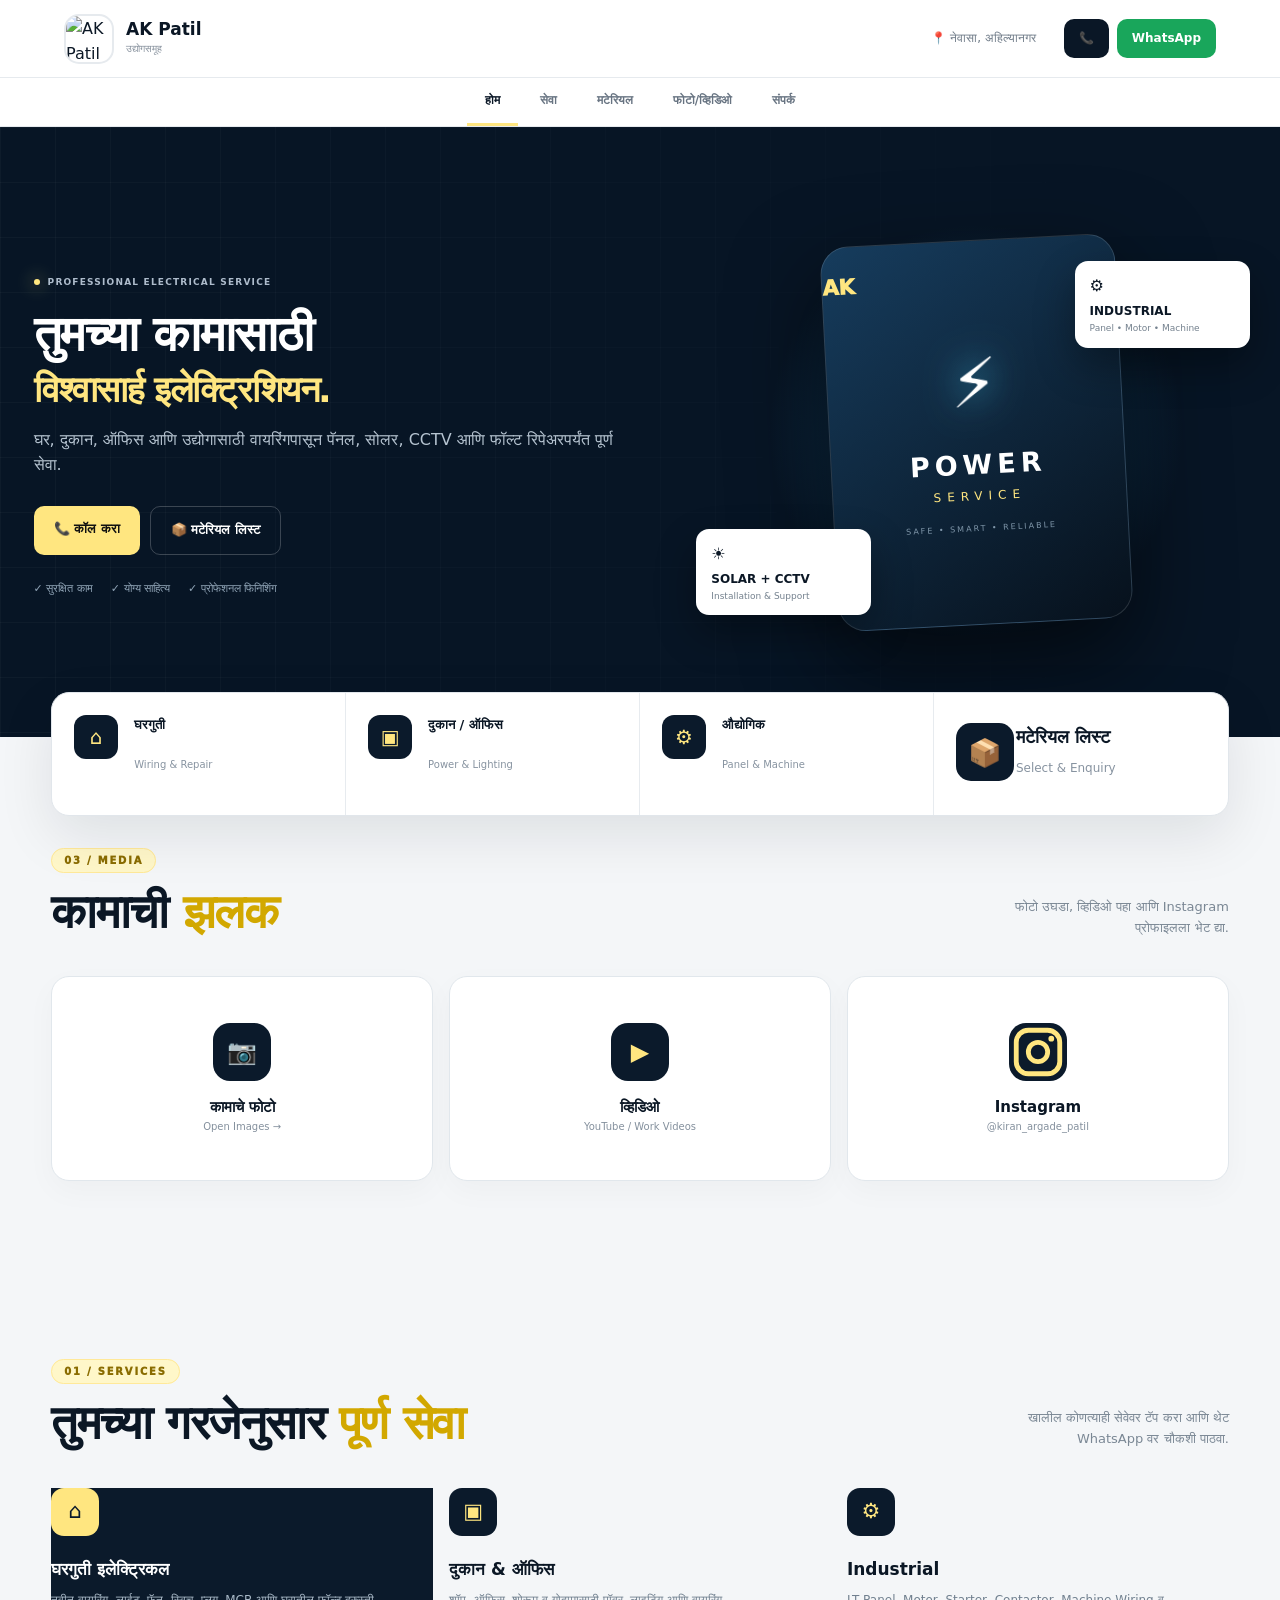
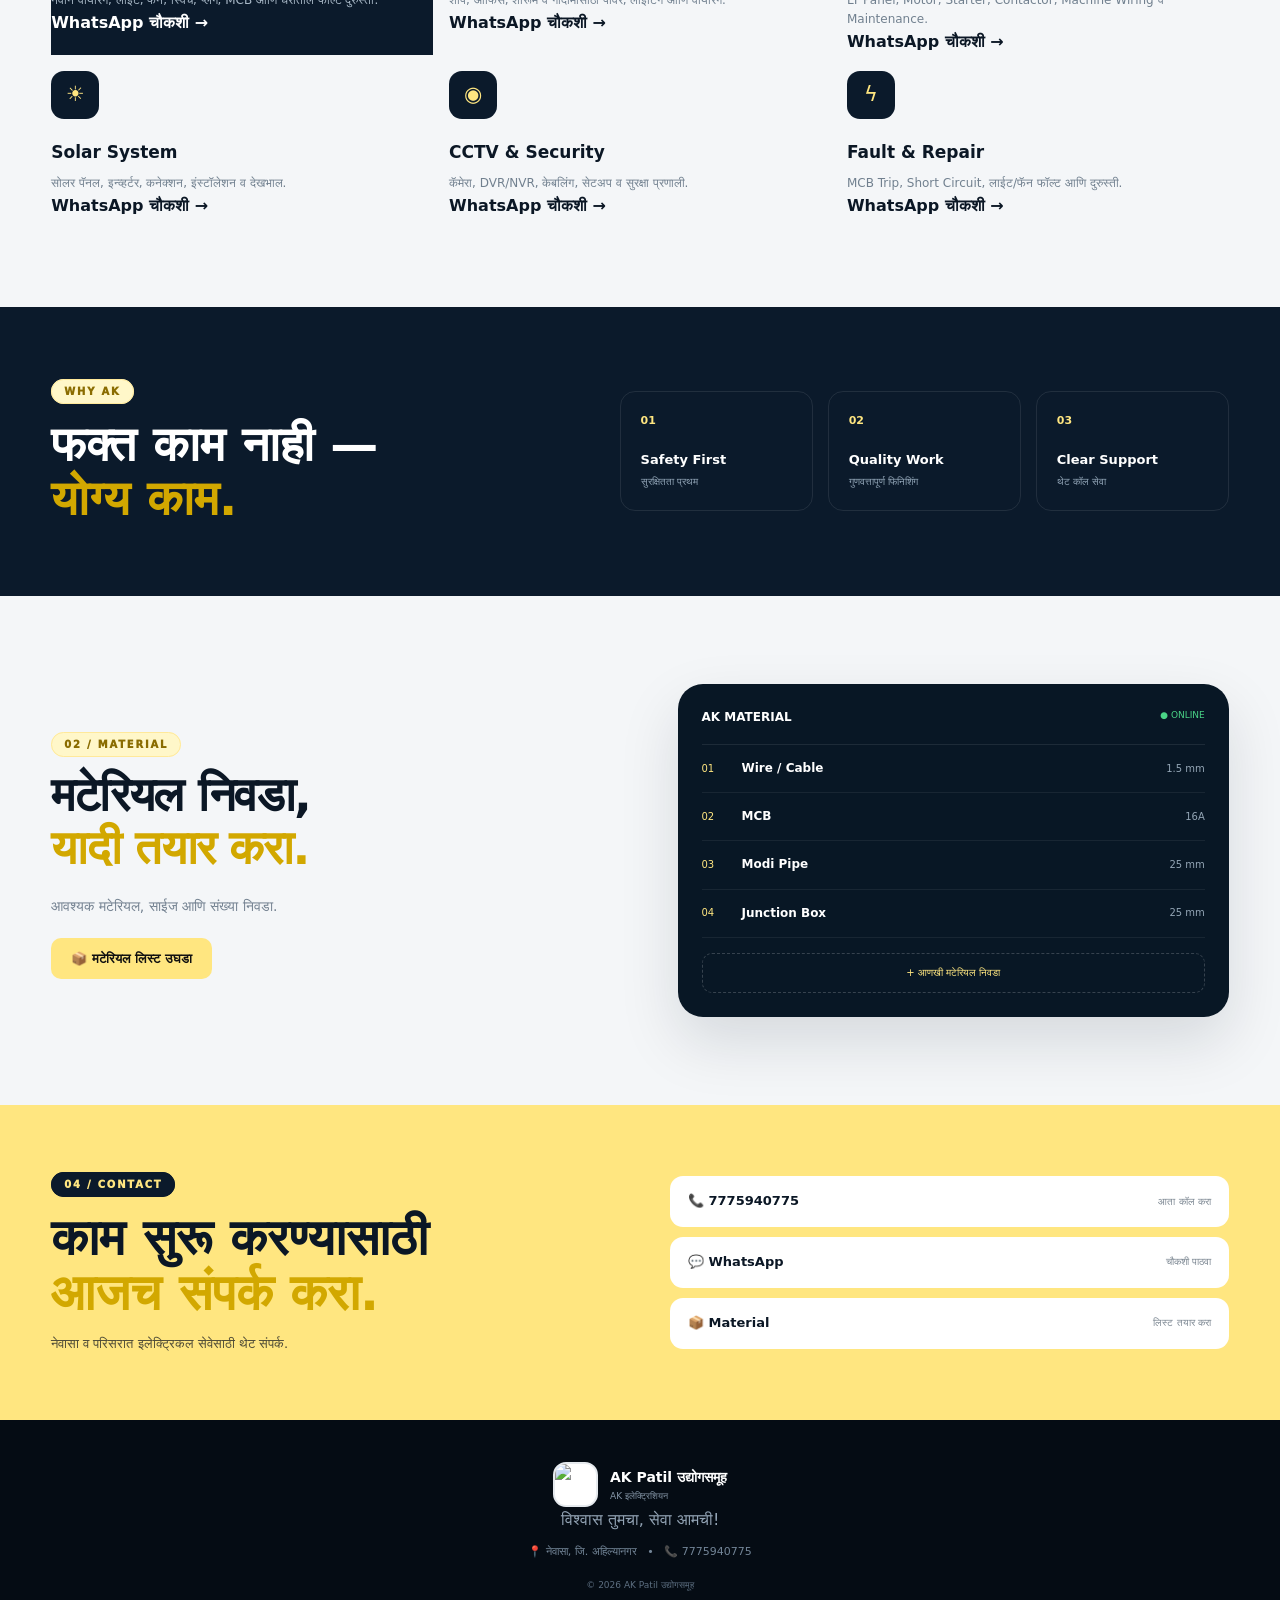
==== commit 7e6e7791: "Fix service cards: make all six services clickable with WhatsApp enquiry" ====
--- a/index.html
+++ b/index.html
@@ -3,5 +3,5 @@
 <nav class="mobile-nav"><a class="active" href="#home">होम</a><a href="#services">सेवा</a><a href="material-form.html">मटेरियल</a><a href="#projects">फोटो/व्हिडिओ</a><a href="#contact">संपर्क</a></nav>
 <main id="home"><section class="dashboard-hero"><div class="hero-copy"><div class="eyebrow"><span></span> PROFESSIONAL ELECTRICAL SERVICE</div><h1>तुमच्या कामासाठी<br><strong>विश्वासार्ह इलेक्ट्रिशियन.</strong></h1><p>घर, दुकान, ऑफिस आणि उद्योगासाठी वायरिंगपासून पॅनल, सोलर, CCTV आणि फॉल्ट रिपेअरपर्यंत पूर्ण सेवा.</p><div class="hero-buttons"><a href="tel:7775940775" class="btn-main">📞 कॉल करा</a><a href="material-form.html" class="btn-outline">📦 मटेरियल लिस्ट</a></div><div class="hero-points"><span>✓ सुरक्षित काम</span><span>✓ योग्य साहित्य</span><span>✓ प्रोफेशनल फिनिशिंग</span></div></div><div class="hero-visual"><div class="glow"></div><div class="power-card"><div class="power-top"><span>AK</span><b>01</b></div><div class="power-icon">⚡</div><strong>POWER</strong><em>SERVICE</em><small>SAFE • SMART • RELIABLE</small></div><div class="floating-card one">⚙️<b>INDUSTRIAL</b><small>Panel • Motor • Machine</small></div><div class="floating-card two">☀️<b>SOLAR + CCTV</b><small>Installation & Support</small></div></div></section><section class="quick-panel"><a href="#services"><span class="qicon">⌂</span><b>घरगुती</b><small>Wiring & Repair</small></a><a href="#services"><span class="qicon">▣</span><b>दुकान / ऑफिस</b><small>Power & Lighting</small></a><a href="#services"><span class="qicon">⚙</span><b>औद्योगिक</b><small>Panel & Machine</small></a><a class="material-quick" href="material-form.html"><span class="qicon">📦</span><b>मटेरियल लिस्ट</b><small>Select & Enquiry</small></a></section>
 <section class="section media-section" id="projects"><div class="section-head"><div><label>03 / MEDIA</label><h2>कामाची <span>झलक</span></h2></div><p>फोटो उघडा, व्हिडिओ पहा आणि Instagram प्रोफाइलला भेट द्या.</p></div><div class="media-grid"><a href="gallery.html" class="open-gallery"><span>📷</span><b>कामाचे फोटो</b><small>Open Images →</small></a><a href="https://www.youtube.com/" target="_blank" rel="noopener"><span>▶</span><b>व्हिडिओ</b><small>YouTube / Work Videos</small></a><a href="https://www.instagram.com/kiran_argade_patil?stkn=MWRmbnJ5dGd2eWQ3MQ==" target="_blank" rel="noopener"><span class="instagram-logo" aria-hidden="true"><svg viewBox="0 0 24 24" role="img"><rect x="3" y="3" width="18" height="18" rx="5" fill="none" stroke="currentColor" stroke-width="2"/><circle cx="12" cy="12" r="4" fill="none" stroke="currentColor" stroke-width="2"/><circle cx="17.5" cy="6.5" r="1.2" fill="currentColor"/></svg></span><b>Instagram</b><small>@kiran_argade_patil</small></a></div></section>
-<section class="section" id="services"><div class="section-head"><div><label>01 / SERVICES</label><h2>तुमच्या गरजेनुसार <span>पूर्ण सेवा</span></h2></div><p>तुमच्या गरजेनुसार योग्य इलेक्ट्रिकल सेवा उपलब्ध.</p></div><div class="service-grid"><article class="featured"><span class="number">01</span><i>⌂</i><h3>घरगुती इलेक्ट्रिकल</h3><p>नवीन वायरिंग, लाईट, फॅन, स्विच, प्लग, MCB आणि घरातील फॉल्ट दुरुस्ती.</p></article><article><span class="number">02</span><i>▣</i><h3>दुकान & ऑफिस</h3><p>शॉप, ऑफिस, शोरूम व गोदामासाठी पॉवर, लाइटिंग आणि वायरिंग.</p></article><article><span class="number">03</span><i>⚙</i><h3>Industrial</h3><p>LT Panel, Motor, Starter, Contactor, Machine Wiring व Maintenance.</p></article><article><span class="number">04</span><i>☀</i><h3>Solar System</h3><p>सोलर पॅनल, इन्व्हर्टर, कनेक्शन, इंस्टॉलेशन व देखभाल.</p></article><article><span class="number">05</span><i>◉</i><h3>CCTV & Security</h3><p>कॅमेरा, DVR/NVR, केबलिंग, सेटअप व सुरक्षा प्रणाली.</p></article><article><span class="number">06</span><i>ϟ</i><h3>Fault & Repair</h3><p>MCB Trip, Short Circuit, लाईट/फॅन फॉल्ट आणि दुरुस्ती.</p></article></div></section>
+<section class="section" id="services"><div class="section-head"><div><label>01 / SERVICES</label><h2>तुमच्या गरजेनुसार <span>पूर्ण सेवा</span></h2></div><p>खालील कोणत्याही सेवेवर टॅप करा आणि थेट WhatsApp वर चौकशी पाठवा.</p></div><div class="service-grid"><a class="featured" href="https://wa.me/917775940775?text=%E0%A4%AE%E0%A4%B2%E0%A4%BE%20%E0%A4%98%E0%A4%B0%E0%A4%97%E0%A5%81%E0%A4%A4%E0%A5%80%20%E0%A4%87%E0%A4%B2%E0%A5%87%E0%A4%95%E0%A5%8D%E0%A4%9F%E0%A5%8D%E0%A4%B0%E0%A4%BF%E0%A4%95%E0%A4%B2%20%E0%A4%B8%E0%A5%87%E0%A4%B5%E0%A5%87%E0%A4%B8%E0%A4%BE%E0%A4%A0%E0%A5%80%20%E0%A4%9A%E0%A5%8C%E0%A4%95%E0%A4%B6%E0%A5%80%20%E0%A4%95%E0%A4%B0%E0%A4%BE%E0%A4%AF%E0%A4%9A%E0%A5%80%20%E0%A4%86%E0%A4%B9%E0%A5%87." target="_blank" rel="noopener"><span class="number">01</span><i>⌂</i><h3>घरगुती इलेक्ट्रिकल</h3><p>नवीन वायरिंग, लाईट, फॅन, स्विच, प्लग, MCB आणि घरातील फॉल्ट दुरुस्ती.</p><strong>WhatsApp चौकशी →</strong></a><a href="https://wa.me/917775940775?text=%E0%A4%AE%E0%A4%B2%E0%A4%BE%20%E0%A4%A6%E0%A5%81%E0%A4%95%E0%A4%BE%E0%A4%A8%20%E0%A4%86%E0%A4%A3%E0%A4%BF%20%E0%A4%91%E0%A4%AB%E0%A4%BF%E0%A4%B8%20%E0%A4%87%E0%A4%B2%E0%A5%87%E0%A4%95%E0%A5%8D%E0%A4%9F%E0%A5%8D%E0%A4%B0%E0%A4%BF%E0%A4%95%E0%A4%B2%20%E0%A4%95%E0%A4%BE%E0%A4%AE%E0%A4%BE%E0%A4%B8%E0%A4%BE%E0%A4%A0%E0%A5%80%20%E0%A4%9A%E0%A5%8C%E0%A4%95%E0%A4%B6%E0%A5%80%20%E0%A4%95%E0%A4%B0%E0%A4%BE%E0%A4%AF%E0%A4%9A%E0%A5%80%20%E0%A4%86%E0%A4%B9%E0%A5%87." target="_blank" rel="noopener"><span class="number">02</span><i>▣</i><h3>दुकान & ऑफिस</h3><p>शॉप, ऑफिस, शोरूम व गोदामासाठी पॉवर, लाइटिंग आणि वायरिंग.</p><strong>WhatsApp चौकशी →</strong></a><a href="https://wa.me/917775940775?text=%E0%A4%AE%E0%A4%B2%E0%A4%BE%20Industrial%20%E0%A4%87%E0%A4%B2%E0%A5%87%E0%A4%95%E0%A5%8D%E0%A4%9F%E0%A5%8D%E0%A4%B0%E0%A4%BF%E0%A4%95%E0%A4%B2%20%E0%A4%95%E0%A4%BE%E0%A4%AE%E0%A4%BE%E0%A4%B8%E0%A4%BE%E0%A4%A0%E0%A5%80%20%E0%A4%9A%E0%A5%8C%E0%A4%95%E0%A4%B6%E0%A5%80%20%E0%A4%95%E0%A4%B0%E0%A4%BE%E0%A4%AF%E0%A4%9A%E0%A5%80%20%E0%A4%86%E0%A4%B9%E0%A5%87." target="_blank" rel="noopener"><span class="number">03</span><i>⚙</i><h3>Industrial</h3><p>LT Panel, Motor, Starter, Contactor, Machine Wiring व Maintenance.</p><strong>WhatsApp चौकशी →</strong></a><a href="https://wa.me/917775940775?text=%E0%A4%AE%E0%A4%B2%E0%A4%BE%20Solar%20System%20%E0%A4%AC%E0%A4%BE%E0%A4%AC%E0%A4%A4%20%E0%A4%9A%E0%A5%8C%E0%A4%95%E0%A4%B6%E0%A5%80%20%E0%A4%95%E0%A4%B0%E0%A4%BE%E0%A4%AF%E0%A4%9A%E0%A5%80%20%E0%A4%86%E0%A4%B9%E0%A5%87." target="_blank" rel="noopener"><span class="number">04</span><i>☀</i><h3>Solar System</h3><p>सोलर पॅनल, इन्व्हर्टर, कनेक्शन, इंस्टॉलेशन व देखभाल.</p><strong>WhatsApp चौकशी →</strong></a><a href="https://wa.me/917775940775?text=%E0%A4%AE%E0%A4%B2%E0%A4%BE%20CCTV%20%26%20Security%20%E0%A4%B8%E0%A5%87%E0%A4%B5%E0%A5%87%E0%A4%B8%E0%A4%BE%E0%A4%A0%E0%A5%80%20%E0%A4%9A%E0%A5%8C%E0%A4%95%E0%A4%B6%E0%A5%80%20%E0%A4%95%E0%A4%B0%E0%A4%BE%E0%A4%AF%E0%A4%9A%E0%A5%80%20%E0%A4%86%E0%A4%B9%E0%A5%87." target="_blank" rel="noopener"><span class="number">05</span><i>◉</i><h3>CCTV & Security</h3><p>कॅमेरा, DVR/NVR, केबलिंग, सेटअप व सुरक्षा प्रणाली.</p><strong>WhatsApp चौकशी →</strong></a><a href="https://wa.me/917775940775?text=%E0%A4%AE%E0%A4%B2%E0%A4%BE%20Fault%20%26%20Repair%20%E0%A4%B8%E0%A5%87%E0%A4%B5%E0%A5%87%E0%A4%B8%E0%A4%BE%E0%A4%A0%E0%A5%80%20%E0%A4%A4%E0%A4%BE%E0%A4%A4%E0%A4%A1%E0%A5%80%E0%A4%A8%E0%A5%87%20%E0%A4%9A%E0%A5%8C%E0%A4%95%E0%A4%B6%E0%A5%80%20%E0%A4%95%E0%A4%B0%E0%A4%BE%E0%A4%AF%E0%A4%9A%E0%A5%80%20%E0%A4%86%E0%A4%B9%E0%A5%87." target="_blank" rel="noopener"><span class="number">06</span><i>ϟ</i><h3>Fault & Repair</h3><p>MCB Trip, Short Circuit, लाईट/फॅन फॉल्ट आणि दुरुस्ती.</p><strong>WhatsApp चौकशी →</strong></a></div></section>
 <section class="work-strip"><div><label>WHY AK</label><h2>फक्त काम नाही —<br><span>योग्य काम.</span></h2></div><div class="stats"><div><b>01</b><strong>Safety First</strong><small>सुरक्षितता प्रथम</small></div><div><b>02</b><strong>Quality Work</strong><small>गुणवत्तापूर्ण फिनिशिंग</small></div><div><b>03</b><strong>Clear Support</strong><small>थेट कॉल सेवा</small></div></div></section><section class="section material-highlight"><div class="material-copy"><label>02 / MATERIAL</label><h2>मटेरियल निवडा,<br><span>यादी तयार करा.</span></h2><p>आवश्यक मटेरियल, साईज आणि संख्या निवडा.</p><a class="btn-main" href="material-form.html">📦 मटेरियल लिस्ट उघडा</a></div><div class="material-screen"><div class="screen-top"><b>AK MATERIAL</b><span>● ONLINE</span></div><div class="material-row"><span>01</span><b>Wire / Cable</b><small>1.5 mm</small></div><div class="material-row"><span>02</span><b>MCB</b><small>16A</small></div><div class="material-row"><span>03</span><b>Modi Pipe</b><small>25 mm</small></div><div class="material-row"><span>04</span><b>Junction Box</b><small>25 mm</small></div><div class="screen-total">+ आणखी मटेरियल निवडा</div></div></section><section class="contact-section" id="contact"><div><label>04 / CONTACT</label><h2>काम सुरू करण्यासाठी<br><span>आजच संपर्क करा.</span></h2><p>नेवासा व परिसरात इलेक्ट्रिकल सेवेसाठी थेट संपर्क.</p></div><div class="contact-actions"><a href="tel:7775940775"><strong>📞 7775940775</strong><small>आता कॉल करा</small></a><a href="https://wa.me/917775940775" target="_blank" rel="noopener"><strong>💬 WhatsApp</strong><small>चौकशी पाठवा</small></a><a href="material-form.html"><strong>📦 Material</strong><small>लिस्ट तयार करा</small></a></div></section></main><footer><div class="footer-brand"><img class="profile-logo" src="https://avatars.githubusercontent.com/u/325668984?v=4" alt="AK Patil Logo"><div><b>AK Patil उद्योगसमूह</b><small>AK इलेक्ट्रिशियन</small></div></div><p>विश्वास तुमचा, सेवा आमची!</p><div class="footer-line">📍 नेवासा, जि. अहिल्यानगर &nbsp; • &nbsp; 📞 7775940775</div><small>© <span data-year></span> AK Patil उद्योगसमूह</small></footer><script src="script.js?v=12"></script></body></html>
